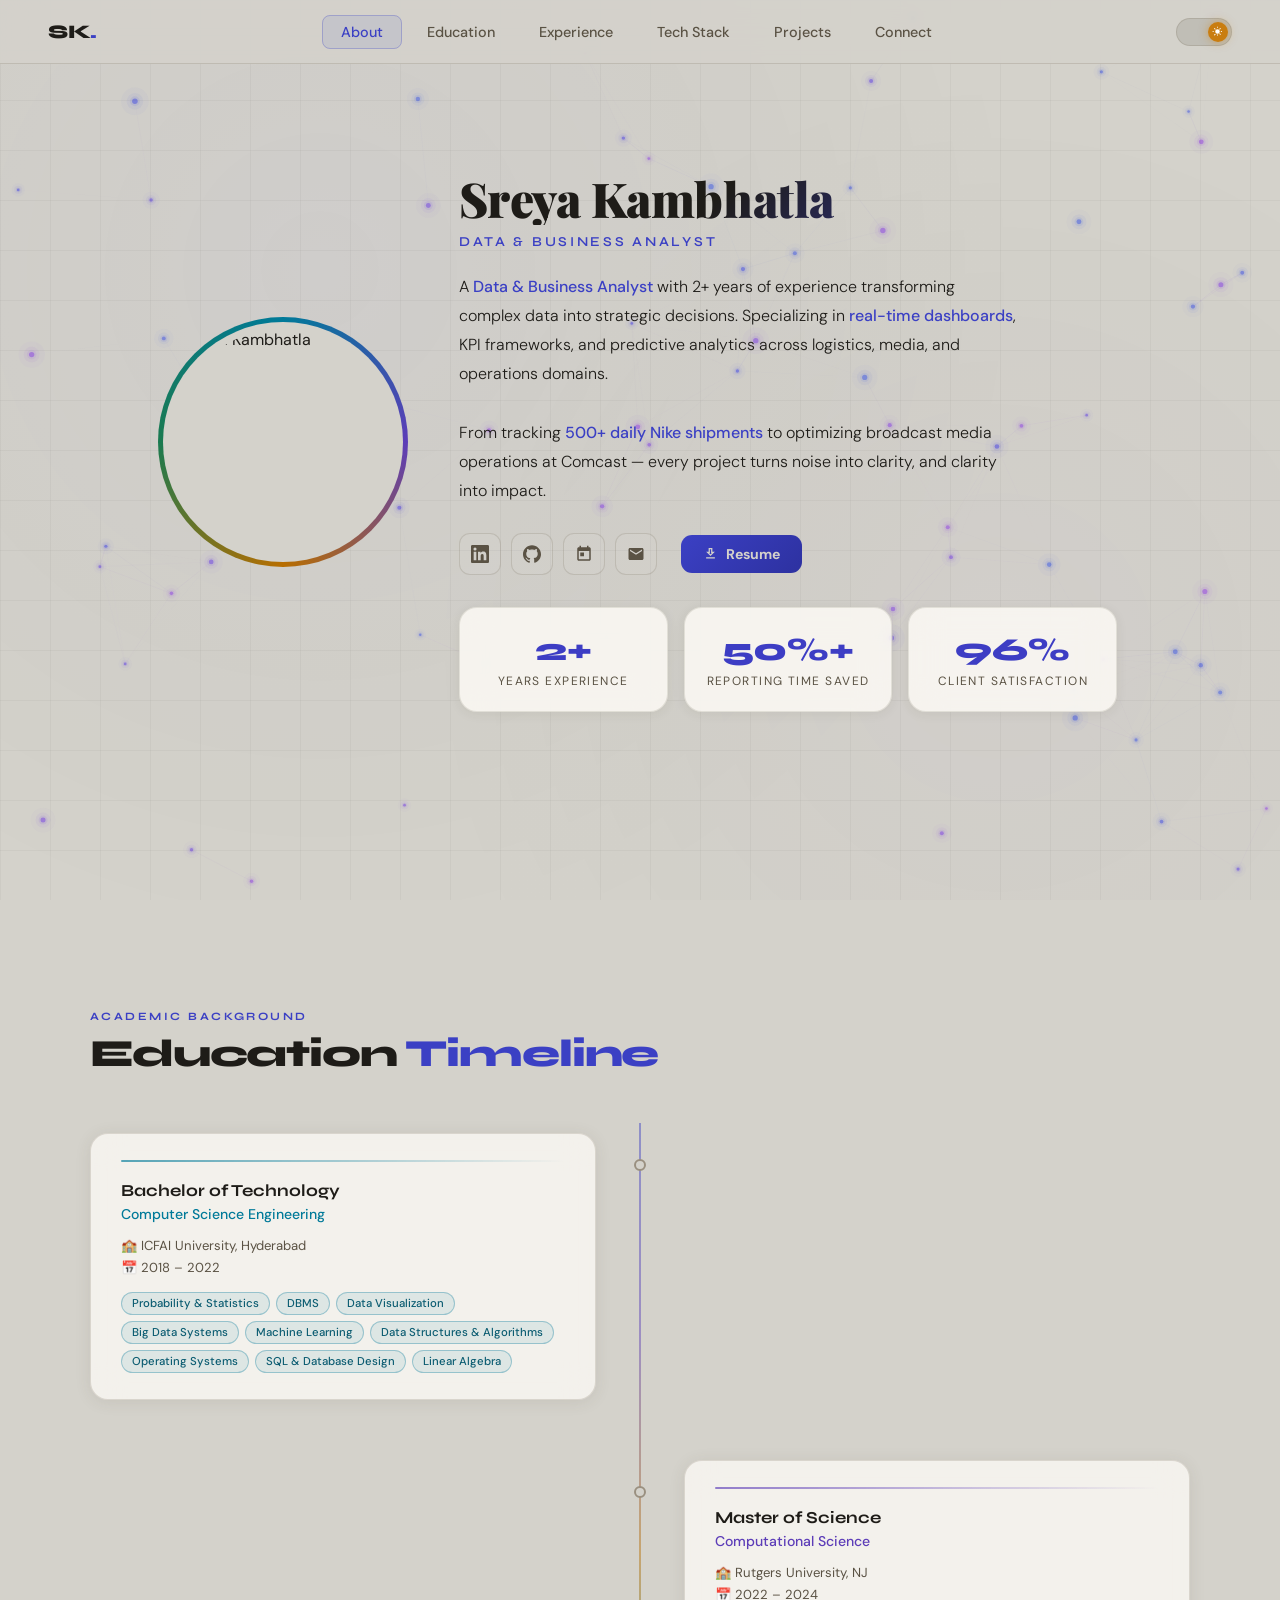
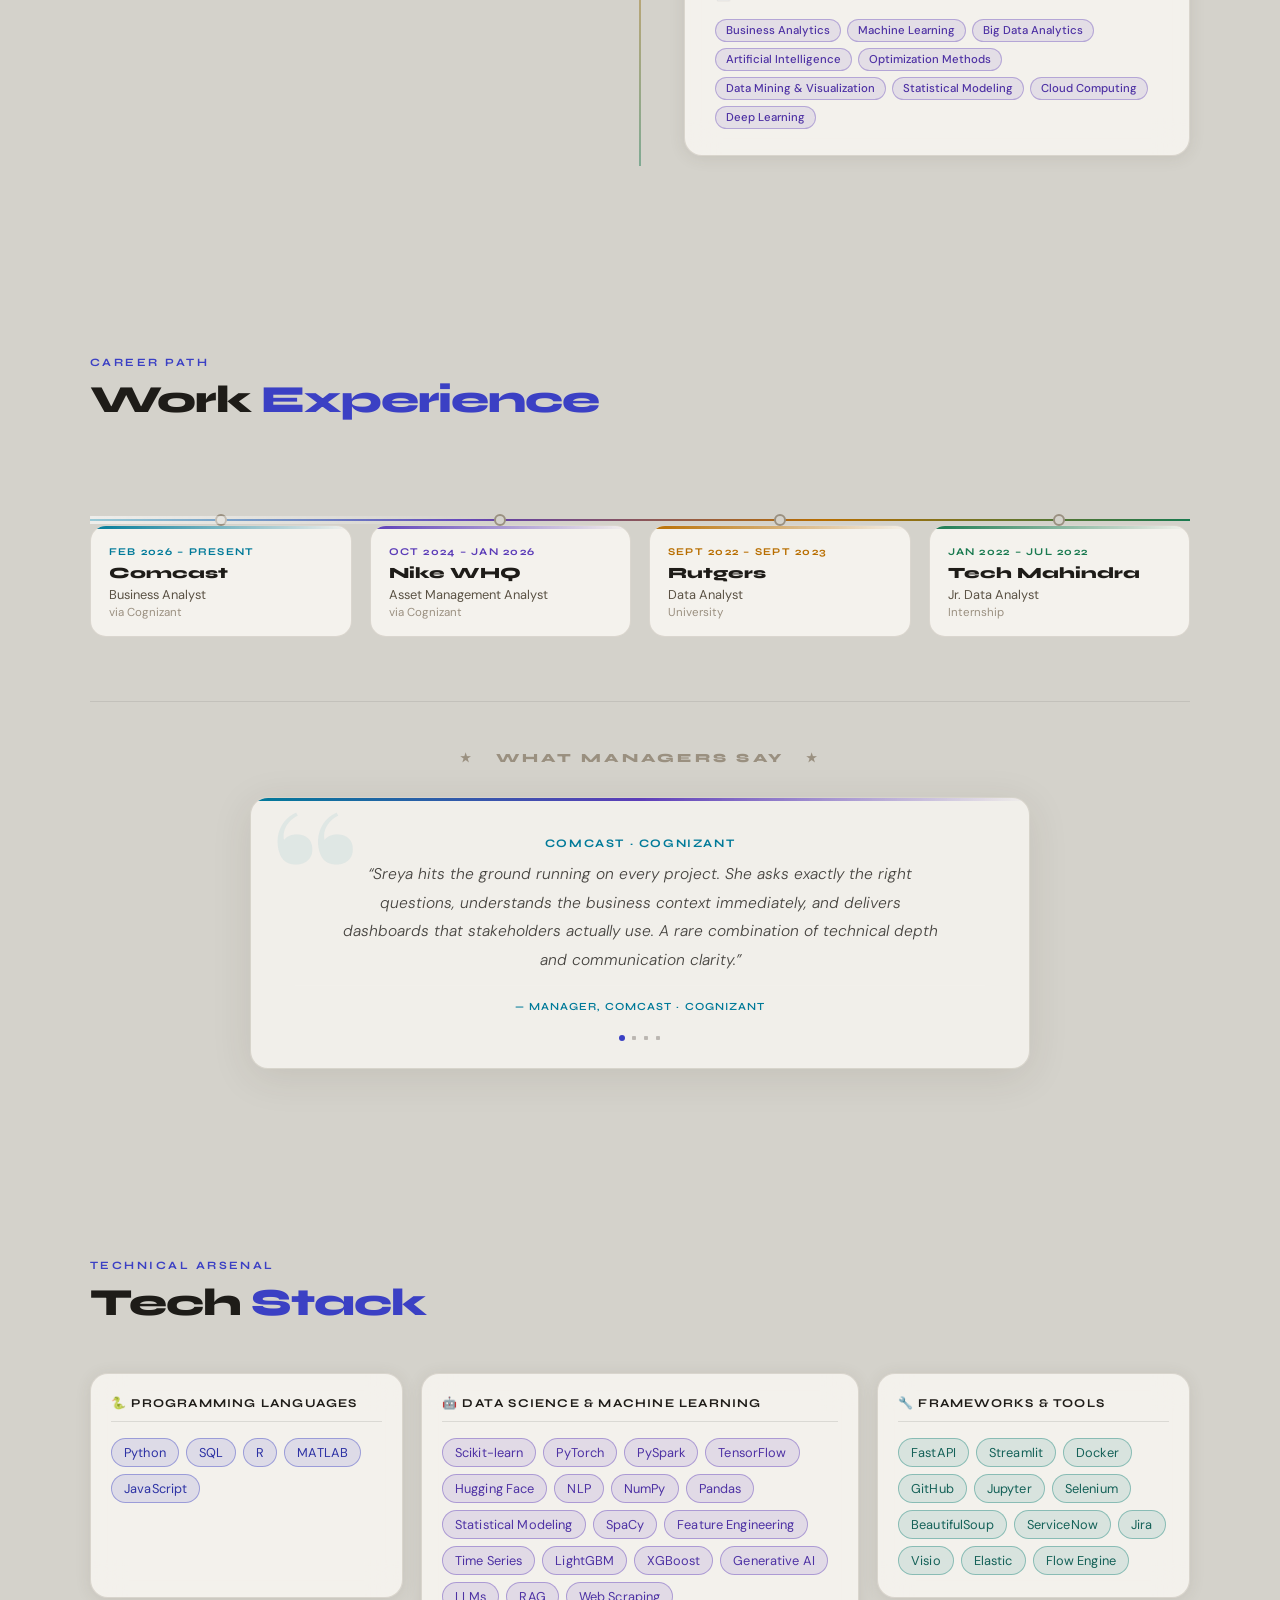
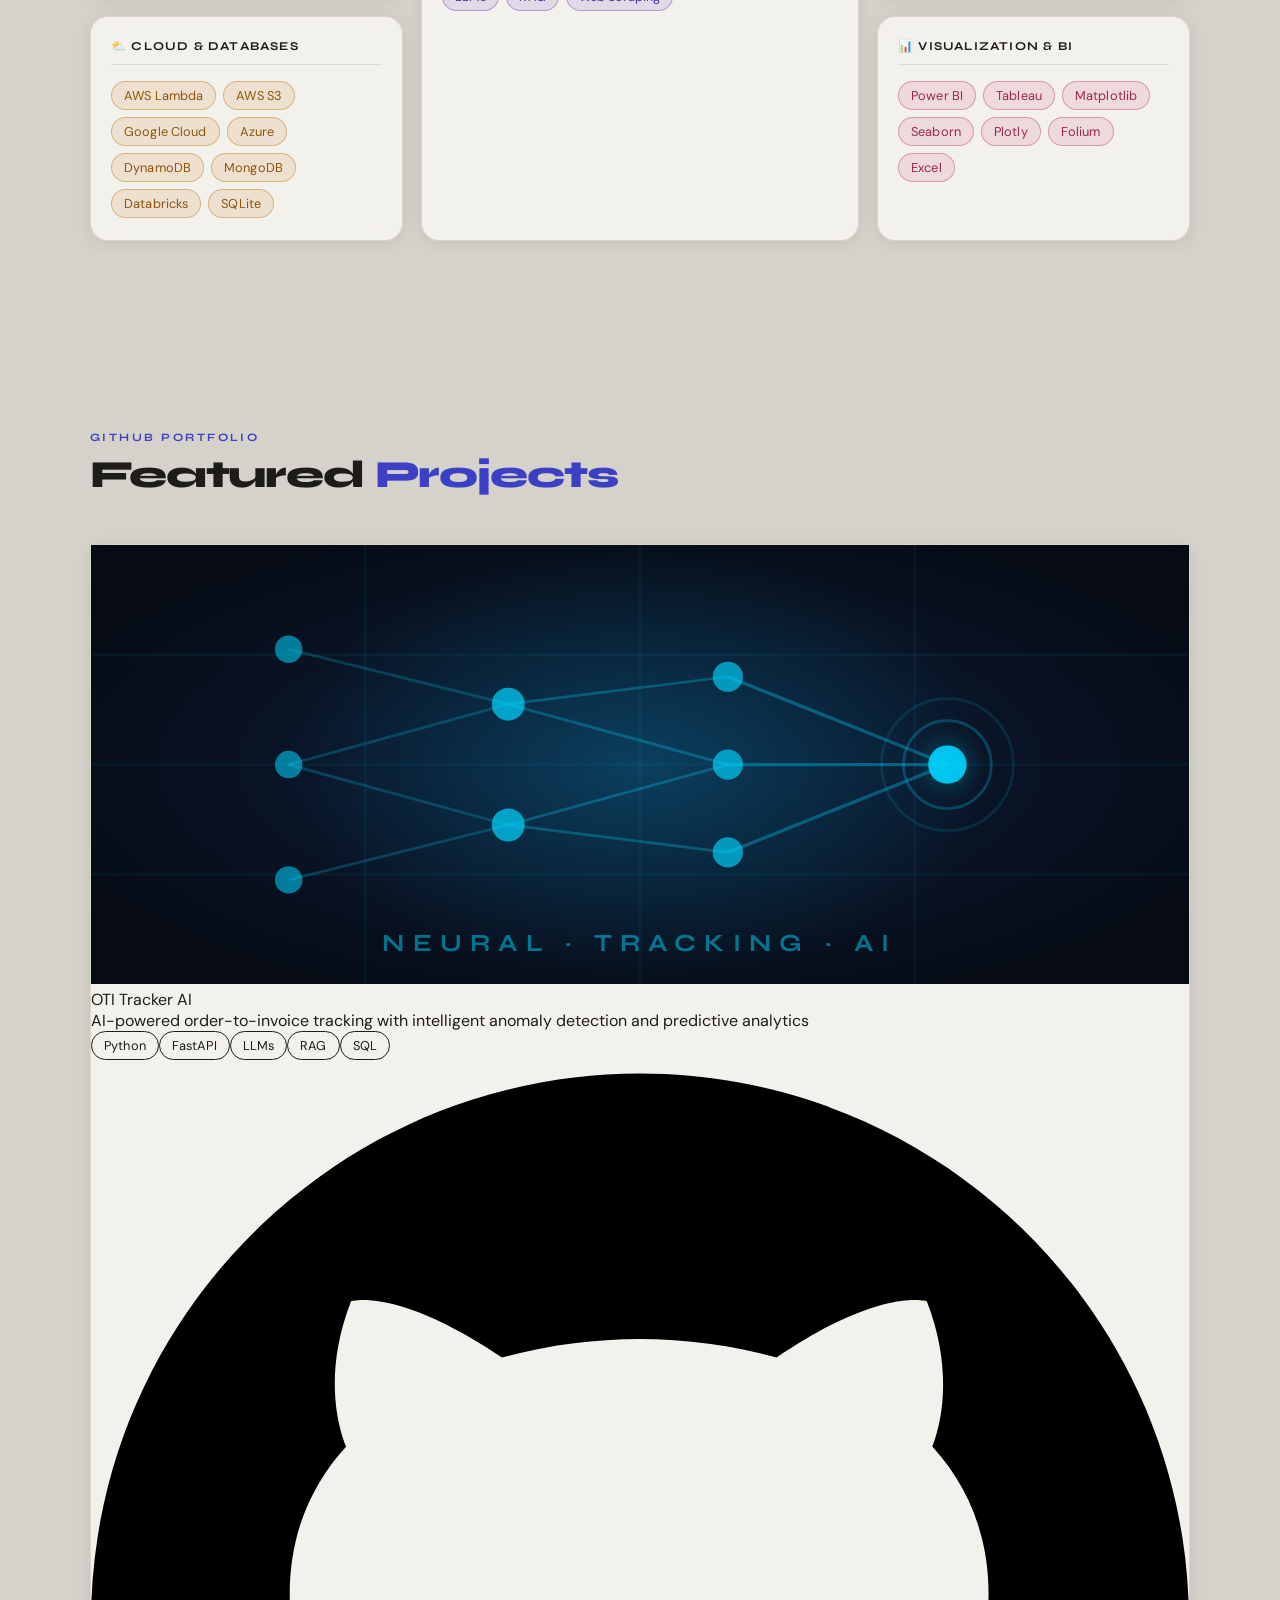
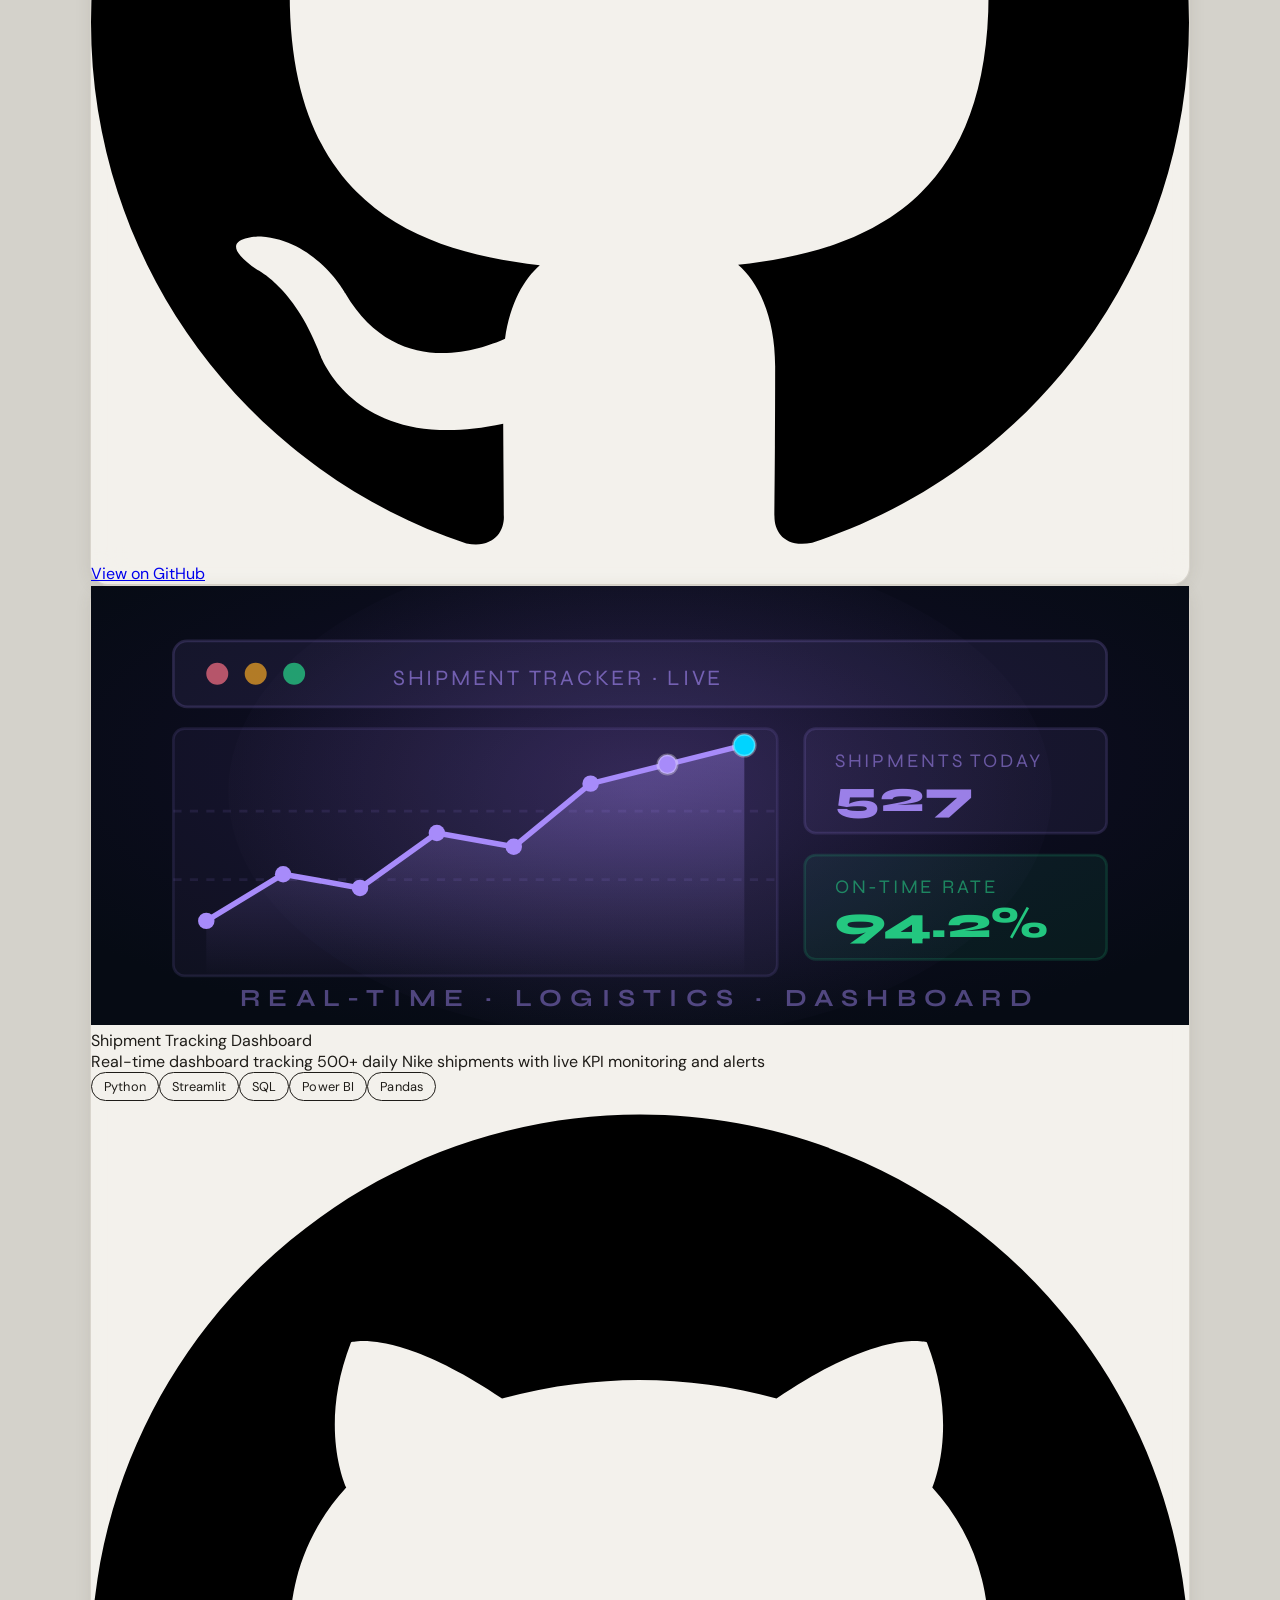
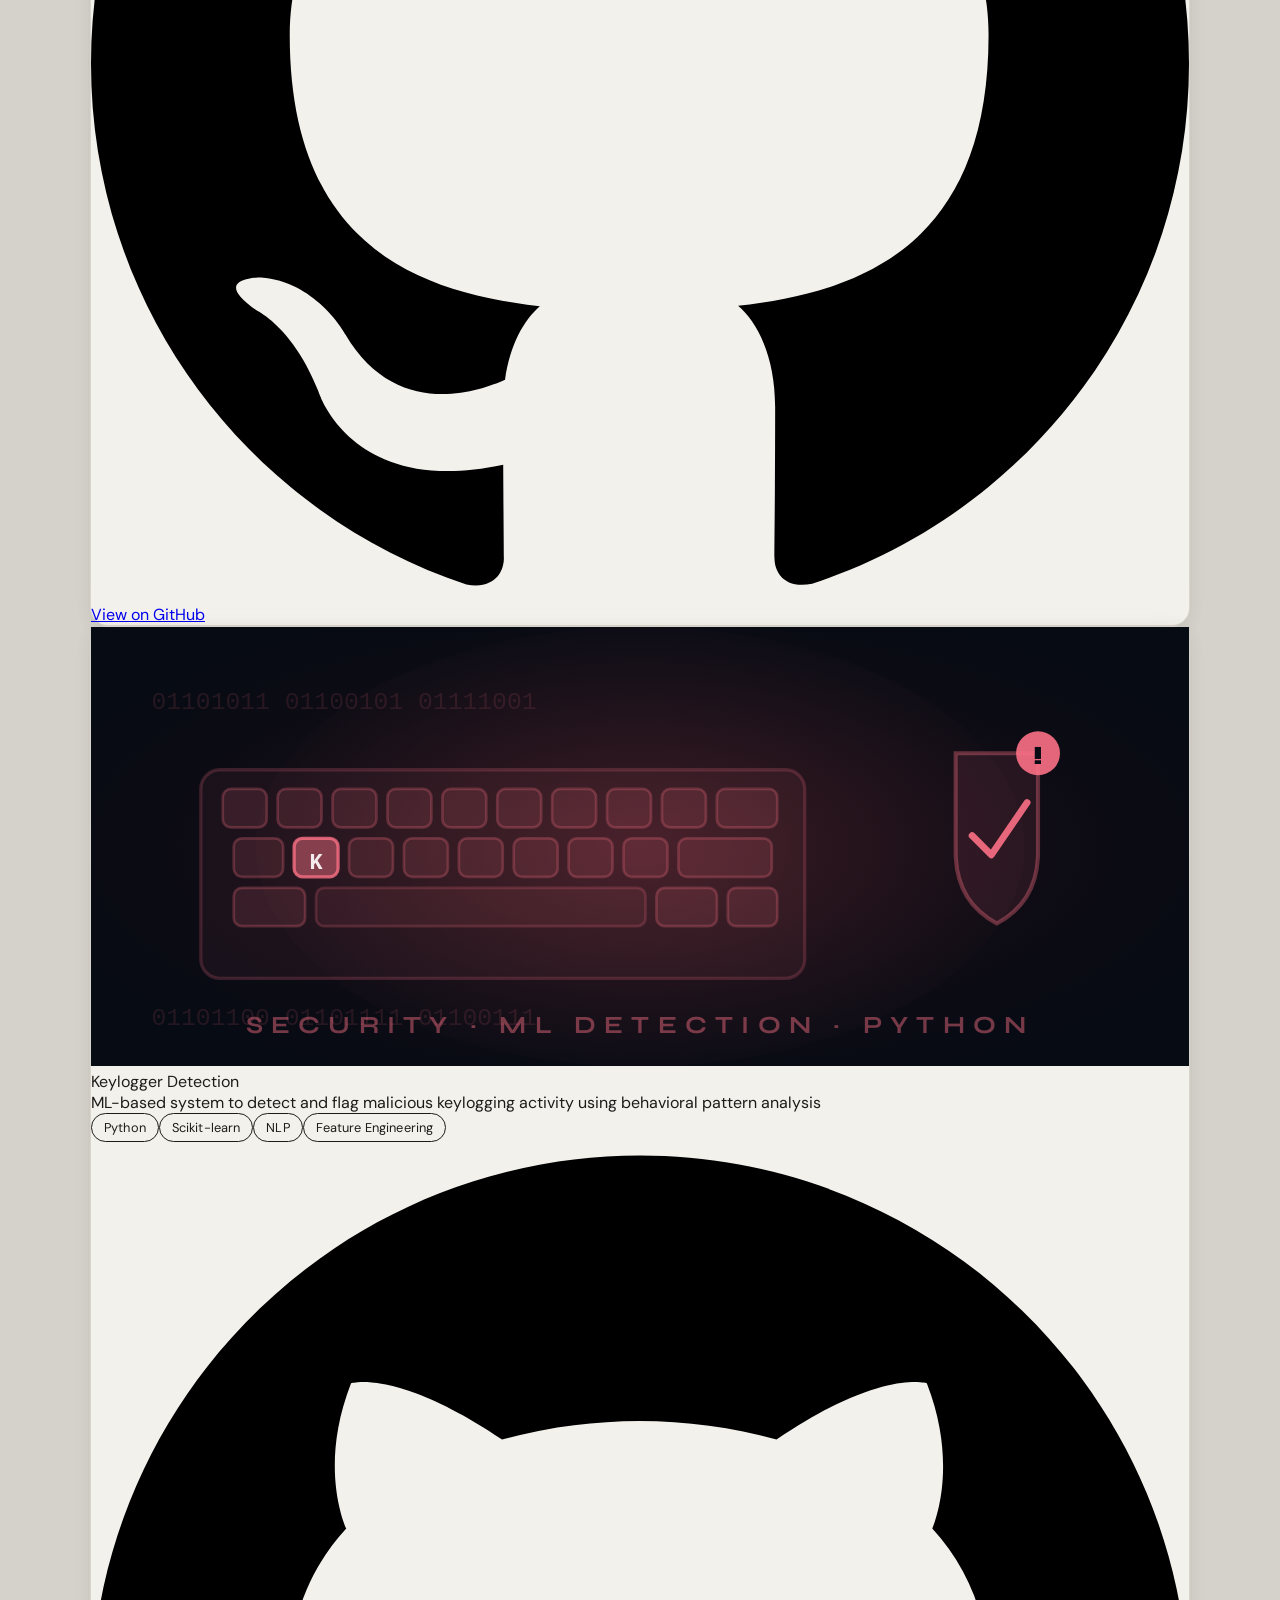
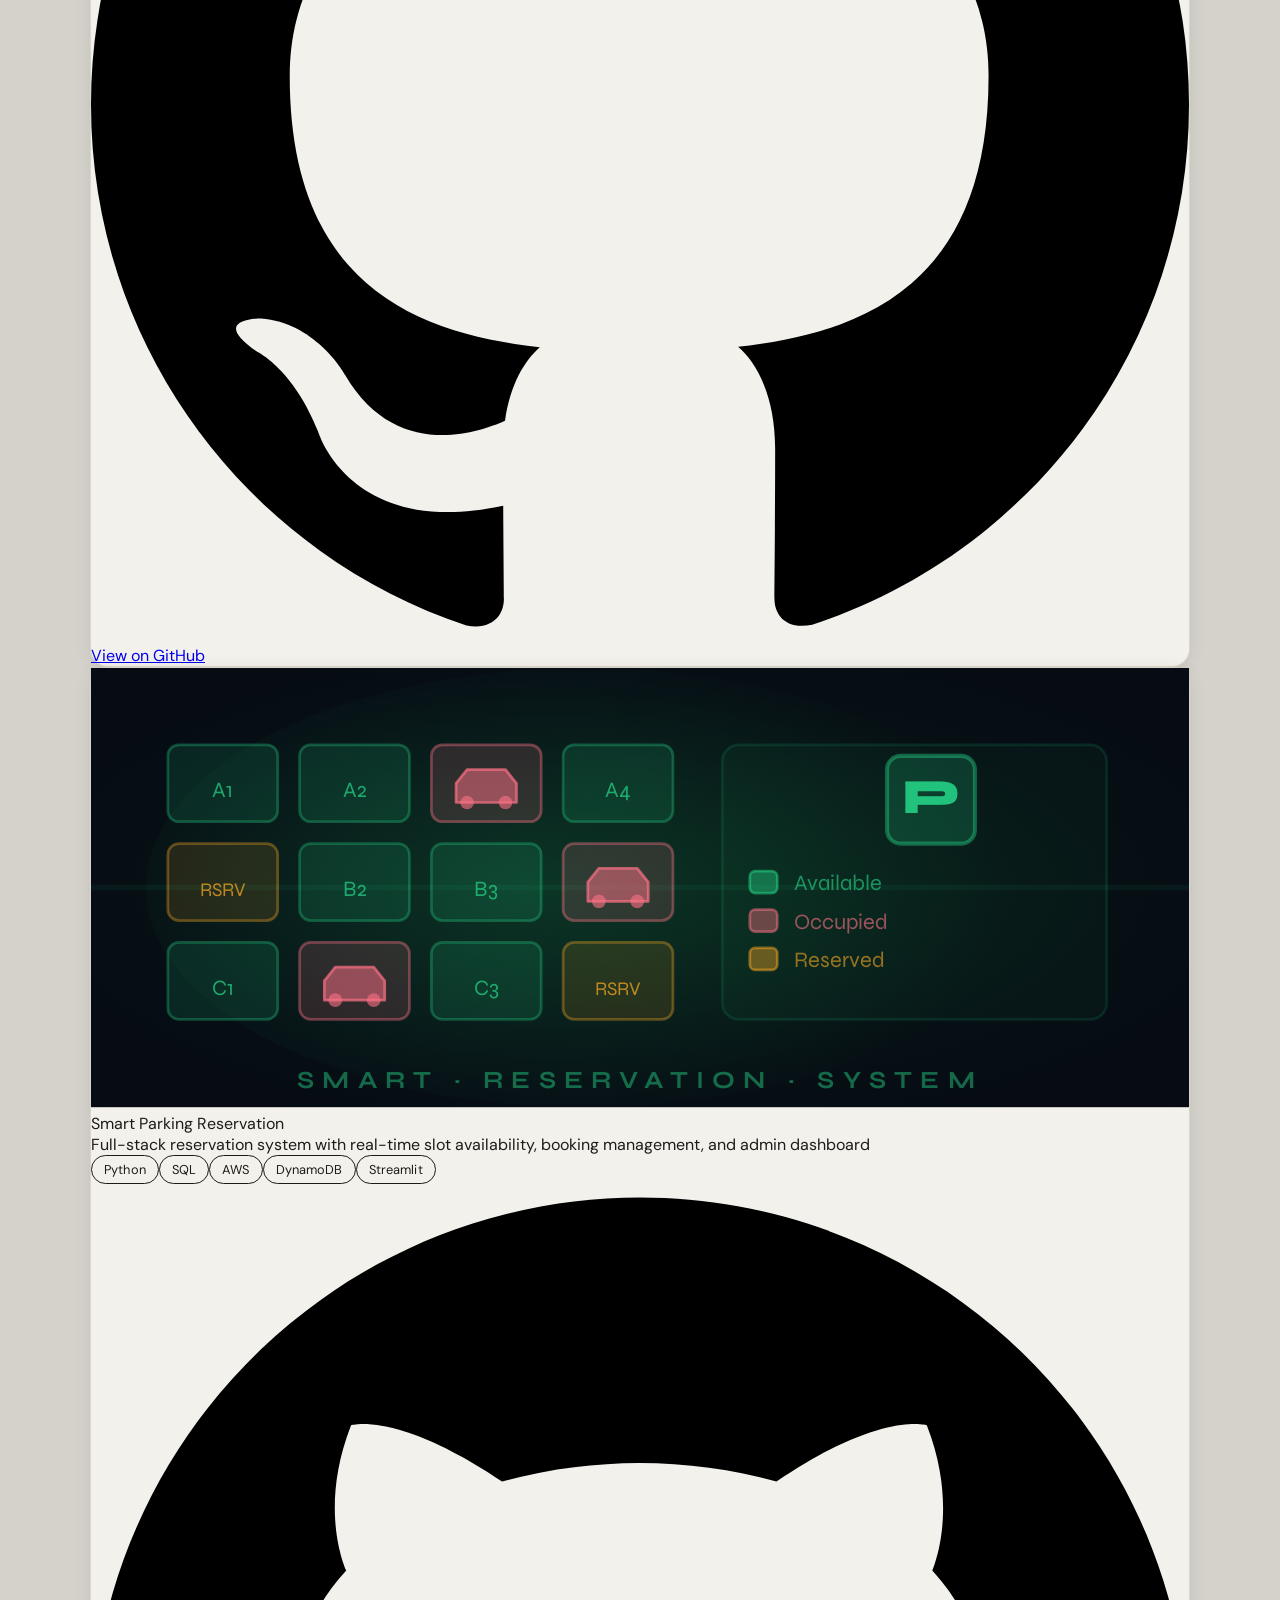
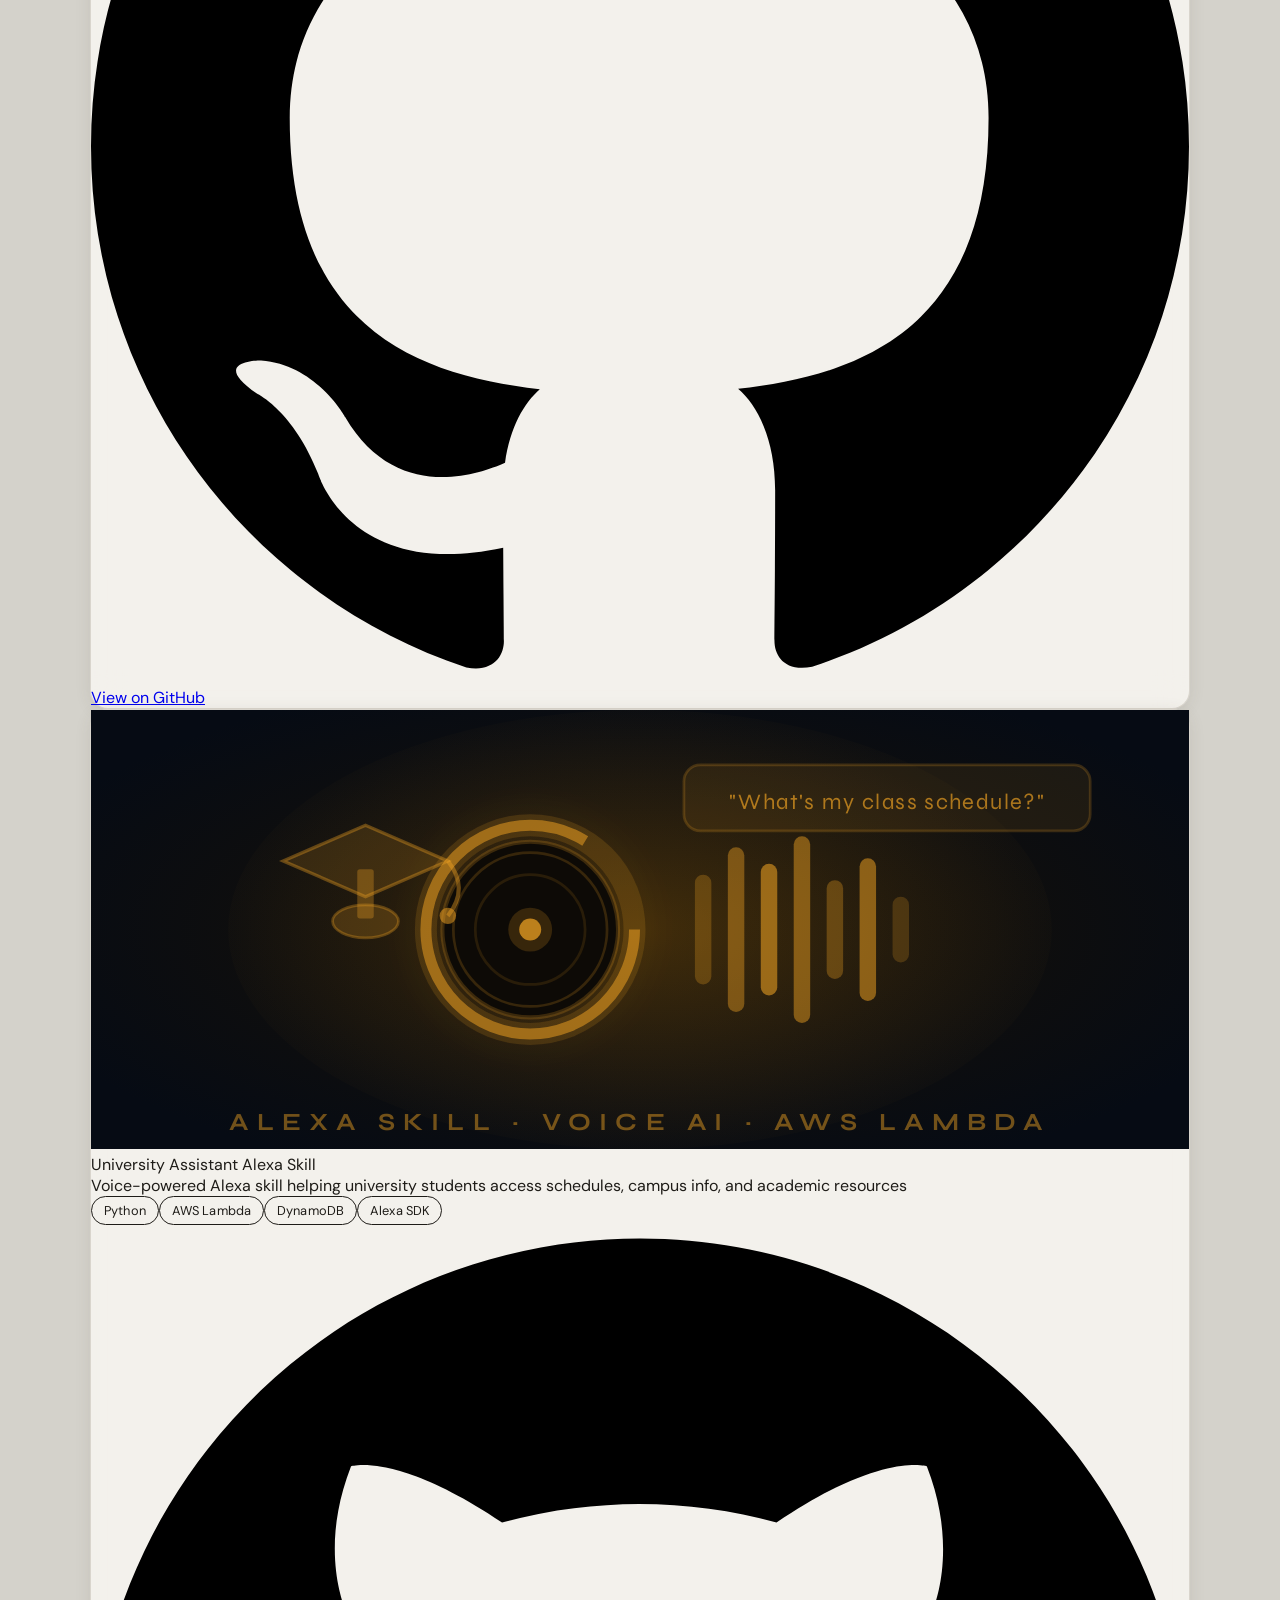
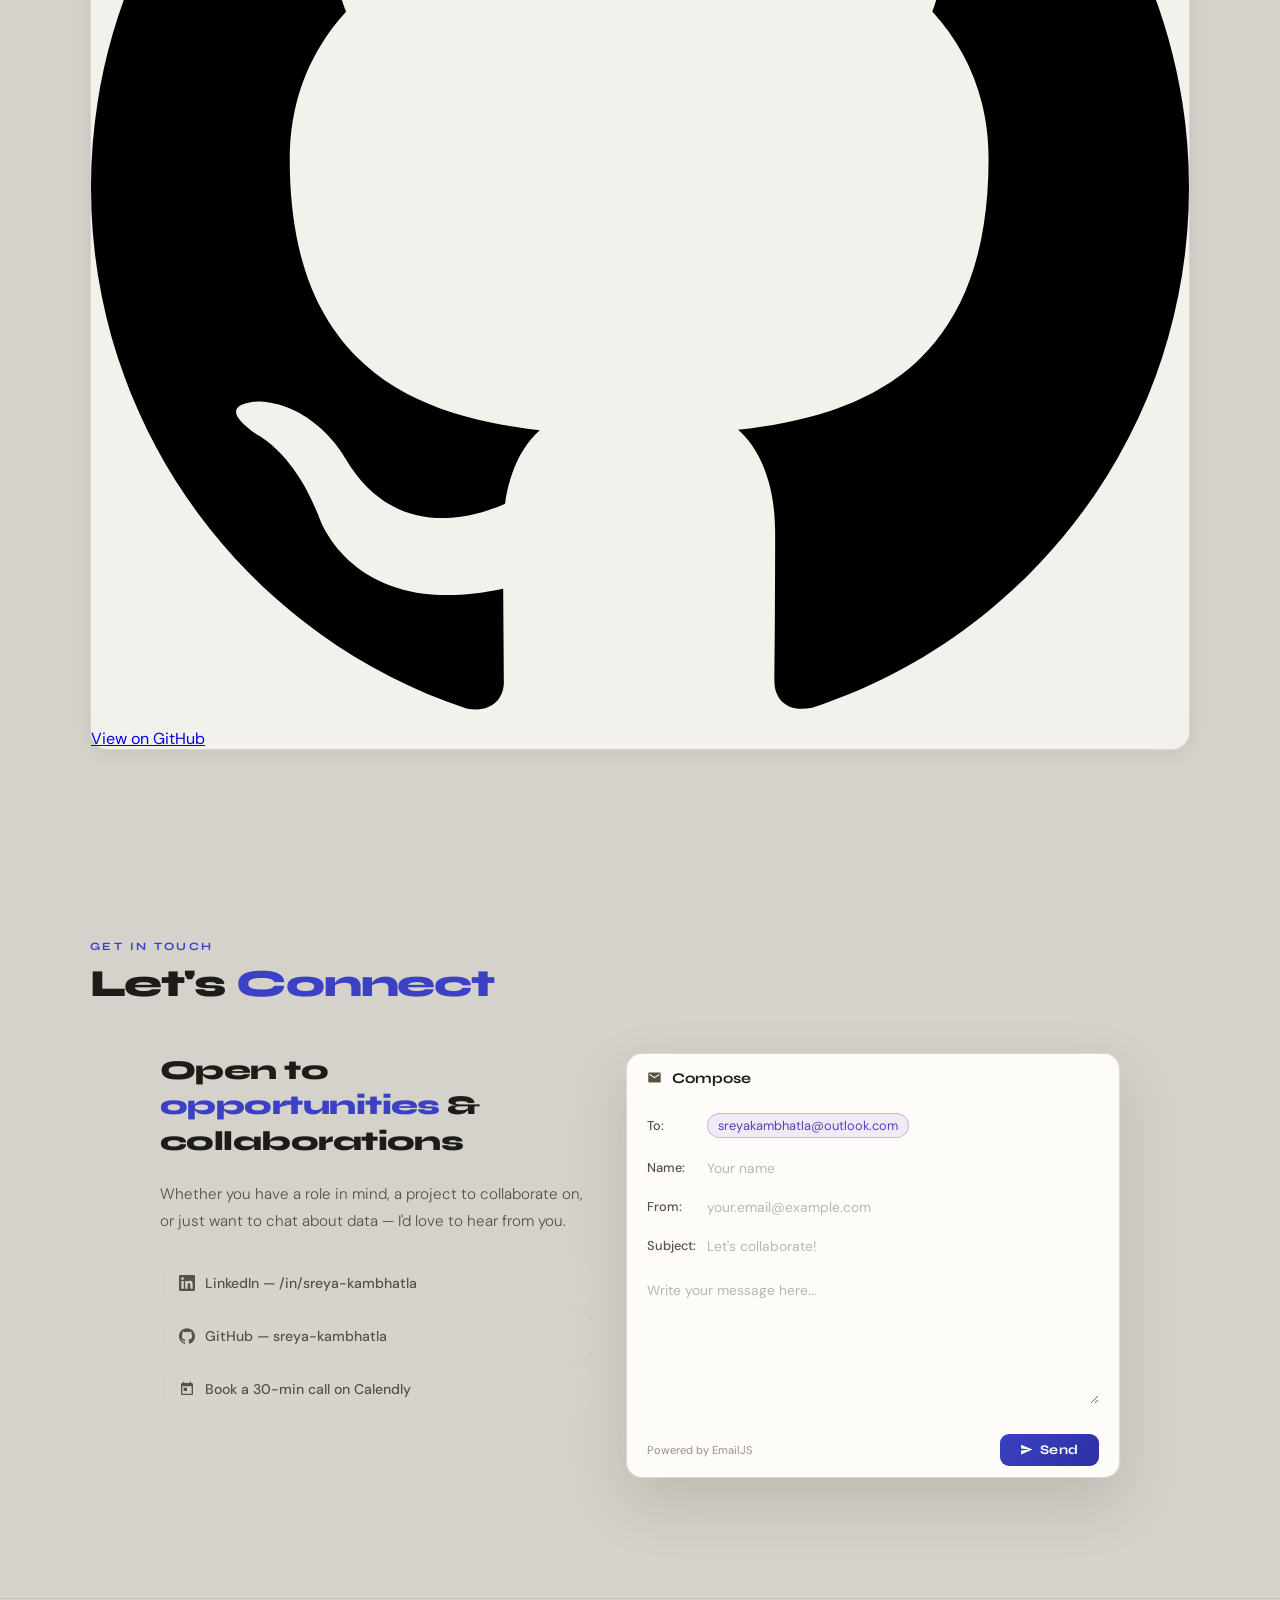
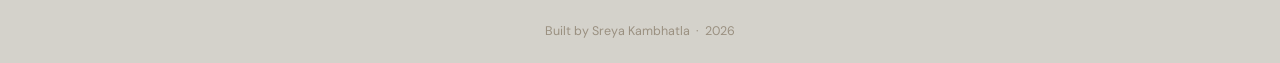
==== index.html @ c32cc5dd "Projects Section" ====
<!DOCTYPE html>
<html lang="en">
<head>
<meta charset="UTF-8"/>
<meta name="viewport" content="width=device-width,initial-scale=1.0,maximum-scale=1.0,user-scalable=no"/>
<title>Sreya Kambhatla | Data &amp; Business Analyst</title>
<link rel="icon" href="data:image/svg+xml,<svg xmlns='http://www.w3.org/2000/svg' viewBox='0 0 32 32'><rect width='32' height='32' rx='8' fill='%23060b14'/><text x='50%25' y='50%25' dominant-baseline='central' text-anchor='middle' font-family='system-ui,sans-serif' font-weight='800' font-size='13' fill='%2300d4ff'>SK</text></svg>"/>
<link rel="preconnect" href="https://fonts.googleapis.com"/>
<link href="https://fonts.googleapis.com/css2?family=Playfair+Display:wght@700;800;900&family=Syne:wght@400;600;700;800&family=DM+Sans:ital,opsz,wght@0,9..40,300;0,9..40,400;0,9..40,500&display=swap" rel="stylesheet"/>
<script src="https://cdn.jsdelivr.net/npm/@emailjs/browser@3/dist/email.min.js"></script>
<link rel="stylesheet" href="styles.css"/>
</head>
<body>
<canvas id="bgCanvas"></canvas>

<svg xmlns="http://www.w3.org/2000/svg" style="display:none">
  <symbol id="i-linkedin" viewBox="0 0 24 24"><path d="M20.447 20.452h-3.554v-5.569c0-1.328-.027-3.037-1.852-3.037-1.853 0-2.136 1.445-2.136 2.939v5.667H9.351V9h3.414v1.561h.046c.477-.9 1.637-1.85 3.37-1.85 3.601 0 4.267 2.37 4.267 5.455v6.286zM5.337 7.433a2.062 2.062 0 01-2.063-2.065 2.064 2.064 0 112.063 2.065zm1.782 13.019H3.555V9h3.564v11.452zM22.225 0H1.771C.792 0 0 .774 0 1.729v20.542C0 23.227.792 24 1.771 24h20.451C23.2 24 24 23.227 24 22.271V1.729C24 .774 23.2 0 22.222 0h.003z"/></symbol>
  <symbol id="i-github" viewBox="0 0 24 24"><path d="M12 .297c-6.63 0-12 5.373-12 12 0 5.303 3.438 9.8 8.205 11.385.6.113.82-.258.82-.577 0-.285-.01-1.04-.015-2.04-3.338.724-4.042-1.61-4.042-1.61C4.422 18.07 3.633 17.7 3.633 17.7c-1.087-.744.084-.729.084-.729 1.205.084 1.838 1.236 1.838 1.236 1.07 1.835 2.809 1.305 3.495.998.108-.776.417-1.305.76-1.605-2.665-.3-5.466-1.332-5.466-5.93 0-1.31.465-2.38 1.235-3.22-.135-.303-.54-1.523.105-3.176 0 0 1.005-.322 3.3 1.23.96-.267 1.98-.399 3-.405 1.02.006 2.04.138 3 .405 2.28-1.552 3.285-1.23 3.285-1.23.645 1.653.24 2.873.12 3.176.765.84 1.23 1.91 1.23 3.22 0 4.61-2.805 5.625-5.475 5.92.42.36.81 1.096.81 2.22 0 1.606-.015 2.896-.015 3.286 0 .315.21.69.825.57C20.565 22.092 24 17.592 24 12.297c0-6.627-5.373-12-12-12"/></symbol>
  <symbol id="i-calendar" viewBox="0 0 24 24"><path d="M19 3h-1V1h-2v2H8V1H6v2H5C3.9 3 3 3.9 3 5v14c0 1.1.9 2 2 2h14c1.1 0 2-.9 2-2V5c0-1.1-.9-2-2-2zm0 16H5V8h14v11zM7 10h5v5H7z"/></symbol>
  <symbol id="i-email" viewBox="0 0 24 24"><path d="M20 4H4c-1.1 0-2 .9-2 2v12c0 1.1.9 2 2 2h16c1.1 0 2-.9 2-2V6c0-1.1-.9-2-2-2zm0 4l-8 5-8-5V6l8 5 8-5v2z"/></symbol>
  <symbol id="i-download" viewBox="0 0 24 24"><path d="M19 9h-4V3H9v6H5l7 7 7-7zm-8 2V5h2v6h1.17L12 13.17 9.83 11H11zm-6 7h14v2H5z"/></symbol>
  <symbol id="i-send" viewBox="0 0 24 24"><path d="M2.01 21L23 12 2.01 3 2 10l15 2-15 2z"/></symbol>
  <symbol id="i-compose" viewBox="0 0 24 24"><path d="M20 4H4c-1.1 0-2 .9-2 2v12c0 1.1.9 2 2 2h16c1.1 0 2-.9 2-2V6c0-1.1-.9-2-2-2zm0 4l-8 5-8-5V6l8 5 8-5v2z"/></symbol>
</svg>

<nav id="mainNav">
  <div class="nav-logo">SK<span>.</span></div>

  <!-- Hamburger button: only visible on mobile via CSS.
       aria-expanded tells screen readers whether the menu is open. -->
  <button class="nav-hamburger" id="navHamburger" aria-label="Open navigation menu" aria-expanded="false">
    <!-- Three spans = three lines of the hamburger icon.
         CSS animates them into an X when the menu is open. -->
    <span></span><span></span><span></span>
  </button>

  <!-- nav-links gets class "open" toggled by JS on mobile -->
  <ul class="nav-links" id="navLinks">
    <li><a href="#hero"       data-section="hero">About</a></li>
    <li><a href="#education"  data-section="education">Education</a></li>
    <li><a href="#experience" data-section="experience">Experience</a></li>
    <li><a href="#techstack"  data-section="techstack">Tech Stack</a></li>
    <li><a href="#projects"   data-section="projects">Projects</a></li>
    <li><a href="#connect"    data-section="connect">Connect</a></li>
  </ul>
  <button class="theme-toggle" id="themeToggle" aria-label="Toggle light/dark mode">
    <span class="theme-toggle-orb">
      <!-- Moon icon (dark mode) -->
      <svg class="icon-moon" viewBox="0 0 24 24"><path d="M21 12.79A9 9 0 1 1 11.21 3 7 7 0 0 0 21 12.79z"/></svg>
      <!-- Sun icon (light mode) -->
      <svg class="icon-sun" viewBox="0 0 24 24"><path d="M12 17a5 5 0 1 0 0-10 5 5 0 0 0 0 10zm0-13a1 1 0 0 0 1-1V2a1 1 0 0 0-2 0v1a1 1 0 0 0 1 1zm0 14a1 1 0 0 0-1 1v1a1 1 0 0 0 2 0v-1a1 1 0 0 0-1-1zm9-7h-1a1 1 0 0 0 0 2h1a1 1 0 0 0 0-2zM4 12a1 1 0 0 0-1-1H2a1 1 0 0 0 0 2h1a1 1 0 0 0 1-1zm14.95 5.54-1.41-1.41a1 1 0 0 0-1.42 1.42l1.41 1.41a1 1 0 0 0 1.42-1.42zm-12.9-12.9a1 1 0 0 0-1.41 0 1 1 0 0 0 0 1.42l1.41 1.41a1 1 0 0 0 1.42-1.42zm12.9.01a1 1 0 0 0-1.42 0l-1.41 1.41a1 1 0 0 0 1.42 1.42l1.41-1.41a1 1 0 0 0 0-1.42zm-12.9 12.89-1.41 1.41a1 1 0 0 0 1.42 1.42l1.41-1.41a1 1 0 0 0-1.42-1.42z"/></svg>
    </span>
  </button>
</nav>

<!-- HERO -->
<section id="hero">
  <div class="container">
    <div class="hero-inner">
      <div class="profile-ring reveal">
        <img class="profile-img" src="Portfolio Picture.png" alt="Sreya Kambhatla"/>
      </div>
      <div class="hero-text">
        <div class="hero-name reveal">Sreya Kambhatla</div>
        <div class="hero-role reveal">Data &amp; Business Analyst</div>
        <p class="hero-bio reveal">A <strong>Data &amp; Business Analyst</strong> with 2+ years of experience transforming complex data into strategic decisions. Specializing in <strong>real-time dashboards</strong>, KPI frameworks, and predictive analytics across logistics, media, and operations domains.<br><br>From tracking <strong>500+ daily Nike shipments</strong> to optimizing broadcast media operations at Comcast &mdash; every project turns noise into clarity, and clarity into impact.</p>
        <div class="social-row reveal">
          <a href="https://www.linkedin.com/in/sreya-kambhatla/" target="_blank" class="social-btn" data-tip="LinkedIn"><svg><use href="#i-linkedin"/></svg></a>
          <a href="https://github.com/sreya-kambhatla" target="_blank" class="social-btn" data-tip="GitHub"><svg><use href="#i-github"/></svg></a>
          <a href="https://calendly.com/sreyakambhatla/30min" target="_blank" class="social-btn" data-tip="Book a Call"><svg><use href="#i-calendar"/></svg></a>
          <a href="#" id="emailSocialBtn" class="social-btn" data-tip="Email"><svg><use href="#i-email"/></svg></a>
          &nbsp;
          <a href="Sreya_Kambhatla_Resume.pdf" download class="dl-btn"><svg><use href="#i-download"/></svg>Resume</a>
        </div>
        <div class="stats-row">
          <div class="glass-tile stat-tile reveal"><span class="stat-num">2+</span><div class="stat-label">Years Experience</div></div>
          <div class="glass-tile stat-tile reveal" style="transition-delay:.12s"><span class="stat-num">50%+</span><div class="stat-label">Reporting Time Saved</div></div>
          <div class="glass-tile stat-tile reveal" style="transition-delay:.24s"><span class="stat-num">96%</span><div class="stat-label">Client Satisfaction</div></div>
        </div>
      </div>
    </div>
  </div>
</section>

<!-- EDUCATION -->
<section id="education">
  <div class="container">
    <div class="sec-label reveal">Academic Background</div>
    <h2 class="sec-title reveal" style="transition-delay:.08s">Education <span>Timeline</span></h2>
    <div class="edu-timeline">
      <div class="edu-item left">
        <div class="edu-dot"></div>
        <div class="glass-tile edu-tile reveal-left">
          <div class="edu-accent"></div>
          <div class="edu-degree">Bachelor of Technology</div>
          <div class="edu-field">Computer Science Engineering</div>
          <div class="edu-meta">
            <span>&#127979; ICFAI University, Hyderabad</span>
            <span>&#128197; 2018 &ndash; 2022</span>
          </div>
          <div class="edu-tags">
            <span class="edu-tag">Probability &amp; Statistics</span>
            <span class="edu-tag">DBMS</span>
            <span class="edu-tag">Data Visualization</span>
            <span class="edu-tag">Big Data Systems</span>
            <span class="edu-tag">Machine Learning</span>
            <span class="edu-tag">Data Structures &amp; Algorithms</span>
            <span class="edu-tag">Operating Systems</span>
            <span class="edu-tag">SQL &amp; Database Design</span>
            <span class="edu-tag">Linear Algebra</span>
          </div>
        </div>
      </div>
      <div class="edu-item right">
        <div class="edu-dot"></div>
        <div class="glass-tile edu-tile reveal-right">
          <div class="edu-accent"></div>
          <div class="edu-degree">Master of Science</div>
          <div class="edu-field">Computational Science</div>
          <div class="edu-meta">
            <span>&#127979; Rutgers University, NJ</span>
            <span>&#128197; 2022 &ndash; 2024</span>
          </div>
          <div class="edu-tags">
            <span class="edu-tag">Business Analytics</span>
            <span class="edu-tag">Machine Learning</span>
            <span class="edu-tag">Big Data Analytics</span>
            <span class="edu-tag">Artificial Intelligence</span>
            <span class="edu-tag">Optimization Methods</span>
            <span class="edu-tag">Data Mining &amp; Visualization</span>
            <span class="edu-tag">Statistical Modeling</span>
            <span class="edu-tag">Cloud Computing</span>
            <span class="edu-tag">Deep Learning</span>
          </div>
        </div>
      </div>
    </div>
  </div>
</section>

<!-- EXPERIENCE -->
<section id="experience">
  <div class="container">
    <div class="sec-label reveal">Career Path</div>
    <h2 class="sec-title reveal" style="transition-delay:.08s">Work <span>Experience</span></h2>
    <div class="timeline-track">
      <div class="jobs-row">

        <!-- Comcast — cyan -->
        <!-- data-index lets JS identify which card to toggle open on tap -->
        <div class="job-wrap reveal" data-index="0">
          <div class="job-dot"></div>
          <div class="job-card">
            <div class="job-accent-bar"></div>
            <div class="job-summary-body">
              <div class="job-year">Feb 2026 &ndash; Present</div>
              <div class="job-co">Comcast</div>
              <div class="job-title">Business Analyst</div>
              <div class="job-via">via Cognizant</div>
            </div>
            <div class="job-detail">
              <div class="job-detail-inner">
                <ul class="detail-list">
                  <li>Translated stakeholder needs into <strong>data-driven solutions</strong> for media operations</li>
                  <li>Built <strong>Excel reports</strong> &amp; analyses to support strategic planning</li>
                  <li>Drove <strong>process improvements</strong> via root cause analysis &amp; cross-team work</li>
                  <li>Monitored <strong>compliance</strong> standards to align ops with business goals</li>
                </ul>
                <div class="detail-tags">
                  <span class="dtag">Business Analysis</span>
                  <span class="dtag">Excel</span>
                  <span class="dtag">Process Optimization</span>
                  <span class="dtag">Jira</span>
                  <span class="dtag">Elastic</span>
                </div>
              </div>
            </div>
          </div>
        </div>

        <!-- Nike — purple -->
        <div class="job-wrap reveal" style="transition-delay:.1s" data-index="1">
          <div class="job-dot"></div>
          <div class="job-card">
            <div class="job-accent-bar"></div>
            <div class="job-summary-body">
              <div class="job-year">Oct 2024 &ndash; Jan 2026</div>
              <div class="job-co">Nike WHQ</div>
              <div class="job-title">Asset Management Analyst</div>
              <div class="job-via">via Cognizant</div>
            </div>
            <div class="job-detail">
              <div class="job-detail-inner">
                <ul class="detail-list">
                  <li>Built real-time dashboard tracking <strong>500+</strong> daily shipments via Python, SQL &amp; Streamlit</li>
                  <li>Led inventory audits across <strong>2,000+</strong> assets with <strong>95%</strong> reconciliation accuracy</li>
                  <li>Validated <strong>10,000+</strong> records ensuring perpetual inventory accuracy</li>
                  <li>Defined &amp; monitored inventory KPIs in Power BI for stakeholders</li>
                </ul>
                <div class="detail-tags">
                  <span class="dtag">Python</span>
                  <span class="dtag">SQL</span>
                  <span class="dtag">Power BI</span>
                  <span class="dtag">Streamlit</span>
                  <span class="dtag">Excel</span>
                </div>
              </div>
            </div>
          </div>
        </div>

        <!-- Rutgers — amber -->
        <div class="job-wrap reveal" style="transition-delay:.2s" data-index="2">
          <div class="job-dot"></div>
          <div class="job-card">
            <div class="job-accent-bar"></div>
            <div class="job-summary-body">
              <div class="job-year">Sept 2022 &ndash; Sept 2023</div>
              <div class="job-co">Rutgers</div>
              <div class="job-title">Data Analyst</div>
              <div class="job-via">University</div>
            </div>
            <div class="job-detail">
              <div class="job-detail-inner">
                <ul class="detail-list">
                  <li>Built Power BI dashboards for real-time performance &amp; user behavior</li>
                  <li>Churn prediction models improved retention targeting by <strong>15%</strong></li>
                  <li>A/B test analysis drove <strong>96%</strong> client satisfaction rating</li>
                  <li>Integrated Power BI with relational DBs for self-service analytics</li>
                </ul>
                <div class="detail-tags">
                  <span class="dtag">Power BI</span>
                  <span class="dtag">Python</span>
                  <span class="dtag">A/B Testing</span>
                  <span class="dtag">ML</span>
                </div>
              </div>
            </div>
          </div>
        </div>

        <!-- Tech Mahindra — green -->
        <div class="job-wrap reveal" style="transition-delay:.3s" data-index="3">
          <div class="job-dot"></div>
          <div class="job-card">
            <div class="job-accent-bar"></div>
            <div class="job-summary-body">
              <div class="job-year">Jan 2022 &ndash; Jul 2022</div>
              <div class="job-co">Tech Mahindra</div>
              <div class="job-title">Jr. Data Analyst</div>
              <div class="job-via">Internship</div>
            </div>
            <div class="job-detail">
              <div class="job-detail-inner">
                <ul class="detail-list">
                  <li>Developed Tableau dashboards &amp; SQL reports for operational analytics</li>
                  <li>Built ETL pipelines integrating multi-source enterprise data</li>
                  <li>Reduced data quality issues by <strong>30%</strong> through validation frameworks</li>
                  <li>Delivered <strong>3</strong> concurrent BI projects on time in Agile sprints</li>
                </ul>
                <div class="detail-tags">
                  <span class="dtag">Tableau</span>
                  <span class="dtag">SQL</span>
                  <span class="dtag">ETL</span>
                  <span class="dtag">Agile</span>
                </div>
              </div>
            </div>
          </div>
        </div>

      </div>
    </div>

    <!-- Manager Quotes -->
    <div class="quotes-section">
      <div class="quotes-label reveal">&#9733; &nbsp; What managers say &nbsp; &#9733;</div>
      <div class="quotes-card reveal" style="transition-delay:.1s">
        <div class="quotes-card-bar"></div>
        <div class="quotes-stage">
          <div class="q-slide active">
            <div class="q-co">Comcast &middot; Cognizant</div>
            <p class="q-text">&#8220;Sreya hits the ground running on every project. She asks exactly the right questions, understands the business context immediately, and delivers dashboards that stakeholders actually use. A rare combination of technical depth and communication clarity.&#8221;</p>
            <div class="q-attr">&#8212; Manager, Comcast &middot; Cognizant</div>
          </div>
          <div class="q-slide">
            <div class="q-co">Nike WHQ &middot; Cognizant</div>
            <p class="q-text">&#8220;Sreya&#8217;s work ethic is truly exceptional. She picked up our entire asset tracking toolset in under a week and immediately started improving it. Her skills and ability to learn new tools on the fly make her a standout on the team.&#8221;</p>
            <div class="q-attr">&#8212; Manager, Nike WHQ &middot; Cognizant</div>
          </div>
          <div class="q-slide">
            <div class="q-co">Rutgers University</div>
            <p class="q-text">&#8220;Sreya demonstrated a rare combination of analytical rigor and business intuition. She consistently delivered insights that translated directly into product decisions &mdash; her dashboards became essential tools for our entire team.&#8221;</p>
            <div class="q-attr">&#8212; Supervisor, Rutgers University</div>
          </div>
          <div class="q-slide">
            <div class="q-co">Tech Mahindra</div>
            <p class="q-text">&#8220;An incredibly fast learner who needed minimal supervision. Sreya took ownership of complex ETL tasks independently and always delivered clean, well-documented work. A genuine pleasure to have on the team.&#8221;</p>
            <div class="q-attr">&#8212; Team Lead, Tech Mahindra</div>
          </div>
        </div>
        <div class="q-dots">
          <button class="q-dot on" onclick="goQ(0)"></button>
          <button class="q-dot"    onclick="goQ(1)"></button>
          <button class="q-dot"    onclick="goQ(2)"></button>
          <button class="q-dot"    onclick="goQ(3)"></button>
        </div>
      </div>
    </div>
  </div>
</section>

<!-- TECH STACK -->
<section id="techstack">
  <div class="container">
    <div class="sec-label reveal">Technical Arsenal</div>
    <h2 class="sec-title reveal" style="transition-delay:.08s">Tech <span>Stack</span></h2>
    <div class="stack-outer">
      <div class="glass-tile stack-panel sp-lang reveal">
        <div class="stack-panel-title">&#128013; Programming Languages</div>
        <div class="stack-chips">
          <span class="chip">Python</span><span class="chip">SQL</span>
          <span class="chip">R</span><span class="chip">MATLAB</span><span class="chip">JavaScript</span>
        </div>
      </div>
      <div class="glass-tile stack-panel sp-dsml reveal" style="transition-delay:.1s">
        <div class="stack-panel-title">&#129302; Data Science &amp; Machine Learning</div>
        <div class="stack-chips">
          <span class="chip">Scikit-learn</span><span class="chip">PyTorch</span>
          <span class="chip">PySpark</span><span class="chip">TensorFlow</span>
          <span class="chip">Hugging Face</span><span class="chip">NLP</span>
          <span class="chip">NumPy</span><span class="chip">Pandas</span>
          <span class="chip">Statistical Modeling</span><span class="chip">SpaCy</span>
          <span class="chip">Feature Engineering</span><span class="chip">Time Series</span>
          <span class="chip">LightGBM</span><span class="chip">XGBoost</span>
          <span class="chip">Generative AI</span><span class="chip">LLMs</span>
          <span class="chip">RAG</span><span class="chip">Web Scraping</span>
        </div>
      </div>
      <div class="glass-tile stack-panel sp-tools reveal" style="transition-delay:.2s">
        <div class="stack-panel-title">&#128295; Frameworks &amp; Tools</div>
        <div class="stack-chips">
          <span class="chip">FastAPI</span><span class="chip">Streamlit</span>
          <span class="chip">Docker</span><span class="chip">GitHub</span>
          <span class="chip">Jupyter</span><span class="chip">Selenium</span>
          <span class="chip">BeautifulSoup</span><span class="chip">ServiceNow</span>
          <span class="chip">Jira</span><span class="chip">Visio</span>
          <span class="chip">Elastic</span><span class="chip">Flow Engine</span>
        </div>
      </div>
      <div class="glass-tile stack-panel sp-cloud reveal" style="transition-delay:.15s">
        <div class="stack-panel-title">&#9925; Cloud &amp; Databases</div>
        <div class="stack-chips">
          <span class="chip">AWS Lambda</span><span class="chip">AWS S3</span>
          <span class="chip">Google Cloud</span><span class="chip">Azure</span>
          <span class="chip">DynamoDB</span><span class="chip">MongoDB</span>
          <span class="chip">Databricks</span><span class="chip">SQLite</span>
        </div>
      </div>
      <div class="glass-tile stack-panel sp-viz reveal" style="transition-delay:.25s">
        <div class="stack-panel-title">&#128202; Visualization &amp; BI</div>
        <div class="stack-chips">
          <span class="chip">Power BI</span><span class="chip">Tableau</span>
          <span class="chip">Matplotlib</span><span class="chip">Seaborn</span>
          <span class="chip">Plotly</span><span class="chip">Folium</span><span class="chip">Excel</span>
        </div>
      </div>
    </div>
  </div>
</section>

<!-- PROJECTS -->
<section id="projects">
  <div class="container">
    <div class="sec-label reveal">GitHub Portfolio</div>
    <h2 class="sec-title reveal" style="transition-delay:.08s">Featured <span>Projects</span></h2>
    <div class="proj-grid">

      <!-- OTI-Tracker-AI -->
      <div class="proj-card glass-tile reveal">
        <div class="proj-banner proj-banner--cyan">
          <svg viewBox="0 0 400 160" preserveAspectRatio="xMidYMid slice" xmlns="http://www.w3.org/2000/svg">
            <defs>
              <radialGradient id="bg1" cx="50%" cy="50%" r="60%"><stop offset="0%" stop-color="#0d1f3c"/><stop offset="100%" stop-color="#060b14"/></radialGradient>
              <radialGradient id="glow1" cx="50%" cy="50%" r="50%"><stop offset="0%" stop-color="#00d4ff" stop-opacity=".18"/><stop offset="100%" stop-color="#00d4ff" stop-opacity="0"/></radialGradient>
              <filter id="blur1"><feGaussianBlur stdDeviation="2.5"/></filter>
            </defs>
            <rect width="400" height="160" fill="url(#bg1)"/>
            <ellipse cx="200" cy="80" rx="130" ry="80" fill="url(#glow1)"/>
            <!-- Grid lines -->
            <line x1="0" y1="40" x2="400" y2="40" stroke="#00d4ff" stroke-opacity=".05" stroke-width="1"/>
            <line x1="0" y1="80" x2="400" y2="80" stroke="#00d4ff" stroke-opacity=".05" stroke-width="1"/>
            <line x1="0" y1="120" x2="400" y2="120" stroke="#00d4ff" stroke-opacity=".05" stroke-width="1"/>
            <line x1="100" y1="0" x2="100" y2="160" stroke="#00d4ff" stroke-opacity=".05" stroke-width="1"/>
            <line x1="200" y1="0" x2="200" y2="160" stroke="#00d4ff" stroke-opacity=".05" stroke-width="1"/>
            <line x1="300" y1="0" x2="300" y2="160" stroke="#00d4ff" stroke-opacity=".05" stroke-width="1"/>
            <!-- Neural edges -->
            <line x1="72" y1="38" x2="152" y2="58" stroke="#00d4ff" stroke-opacity=".22" stroke-width="1"/>
            <line x1="72" y1="80" x2="152" y2="58" stroke="#00d4ff" stroke-opacity=".22" stroke-width="1"/>
            <line x1="72" y1="122" x2="152" y2="102" stroke="#00d4ff" stroke-opacity=".22" stroke-width="1"/>
            <line x1="72" y1="80" x2="152" y2="102" stroke="#00d4ff" stroke-opacity=".22" stroke-width="1"/>
            <line x1="152" y1="58" x2="232" y2="48" stroke="#00d4ff" stroke-opacity=".28" stroke-width="1"/>
            <line x1="152" y1="58" x2="232" y2="80" stroke="#00d4ff" stroke-opacity=".28" stroke-width="1"/>
            <line x1="152" y1="102" x2="232" y2="80" stroke="#00d4ff" stroke-opacity=".28" stroke-width="1"/>
            <line x1="152" y1="102" x2="232" y2="112" stroke="#00d4ff" stroke-opacity=".28" stroke-width="1"/>
            <line x1="232" y1="48" x2="312" y2="80" stroke="#00d4ff" stroke-opacity=".32" stroke-width="1.2"/>
            <line x1="232" y1="80" x2="312" y2="80" stroke="#00d4ff" stroke-opacity=".32" stroke-width="1.2"/>
            <line x1="232" y1="112" x2="312" y2="80" stroke="#00d4ff" stroke-opacity=".32" stroke-width="1.2"/>
            <!-- Input nodes -->
            <circle cx="72" cy="38" r="5" fill="#00d4ff" fill-opacity=".55"/>
            <circle cx="72" cy="80" r="5" fill="#00d4ff" fill-opacity=".55"/>
            <circle cx="72" cy="122" r="5" fill="#00d4ff" fill-opacity=".55"/>
            <!-- Hidden nodes -->
            <circle cx="152" cy="58" r="6" fill="#00d4ff" fill-opacity=".7"/>
            <circle cx="152" cy="102" r="6" fill="#00d4ff" fill-opacity=".7"/>
            <!-- Second hidden -->
            <circle cx="232" cy="48" r="5.5" fill="#00d4ff" fill-opacity=".65"/>
            <circle cx="232" cy="80" r="5.5" fill="#00d4ff" fill-opacity=".65"/>
            <circle cx="232" cy="112" r="5.5" fill="#00d4ff" fill-opacity=".65"/>
            <!-- Output node with glow -->
            <circle cx="312" cy="80" r="5" fill="#00d4ff" fill-opacity=".2" filter="url(#blur1)"/>
            <circle cx="312" cy="80" r="10" fill="#00d4ff" fill-opacity=".12" filter="url(#blur1)"/>
            <circle cx="312" cy="80" r="7" fill="#00d4ff" fill-opacity=".9"/>
            <!-- Pulse rings -->
            <circle cx="312" cy="80" r="16" fill="none" stroke="#00d4ff" stroke-opacity=".25" stroke-width="1"/>
            <circle cx="312" cy="80" r="24" fill="none" stroke="#00d4ff" stroke-opacity=".12" stroke-width="1"/>
            <!-- Label -->
            <text x="200" y="148" text-anchor="middle" font-family="'Syne',sans-serif" font-size="9" font-weight="700" letter-spacing="3" fill="#00d4ff" fill-opacity=".5">NEURAL · TRACKING · AI</text>
          </svg>
        </div>
        <div class="proj-body">
          <div class="proj-accent proj-accent--cyan"></div>
          <div class="proj-title">OTI Tracker AI</div>
          <div class="proj-tagline">AI-powered order-to-invoice tracking with intelligent anomaly detection and predictive analytics</div>
          <div class="proj-chips">
            <span class="chip">Python</span><span class="chip">FastAPI</span><span class="chip">LLMs</span><span class="chip">RAG</span><span class="chip">SQL</span>
          </div>
          <a href="https://github.com/sreya-kambhatla/OTI-Tracker-AI" target="_blank" class="proj-link proj-link--cyan">
            <svg viewBox="0 0 24 24"><use href="#i-github"/></svg> View on GitHub
          </a>
        </div>
      </div>

      <!-- Shipment Tracking Dashboard -->
      <div class="proj-card glass-tile reveal" style="transition-delay:.1s">
        <div class="proj-banner proj-banner--purple">
          <svg viewBox="0 0 400 160" preserveAspectRatio="xMidYMid slice" xmlns="http://www.w3.org/2000/svg">
            <defs>
              <radialGradient id="bg2" cx="50%" cy="40%" r="65%"><stop offset="0%" stop-color="#130e2a"/><stop offset="100%" stop-color="#060b14"/></radialGradient>
              <radialGradient id="glow2" cx="50%" cy="50%" r="55%"><stop offset="0%" stop-color="#a78bfa" stop-opacity=".18"/><stop offset="100%" stop-color="#a78bfa" stop-opacity="0"/></radialGradient>
              <linearGradient id="chartfill2" x1="0" y1="0" x2="0" y2="1"><stop offset="0%" stop-color="#a78bfa" stop-opacity=".35"/><stop offset="100%" stop-color="#a78bfa" stop-opacity="0"/></linearGradient>
            </defs>
            <rect width="400" height="160" fill="url(#bg2)"/>
            <ellipse cx="200" cy="75" rx="150" ry="90" fill="url(#glow2)"/>
            <!-- Dashboard frame top bar -->
            <rect x="30" y="20" width="340" height="24" rx="5" fill="#a78bfa" fill-opacity=".08" stroke="#a78bfa" stroke-opacity=".18" stroke-width="1"/>
            <circle cx="46" cy="32" r="4" fill="#fb7185" fill-opacity=".7"/>
            <circle cx="60" cy="32" r="4" fill="#f5a623" fill-opacity=".7"/>
            <circle cx="74" cy="32" r="4" fill="#26d98a" fill-opacity=".7"/>
            <text x="110" y="36" font-family="'Syne',sans-serif" font-size="8" fill="#a78bfa" fill-opacity=".6" letter-spacing="1">SHIPMENT TRACKER · LIVE</text>
            <!-- Chart area -->
            <rect x="30" y="52" width="220" height="90" rx="4" fill="#a78bfa" fill-opacity=".05" stroke="#a78bfa" stroke-opacity=".12" stroke-width="1"/>
            <!-- Chart grid -->
            <line x1="30" y1="82" x2="250" y2="82" stroke="#a78bfa" stroke-opacity=".1" stroke-width="1" stroke-dasharray="3,3"/>
            <line x1="30" y1="107" x2="250" y2="107" stroke="#a78bfa" stroke-opacity=".1" stroke-width="1" stroke-dasharray="3,3"/>
            <!-- Area fill under chart line -->
            <path d="M42,122 L70,105 L98,110 L126,90 L154,95 L182,72 L210,65 L238,58 L238,142 L42,142 Z" fill="url(#chartfill2)"/>
            <!-- Chart line -->
            <polyline points="42,122 70,105 98,110 126,90 154,95 182,72 210,65 238,58" fill="none" stroke="#a78bfa" stroke-width="2" stroke-linejoin="round"/>
            <!-- Data points -->
            <circle cx="42"  cy="122" r="3" fill="#a78bfa"/>
            <circle cx="70"  cy="105" r="3" fill="#a78bfa"/>
            <circle cx="98"  cy="110" r="3" fill="#a78bfa"/>
            <circle cx="126" cy="90"  r="3" fill="#a78bfa"/>
            <circle cx="154" cy="95"  r="3" fill="#a78bfa"/>
            <circle cx="182" cy="72"  r="3" fill="#a78bfa"/>
            <circle cx="210" cy="65"  r="3.5" fill="#a78bfa" stroke="#fff" stroke-opacity=".3" stroke-width="1"/>
            <circle cx="238" cy="58"  r="4" fill="#00d4ff" stroke="#fff" stroke-opacity=".3" stroke-width="1"/>
            <!-- Side panel KPIs -->
            <rect x="260" y="52" width="110" height="38" rx="4" fill="#a78bfa" fill-opacity=".07" stroke="#a78bfa" stroke-opacity=".15" stroke-width="1"/>
            <text x="271" y="66" font-family="'Syne',sans-serif" font-size="7" fill="#a78bfa" fill-opacity=".55" letter-spacing="1">SHIPMENTS TODAY</text>
            <text x="271" y="82" font-family="'Syne',sans-serif" font-size="16" font-weight="800" fill="#a78bfa" fill-opacity=".9">527</text>
            <rect x="260" y="98" width="110" height="38" rx="4" fill="#26d98a" fill-opacity=".07" stroke="#26d98a" stroke-opacity=".15" stroke-width="1"/>
            <text x="271" y="112" font-family="'Syne',sans-serif" font-size="7" fill="#26d98a" fill-opacity=".55" letter-spacing="1">ON-TIME RATE</text>
            <text x="271" y="128" font-family="'Syne',sans-serif" font-size="16" font-weight="800" fill="#26d98a" fill-opacity=".9">94.2%</text>
            <!-- Label -->
            <text x="200" y="153" text-anchor="middle" font-family="'Syne',sans-serif" font-size="9" font-weight="700" letter-spacing="3" fill="#a78bfa" fill-opacity=".45">REAL-TIME · LOGISTICS · DASHBOARD</text>
          </svg>
        </div>
        <div class="proj-body">
          <div class="proj-accent proj-accent--purple"></div>
          <div class="proj-title">Shipment Tracking Dashboard</div>
          <div class="proj-tagline">Real-time dashboard tracking 500+ daily Nike shipments with live KPI monitoring and alerts</div>
          <div class="proj-chips">
            <span class="chip">Python</span><span class="chip">Streamlit</span><span class="chip">SQL</span><span class="chip">Power BI</span><span class="chip">Pandas</span>
          </div>
          <a href="https://github.com/sreya-kambhatla/Shipment-Tracking-Dashboard" target="_blank" class="proj-link proj-link--purple">
            <svg viewBox="0 0 24 24"><use href="#i-github"/></svg> View on GitHub
          </a>
        </div>
      </div>

      <!-- Keylogger Detection -->
      <div class="proj-card glass-tile reveal" style="transition-delay:.2s">
        <div class="proj-banner proj-banner--rose">
          <svg viewBox="0 0 400 160" preserveAspectRatio="xMidYMid slice" xmlns="http://www.w3.org/2000/svg">
            <defs>
              <radialGradient id="bg3" cx="50%" cy="50%" r="60%"><stop offset="0%" stop-color="#1c0d14"/><stop offset="100%" stop-color="#060b14"/></radialGradient>
              <radialGradient id="glow3" cx="50%" cy="50%" r="55%"><stop offset="0%" stop-color="#fb7185" stop-opacity=".15"/><stop offset="100%" stop-color="#fb7185" stop-opacity="0"/></radialGradient>
              <filter id="blur3"><feGaussianBlur stdDeviation="3"/></filter>
            </defs>
            <rect width="400" height="160" fill="url(#bg3)"/>
            <ellipse cx="200" cy="80" rx="140" ry="80" fill="url(#glow3)"/>
            <!-- Floating binary text -->
            <text x="22"  y="30"  font-family="monospace" font-size="9" fill="#fb7185" fill-opacity=".12">01101011 01100101 01111001</text>
            <text x="22"  y="145" font-family="monospace" font-size="9" fill="#fb7185" fill-opacity=".12">01101100 01101111 01100111</text>
            <!-- Keyboard outline -->
            <rect x="40" y="52" width="220" height="76" rx="7" fill="#fb7185" fill-opacity=".06" stroke="#fb7185" stroke-opacity=".2" stroke-width="1.2"/>
            <!-- Key rows -->
            <!-- Row 1: 10 keys -->
            <rect x="48" y="59" width="16" height="14" rx="3" fill="#fb7185" fill-opacity=".12" stroke="#fb7185" stroke-opacity=".25" stroke-width="1"/>
            <rect x="68" y="59" width="16" height="14" rx="3" fill="#fb7185" fill-opacity=".12" stroke="#fb7185" stroke-opacity=".25" stroke-width="1"/>
            <rect x="88" y="59" width="16" height="14" rx="3" fill="#fb7185" fill-opacity=".12" stroke="#fb7185" stroke-opacity=".25" stroke-width="1"/>
            <rect x="108" y="59" width="16" height="14" rx="3" fill="#fb7185" fill-opacity=".12" stroke="#fb7185" stroke-opacity=".25" stroke-width="1"/>
            <rect x="128" y="59" width="16" height="14" rx="3" fill="#fb7185" fill-opacity=".12" stroke="#fb7185" stroke-opacity=".25" stroke-width="1"/>
            <rect x="148" y="59" width="16" height="14" rx="3" fill="#fb7185" fill-opacity=".12" stroke="#fb7185" stroke-opacity=".25" stroke-width="1"/>
            <rect x="168" y="59" width="16" height="14" rx="3" fill="#fb7185" fill-opacity=".12" stroke="#fb7185" stroke-opacity=".25" stroke-width="1"/>
            <rect x="188" y="59" width="16" height="14" rx="3" fill="#fb7185" fill-opacity=".12" stroke="#fb7185" stroke-opacity=".25" stroke-width="1"/>
            <rect x="208" y="59" width="16" height="14" rx="3" fill="#fb7185" fill-opacity=".12" stroke="#fb7185" stroke-opacity=".25" stroke-width="1"/>
            <rect x="228" y="59" width="22" height="14" rx="3" fill="#fb7185" fill-opacity=".12" stroke="#fb7185" stroke-opacity=".25" stroke-width="1"/>
            <!-- Row 2: 9 keys, offset + a highlighted "detected" key -->
            <rect x="52" y="77" width="18" height="14" rx="3" fill="#fb7185" fill-opacity=".12" stroke="#fb7185" stroke-opacity=".25" stroke-width="1"/>
            <!-- Highlighted key (detected) -->
            <rect x="74" y="77" width="16" height="14" rx="3" fill="#fb7185" fill-opacity=".45" stroke="#fb7185" stroke-opacity=".8" stroke-width="1.2"/>
            <text x="82" y="88" text-anchor="middle" font-family="monospace" font-size="8" font-weight="bold" fill="#fff" fill-opacity=".9">K</text>
            <rect x="94"  y="77" width="16" height="14" rx="3" fill="#fb7185" fill-opacity=".12" stroke="#fb7185" stroke-opacity=".25" stroke-width="1"/>
            <rect x="114" y="77" width="16" height="14" rx="3" fill="#fb7185" fill-opacity=".12" stroke="#fb7185" stroke-opacity=".25" stroke-width="1"/>
            <rect x="134" y="77" width="16" height="14" rx="3" fill="#fb7185" fill-opacity=".12" stroke="#fb7185" stroke-opacity=".25" stroke-width="1"/>
            <rect x="154" y="77" width="16" height="14" rx="3" fill="#fb7185" fill-opacity=".12" stroke="#fb7185" stroke-opacity=".25" stroke-width="1"/>
            <rect x="174" y="77" width="16" height="14" rx="3" fill="#fb7185" fill-opacity=".12" stroke="#fb7185" stroke-opacity=".25" stroke-width="1"/>
            <rect x="194" y="77" width="16" height="14" rx="3" fill="#fb7185" fill-opacity=".12" stroke="#fb7185" stroke-opacity=".25" stroke-width="1"/>
            <rect x="214" y="77" width="34" height="14" rx="3" fill="#fb7185" fill-opacity=".12" stroke="#fb7185" stroke-opacity=".25" stroke-width="1"/>
            <!-- Row 3: spacebar row -->
            <rect x="52" y="95" width="26" height="14" rx="3" fill="#fb7185" fill-opacity=".12" stroke="#fb7185" stroke-opacity=".25" stroke-width="1"/>
            <rect x="82" y="95" width="120" height="14" rx="3" fill="#fb7185" fill-opacity=".08" stroke="#fb7185" stroke-opacity=".2" stroke-width="1"/>
            <rect x="206" y="95" width="22" height="14" rx="3" fill="#fb7185" fill-opacity=".12" stroke="#fb7185" stroke-opacity=".25" stroke-width="1"/>
            <rect x="232" y="95" width="18" height="14" rx="3" fill="#fb7185" fill-opacity=".12" stroke="#fb7185" stroke-opacity=".25" stroke-width="1"/>
            <!-- Shield icon right side -->
            <path d="M315,46 L345,46 L345,82 Q345,100 330,108 Q315,100 315,82 Z" fill="#fb7185" fill-opacity=".1" stroke="#fb7185" stroke-opacity=".35" stroke-width="1.5"/>
            <!-- Shield check -->
            <polyline points="321,76 328,83 341,64" fill="none" stroke="#fb7185" stroke-width="2.5" stroke-linecap="round" stroke-linejoin="round" stroke-opacity=".9"/>
            <!-- Alert badge -->
            <circle cx="345" cy="46" r="8" fill="#fb7185" fill-opacity=".9"/>
            <text x="345" y="50" text-anchor="middle" font-family="'Syne',sans-serif" font-size="9" font-weight="900" fill="#060b14">!</text>
            <!-- Label -->
            <text x="200" y="148" text-anchor="middle" font-family="'Syne',sans-serif" font-size="9" font-weight="700" letter-spacing="3" fill="#fb7185" fill-opacity=".45">SECURITY · ML DETECTION · PYTHON</text>
          </svg>
        </div>
        <div class="proj-body">
          <div class="proj-accent proj-accent--rose"></div>
          <div class="proj-title">Keylogger Detection</div>
          <div class="proj-tagline">ML-based system to detect and flag malicious keylogging activity using behavioral pattern analysis</div>
          <div class="proj-chips">
            <span class="chip">Python</span><span class="chip">Scikit-learn</span><span class="chip">NLP</span><span class="chip">Feature Engineering</span>
          </div>
          <a href="https://github.com/sreya-kambhatla/Keylogger-Detection" target="_blank" class="proj-link proj-link--rose">
            <svg viewBox="0 0 24 24"><use href="#i-github"/></svg> View on GitHub
          </a>
        </div>
      </div>

      <!-- Smart Parking Reservation -->
      <div class="proj-card glass-tile reveal" style="transition-delay:.1s">
        <div class="proj-banner proj-banner--green">
          <svg viewBox="0 0 400 160" preserveAspectRatio="xMidYMid slice" xmlns="http://www.w3.org/2000/svg">
            <defs>
              <radialGradient id="bg4" cx="50%" cy="50%" r="60%"><stop offset="0%" stop-color="#071a14"/><stop offset="100%" stop-color="#060b14"/></radialGradient>
              <radialGradient id="glow4" cx="45%" cy="50%" r="55%"><stop offset="0%" stop-color="#26d98a" stop-opacity=".15"/><stop offset="100%" stop-color="#26d98a" stop-opacity="0"/></radialGradient>
            </defs>
            <rect width="400" height="160" fill="url(#bg4)"/>
            <ellipse cx="180" cy="80" rx="160" ry="80" fill="url(#glow4)"/>
            <!-- Road lines subtle -->
            <line x1="0" y1="80" x2="400" y2="80" stroke="#26d98a" stroke-opacity=".06" stroke-width="2"/>
            <!-- Parking grid: 4 cols × 3 rows of bays -->
            <!-- Available = green tint, Occupied = rose, Reserved = amber, One with car -->
            <!-- Row 1 -->
            <rect x="28" y="28" width="40" height="28" rx="4" fill="#26d98a" fill-opacity=".12" stroke="#26d98a" stroke-opacity=".3" stroke-width="1"/>
            <text x="48" y="47" text-anchor="middle" font-family="'Syne',sans-serif" font-size="8" fill="#26d98a" fill-opacity=".7">A1</text>
            <rect x="76" y="28" width="40" height="28" rx="4" fill="#26d98a" fill-opacity=".12" stroke="#26d98a" stroke-opacity=".3" stroke-width="1"/>
            <text x="96" y="47" text-anchor="middle" font-family="'Syne',sans-serif" font-size="8" fill="#26d98a" fill-opacity=".7">A2</text>
            <!-- Occupied -->
            <rect x="124" y="28" width="40" height="28" rx="4" fill="#fb7185" fill-opacity=".15" stroke="#fb7185" stroke-opacity=".4" stroke-width="1"/>
            <!-- Car silhouette in occupied spot -->
            <path d="M133,49 L133,42 L137,37 L151,37 L155,42 L155,49 Z" fill="#fb7185" fill-opacity=".5" stroke="#fb7185" stroke-opacity=".7" stroke-width="1" stroke-linejoin="round"/>
            <circle cx="137" cy="49" r="2.5" fill="#fb7185" fill-opacity=".6"/>
            <circle cx="151" cy="49" r="2.5" fill="#fb7185" fill-opacity=".6"/>
            <rect x="172" y="28" width="40" height="28" rx="4" fill="#26d98a" fill-opacity=".12" stroke="#26d98a" stroke-opacity=".3" stroke-width="1"/>
            <text x="192" y="47" text-anchor="middle" font-family="'Syne',sans-serif" font-size="8" fill="#26d98a" fill-opacity=".7">A4</text>
            <!-- Row 2 -->
            <rect x="28" y="64" width="40" height="28" rx="4" fill="#f5a623" fill-opacity=".12" stroke="#f5a623" stroke-opacity=".35" stroke-width="1"/>
            <text x="48" y="83" text-anchor="middle" font-family="'Syne',sans-serif" font-size="7" fill="#f5a623" fill-opacity=".75">RSRV</text>
            <rect x="76" y="64" width="40" height="28" rx="4" fill="#26d98a" fill-opacity=".12" stroke="#26d98a" stroke-opacity=".3" stroke-width="1"/>
            <text x="96" y="83" text-anchor="middle" font-family="'Syne',sans-serif" font-size="8" fill="#26d98a" fill-opacity=".7">B2</text>
            <rect x="124" y="64" width="40" height="28" rx="4" fill="#26d98a" fill-opacity=".12" stroke="#26d98a" stroke-opacity=".3" stroke-width="1"/>
            <text x="144" y="83" text-anchor="middle" font-family="'Syne',sans-serif" font-size="8" fill="#26d98a" fill-opacity=".7">B3</text>
            <!-- Occupied row 2 -->
            <rect x="172" y="64" width="40" height="28" rx="4" fill="#fb7185" fill-opacity=".15" stroke="#fb7185" stroke-opacity=".4" stroke-width="1"/>
            <path d="M181,85 L181,78 L185,73 L199,73 L203,78 L203,85 Z" fill="#fb7185" fill-opacity=".5" stroke="#fb7185" stroke-opacity=".7" stroke-width="1" stroke-linejoin="round"/>
            <circle cx="185" cy="85" r="2.5" fill="#fb7185" fill-opacity=".6"/>
            <circle cx="199" cy="85" r="2.5" fill="#fb7185" fill-opacity=".6"/>
            <!-- Row 3 -->
            <rect x="28" y="100" width="40" height="28" rx="4" fill="#26d98a" fill-opacity=".12" stroke="#26d98a" stroke-opacity=".3" stroke-width="1"/>
            <text x="48" y="119" text-anchor="middle" font-family="'Syne',sans-serif" font-size="8" fill="#26d98a" fill-opacity=".7">C1</text>
            <rect x="76" y="100" width="40" height="28" rx="4" fill="#fb7185" fill-opacity=".15" stroke="#fb7185" stroke-opacity=".4" stroke-width="1"/>
            <path d="M85,121 L85,114 L89,109 L103,109 L107,114 L107,121 Z" fill="#fb7185" fill-opacity=".5" stroke="#fb7185" stroke-opacity=".7" stroke-width="1" stroke-linejoin="round"/>
            <circle cx="89" cy="121" r="2.5" fill="#fb7185" fill-opacity=".6"/>
            <circle cx="103" cy="121" r="2.5" fill="#fb7185" fill-opacity=".6"/>
            <rect x="124" y="100" width="40" height="28" rx="4" fill="#26d98a" fill-opacity=".12" stroke="#26d98a" stroke-opacity=".3" stroke-width="1"/>
            <text x="144" y="119" text-anchor="middle" font-family="'Syne',sans-serif" font-size="8" fill="#26d98a" fill-opacity=".7">C3</text>
            <rect x="172" y="100" width="40" height="28" rx="4" fill="#f5a623" fill-opacity=".12" stroke="#f5a623" stroke-opacity=".35" stroke-width="1"/>
            <text x="192" y="119" text-anchor="middle" font-family="'Syne',sans-serif" font-size="7" fill="#f5a623" fill-opacity=".75">RSRV</text>
            <!-- Legend right side -->
            <rect x="230" y="28" width="140" height="100" rx="6" fill="#26d98a" fill-opacity=".04" stroke="#26d98a" stroke-opacity=".12" stroke-width="1"/>
            <!-- P sign -->
            <rect x="290" y="32" width="32" height="32" rx="5" fill="#26d98a" fill-opacity=".18" stroke="#26d98a" stroke-opacity=".4" stroke-width="1.5"/>
            <text x="306" y="53" text-anchor="middle" font-family="'Syne',sans-serif" font-size="18" font-weight="900" fill="#26d98a" fill-opacity=".85">P</text>
            <!-- Legend items -->
            <rect x="240" y="74" width="10" height="8" rx="2" fill="#26d98a" fill-opacity=".4" stroke="#26d98a" stroke-opacity=".5" stroke-width="1"/>
            <text x="256" y="81" font-family="'Syne',sans-serif" font-size="8" fill="#26d98a" fill-opacity=".6">Available</text>
            <rect x="240" y="88" width="10" height="8" rx="2" fill="#fb7185" fill-opacity=".4" stroke="#fb7185" stroke-opacity=".5" stroke-width="1"/>
            <text x="256" y="95" font-family="'Syne',sans-serif" font-size="8" fill="#fb7185" fill-opacity=".6">Occupied</text>
            <rect x="240" y="102" width="10" height="8" rx="2" fill="#f5a623" fill-opacity=".4" stroke="#f5a623" stroke-opacity=".5" stroke-width="1"/>
            <text x="256" y="109" font-family="'Syne',sans-serif" font-size="8" fill="#f5a623" fill-opacity=".6">Reserved</text>
            <!-- Label -->
            <text x="200" y="153" text-anchor="middle" font-family="'Syne',sans-serif" font-size="9" font-weight="700" letter-spacing="3" fill="#26d98a" fill-opacity=".45">SMART · RESERVATION · SYSTEM</text>
          </svg>
        </div>
        <div class="proj-body">
          <div class="proj-accent proj-accent--green"></div>
          <div class="proj-title">Smart Parking Reservation</div>
          <div class="proj-tagline">Full-stack reservation system with real-time slot availability, booking management, and admin dashboard</div>
          <div class="proj-chips">
            <span class="chip">Python</span><span class="chip">SQL</span><span class="chip">AWS</span><span class="chip">DynamoDB</span><span class="chip">Streamlit</span>
          </div>
          <a href="https://github.com/sreya-kambhatla/Smart-Parking-Reservation-System" target="_blank" class="proj-link proj-link--green">
            <svg viewBox="0 0 24 24"><use href="#i-github"/></svg> View on GitHub
          </a>
        </div>
      </div>

      <!-- University Assistant Alexa Skill -->
      <div class="proj-card glass-tile reveal" style="transition-delay:.2s">
        <div class="proj-banner proj-banner--amber">
          <svg viewBox="0 0 400 160" preserveAspectRatio="xMidYMid slice" xmlns="http://www.w3.org/2000/svg">
            <defs>
              <radialGradient id="bg5" cx="50%" cy="50%" r="60%"><stop offset="0%" stop-color="#1a1205"/><stop offset="100%" stop-color="#060b14"/></radialGradient>
              <radialGradient id="glow5" cx="50%" cy="50%" r="55%"><stop offset="0%" stop-color="#f5a623" stop-opacity=".18"/><stop offset="100%" stop-color="#f5a623" stop-opacity="0"/></radialGradient>
              <radialGradient id="alexaglow" cx="50%" cy="50%" r="50%"><stop offset="0%" stop-color="#f5a623" stop-opacity=".35"/><stop offset="100%" stop-color="#f5a623" stop-opacity="0"/></radialGradient>
              <filter id="blur5"><feGaussianBlur stdDeviation="4"/></filter>
            </defs>
            <rect width="400" height="160" fill="url(#bg5)"/>
            <ellipse cx="200" cy="80" rx="150" ry="80" fill="url(#glow5)"/>
            <!-- Alexa device silhouette (cylinder top-view = circle with ring) -->
            <circle cx="160" cy="80" r="46" fill="#f5a623" fill-opacity=".03" filter="url(#blur5)"/>
            <!-- Device body -->
            <ellipse cx="160" cy="80" rx="32" ry="32" fill="#0d0a06" stroke="#f5a623" stroke-opacity=".2" stroke-width="1.5"/>
            <!-- Alexa ring (the signature cyan-ish ring, here amber-themed) -->
            <circle cx="160" cy="80" r="38" fill="none" stroke="#f5a623" stroke-opacity=".5" stroke-width="4" stroke-dasharray="200 40" stroke-dashoffset="0"/>
            <circle cx="160" cy="80" r="38" fill="none" stroke="#f5a623" stroke-opacity=".15" stroke-width="8"/>
            <!-- Inner pulse rings -->
            <circle cx="160" cy="80" r="28" fill="none" stroke="#f5a623" stroke-opacity=".18" stroke-width="1"/>
            <circle cx="160" cy="80" r="20" fill="none" stroke="#f5a623" stroke-opacity=".12" stroke-width="1"/>
            <!-- Microphone dot -->
            <circle cx="160" cy="80" r="8" fill="#f5a623" fill-opacity=".18"/>
            <circle cx="160" cy="80" r="4" fill="#f5a623" fill-opacity=".7"/>
            <!-- Sound wave bars right side -->
            <rect x="220" y="60" width="6" height="40" rx="3" fill="#f5a623" fill-opacity=".25"/>
            <rect x="232" y="50" width="6" height="60" rx="3" fill="#f5a623" fill-opacity=".4"/>
            <rect x="244" y="56" width="6" height="48" rx="3" fill="#f5a623" fill-opacity=".55"/>
            <rect x="256" y="46" width="6" height="68" rx="3" fill="#f5a623" fill-opacity=".45"/>
            <rect x="268" y="62" width="6" height="36" rx="3" fill="#f5a623" fill-opacity=".3"/>
            <rect x="280" y="54" width="6" height="52" rx="3" fill="#f5a623" fill-opacity=".5"/>
            <rect x="292" y="68" width="6" height="24" rx="3" fill="#f5a623" fill-opacity=".2"/>
            <!-- Speech bubble -->
            <rect x="216" y="20" width="148" height="24" rx="6" fill="#f5a623" fill-opacity=".09" stroke="#f5a623" stroke-opacity=".2" stroke-width="1"/>
            <text x="290" y="36" text-anchor="middle" font-family="'Syne',sans-serif" font-size="8" fill="#f5a623" fill-opacity=".65" letter-spacing=".5">"What's my class schedule?"</text>
            <!-- Graduation cap left side -->
            <polygon points="70,55 100,42 130,55 100,68" fill="#f5a623" fill-opacity=".15" stroke="#f5a623" stroke-opacity=".35" stroke-width="1.2"/>
            <rect x="97" y="58" width="6" height="18" rx="1" fill="#f5a623" fill-opacity=".3"/>
            <ellipse cx="100" cy="77" rx="12" ry="6" fill="#f5a623" fill-opacity=".2" stroke="#f5a623" stroke-opacity=".3" stroke-width="1"/>
            <!-- Cord hanging from cap -->
            <path d="M130,55 Q138,65 130,75" fill="none" stroke="#f5a623" stroke-opacity=".4" stroke-width="1.5"/>
            <circle cx="130" cy="75" r="3" fill="#f5a623" fill-opacity=".5"/>
            <!-- Label -->
            <text x="200" y="153" text-anchor="middle" font-family="'Syne',sans-serif" font-size="9" font-weight="700" letter-spacing="3" fill="#f5a623" fill-opacity=".45">ALEXA SKILL · VOICE AI · AWS LAMBDA</text>
          </svg>
        </div>
        <div class="proj-body">
          <div class="proj-accent proj-accent--amber"></div>
          <div class="proj-title">University Assistant Alexa Skill</div>
          <div class="proj-tagline">Voice-powered Alexa skill helping university students access schedules, campus info, and academic resources</div>
          <div class="proj-chips">
            <span class="chip">Python</span><span class="chip">AWS Lambda</span><span class="chip">DynamoDB</span><span class="chip">Alexa SDK</span>
          </div>
          <a href="https://github.com/sreya-kambhatla/University-Assistant-Alexa-Skill" target="_blank" class="proj-link proj-link--amber">
            <svg viewBox="0 0 24 24"><use href="#i-github"/></svg> View on GitHub
          </a>
        </div>
      </div>

    </div>
  </div>
</section>

<!-- CONNECT -->
<section id="connect">
  <div class="container">
    <div class="sec-label reveal">Get In Touch</div>
    <h2 class="sec-title reveal" style="transition-delay:.08s">Let's <span>Connect</span></h2>
    <div class="connect-wrapper">
      <div class="connect-info reveal">
        <div class="connect-headline">Open to <span>opportunities</span> &amp; collaborations</div>
        <p class="connect-sub">Whether you have a role in mind, a project to collaborate on, or just want to chat about data &mdash; I'd love to hear from you.</p>
        <div class="connect-links reveal" style="transition-delay:.2s">
          <a href="https://www.linkedin.com/in/sreya-kambhatla/" target="_blank" class="connect-link">
            <svg><use href="#i-linkedin"/></svg> LinkedIn &mdash; /in/sreya-kambhatla
          </a>
          <a href="https://github.com/sreya-kambhatla" target="_blank" class="connect-link">
            <svg><use href="#i-github"/></svg> GitHub &mdash; sreya-kambhatla
          </a>
          <a href="https://calendly.com/sreyakambhatla/30min" target="_blank" class="connect-link">
            <svg><use href="#i-calendar"/></svg> Book a 30-min call on Calendly
          </a>
        </div>
      </div>
      <div class="compose-card reveal" style="transition-delay:.15s">
        <div class="compose-header">
          <svg><use href="#i-compose"/></svg>
          <span class="compose-header-title">Compose</span>
        </div>
        <form id="composeForm">
          <div class="compose-row">
            <span class="compose-row-label">To:</span>
            <span class="compose-to-chip" id="composeToChip"></span>
          </div>
          <div class="compose-row">
            <span class="compose-row-label">Name:</span>
            <input class="compose-input" id="c_name" type="text" placeholder="Your name" required/>
          </div>
          <div class="compose-row">
            <span class="compose-row-label">From:</span>
            <input class="compose-input" id="c_email" type="email" placeholder="your.email@example.com" required/>
          </div>
          <div class="compose-row">
            <span class="compose-row-label">Subject:</span>
            <input class="compose-input" id="c_subject" type="text" placeholder="Let's collaborate!"/>
          </div>
          <div class="compose-body">
            <textarea class="compose-textarea" id="c_message" placeholder="Write your message here..." required></textarea>
          </div>
          <div class="compose-status" id="composeStatus"></div>
          <div class="compose-footer">
            <span class="compose-powered">Powered by EmailJS</span>
            <button type="submit" class="compose-send">
              <svg><use href="#i-send"/></svg> Send
            </button>
          </div>
        </form>
      </div>
    </div>
  </div>
</section>

<footer>Built by Sreya Kambhatla &nbsp;&middot;&nbsp; 2026</footer>

<script src="script.js"></script>
<script>
/* Build email at runtime so Cloudflare's static scanner never sees it.
 * Cloudflare obfuscates plain email addresses in HTML — assembling the
 * string in JS bypasses this entirely. */
(function(){
  var u = 'sreyakambhatla';
  var d = 'outlook.com';
  var email = u + '@' + d;

  /* Social button — set href to mailto: */
  var btn = document.getElementById('emailSocialBtn');
  if(btn) btn.href = 'mailto:' + email;

  /* Compose-to chip — show the address as a styled link */
  var chip = document.getElementById('composeToChip');
  if(chip){
    var a = document.createElement('a');
    a.href = 'mailto:' + email;
    a.textContent = email;
    chip.appendChild(a);
  }
})();
</script>
</body>
</html>
---- styles.css ----
:root{
  --bg:#060b14;--bg2:#0c1525;--bg3:#101e35;
  --glass:rgba(14,30,58,0.60);--glass2:rgba(255,255,255,0.04);
  --border:rgba(255,255,255,0.08);
  --cyan:#00d4ff;--cyan2:#00a8cc;--amber:#f5a623;
  --green:#26d98a;--purple:#a78bfa;--rose:#fb7185;
  --text:#e8edf5;--muted:#7a8fa6;--dim:#4a5f75;
  --nav-bg:rgba(6,11,20,0.88);
  --canvas-bg:transparent;
  --toggle-track:#1a2e47;
  --toggle-orb:#00d4ff;
  --toggle-orb-shadow:rgba(0,212,255,0.5);
}

/* ══ LIGHT MODE — Option A: warm grey + indigo nodes ══ */
[data-theme="light"]{
  --bg:#d4d2cb;--bg2:#cac8c0;--bg3:#bfbdb6;
  --glass:rgba(255,253,248,0.72);--glass2:rgba(0,0,0,0.03);
  --border:rgba(100,90,70,0.18);
  --cyan:#3b40c4;--cyan2:#2d31a0;--amber:#b86e00;
  --green:#1a7a50;--purple:#5c3db8;--rose:#c03060;
  --text:#1e1c18;--muted:#5a5244;--dim:#9a9080;
  --nav-bg:rgba(212,210,203,0.92);
  --canvas-bg:rgba(212,210,203,0.55);
  --toggle-track:#c0beb6;
  --toggle-orb:#c97d10;
  --toggle-orb-shadow:rgba(201,125,16,0.5);
}

[data-theme="light"] body::after{
  background-image:linear-gradient(rgba(0,0,0,.03) 1px,transparent 1px),
                   linear-gradient(90deg,rgba(0,0,0,.03) 1px,transparent 1px);
}
/* 70% of dark mode visibility — was 0.18, now 0.55 */
[data-theme="light"] #bgCanvas{opacity:0.55;}
[data-theme="light"] .profile-ring::after{background:var(--bg);}
[data-theme="light"] .profile-ring::before{
  background:conic-gradient(#007a99,var(--purple),var(--amber),var(--green),#007a99);
}
[data-theme="light"] .hero-name{
  background:linear-gradient(135deg,var(--text) 40%,var(--cyan) 100%);
  -webkit-background-clip:text;-webkit-text-fill-color:transparent;background-clip:text;
}
[data-theme="light"] .glass-tile{
  box-shadow:0 2px 16px rgba(80,70,50,0.10);
}
[data-theme="light"] .glass-tile:hover{
  border-color:rgba(92,90,224,.35);
  box-shadow:0 0 28px rgba(92,90,224,.12),0 12px 40px rgba(80,70,50,.12);
}
[data-theme="light"] .job-card{
  background:rgba(255,253,248,0.75);
  border-color:rgba(100,90,70,0.18);
}
[data-theme="light"] .compose-card{
  background:rgba(255,253,250,0.97);
  border-color:rgba(100,90,70,0.22);
  box-shadow:0 24px 60px rgba(60,50,30,.15);
}
[data-theme="light"] .compose-input,
[data-theme="light"] .compose-textarea{color:var(--text);}
[data-theme="light"] .compose-input::placeholder,
[data-theme="light"] .compose-textarea::placeholder{color:rgba(0,0,0,0.28);}
[data-theme="light"] .compose-to-chip{
  background:rgba(92,61,184,.09);border-color:rgba(92,61,184,.30);color:var(--purple);
}
[data-theme="light"] .compose-send{color:#fff;}
[data-theme="light"] .nav-links a.active{
  color:var(--cyan);background:rgba(59,64,196,.09);border-color:rgba(59,64,196,.28);
}
[data-theme="light"] .nav-links a:hover{background:rgba(0,0,0,.05);}
[data-theme="light"] ::-webkit-scrollbar-track{background:var(--bg2);}
[data-theme="light"] ::-webkit-scrollbar-thumb{background:var(--cyan2);}

/* ── EDUCATION light mode ─────────────────────────────────────
   Bachelor (left)  → dark cyan #007a99
   Master   (right) → purple   (own colour, unchanged)
──────────────────────────────────────────────────────────── */
[data-theme="light"] .edu-item.left .edu-field{color:#007a99;}
[data-theme="light"] .edu-item.right .edu-field{color:#5c3db8;}

[data-theme="light"] .edu-item.left .edu-tile .edu-accent{
  background:linear-gradient(90deg,rgba(0,122,153,.65),transparent);
}
[data-theme="light"] .edu-item.right .edu-tile .edu-accent{
  background:linear-gradient(90deg,rgba(92,61,184,.65),transparent);
}

/* Education tags — left=dark cyan, right=purple */
[data-theme="light"] .edu-item.left .edu-tile .edu-tag{
  background:rgba(0,122,153,.09);border-color:rgba(0,122,153,.32);color:rgba(0,85,107,.95);
}
[data-theme="light"] .edu-item.right .edu-tile .edu-tag{
  background:rgba(92,61,184,.10);border-color:rgba(92,61,184,.35);color:rgba(70,40,160,.95);
}

/* ── TECH STACK chips — per-category colours restored ───── */
[data-theme="light"] .sp-lang .chip{
  background:rgba(59,64,196,.12);border-color:rgba(59,64,196,.40);color:rgba(35,40,160,.95);
}
[data-theme="light"] .sp-dsml .chip{
  background:rgba(92,61,184,.12);border-color:rgba(92,61,184,.40);color:rgba(70,40,160,.95);
}
[data-theme="light"] .sp-tools .chip{
  background:rgba(20,130,120,.12);border-color:rgba(20,130,120,.40);color:rgba(10,90,80,.95);
}
[data-theme="light"] .sp-cloud .chip{
  background:rgba(184,110,0,.12);border-color:rgba(184,110,0,.40);color:rgba(140,75,0,.95);
}
[data-theme="light"] .sp-viz .chip{
  background:rgba(192,48,96,.12);border-color:rgba(192,48,96,.40);color:rgba(150,30,70,.95);
}

/* ── EXPERIENCE — Comcast card (1st) → dark cyan ────────── */
[data-theme="light"] .job-wrap:nth-child(1) .job-year{color:#007a99;}
[data-theme="light"] .job-wrap:nth-child(1) .job-accent-bar{
  background:linear-gradient(90deg,#007a99,transparent);
}
[data-theme="light"] .job-wrap:nth-child(1):hover .job-card{
  border-color:rgba(0,122,153,.38);box-shadow:0 0 22px rgba(0,122,153,.12);
}
[data-theme="light"] .job-wrap:nth-child(1):hover .job-dot{
  border-color:#007a99;box-shadow:0 0 10px rgba(0,122,153,.5);
}
[data-theme="light"] .job-wrap:nth-child(1) .detail-list li::before{color:#007a99;}
[data-theme="light"] .job-wrap:nth-child(1) .detail-list li strong{color:#007a99;}
[data-theme="light"] .job-wrap:nth-child(1) .dtag{
  background:rgba(0,122,153,.08);border-color:rgba(0,122,153,.22);color:#007a99;
}

/* ── EXPERIENCE timeline — starts dark cyan, light mode only */
[data-theme="light"] .timeline-track::before{
  background:linear-gradient(to right,#007a99,var(--purple),var(--amber),var(--green));
}

/* ── MANAGER QUOTES — per-company colours in light mode ─── */
[data-theme="light"] .q-slide:nth-child(1) .q-co{color:#007a99;}
[data-theme="light"] .q-slide:nth-child(2) .q-co{color:#5c3db8;}
[data-theme="light"] .q-slide:nth-child(3) .q-co{color:#b86e00;}
[data-theme="light"] .q-slide:nth-child(4) .q-co{color:#1a7a50;}
[data-theme="light"] .q-slide:nth-child(1) .q-attr{color:#007a99;}
[data-theme="light"] .q-slide:nth-child(2) .q-attr{color:#5c3db8;}
[data-theme="light"] .q-slide:nth-child(3) .q-attr{color:#b86e00;}
[data-theme="light"] .q-slide:nth-child(4) .q-attr{color:#1a7a50;}
[data-theme="light"] .q-dot.on{background:#007a99;}
[data-theme="light"] .q-dot{background:rgba(0,0,0,.15);}
[data-theme="light"] .quotes-card-bar{
  background:linear-gradient(90deg,#007a99,#5c3db8,transparent);
}
[data-theme="light"] .quotes-card::before{color:rgba(0,122,153,.07);}
[data-theme="light"] .quotes-card{
  background:rgba(245,243,238,0.88);
  border-color:rgba(100,90,70,.18);
  box-shadow:0 8px 40px rgba(60,50,30,.10);
}

/* Stack panel title divider */
[data-theme="light"] .stack-panel-title{
  border-bottom-color:rgba(0,0,0,.10);
}

[data-theme="light"] .detail-tags .dtag:nth-child(n){border-color:rgba(0,0,0,.12);}
[data-theme="light"] .job-detail-inner{border-top-color:rgba(0,0,0,.08);}
[data-theme="light"] .detail-list li{color:rgba(30,28,24,.85);}
[data-theme="light"] .q-text{color:rgba(30,28,24,.82);}
[data-theme="light"] .quotes-section{border-top-color:rgba(0,0,0,.08);}
[data-theme="light"] footer{border-top-color:rgba(0,0,0,.08);}

/* ══ THEME TOGGLE ══ */
.theme-toggle{
  position:relative;
  width:56px;height:28px;
  background:var(--toggle-track);
  border-radius:999px;
  border:1px solid var(--border);
  cursor:pointer;
  transition:background .4s ease, border-color .4s ease;
  flex-shrink:0;
  outline:none;
  padding:0;
}
.theme-toggle:focus-visible{box-shadow:0 0 0 3px var(--toggle-orb-shadow);}

/* The sliding orb */
.theme-toggle-orb{
  position:absolute;
  top:3px;left:3px;
  width:20px;height:20px;
  border-radius:50%;
  background:var(--toggle-orb);
  box-shadow:0 0 10px var(--toggle-orb-shadow);
  transition:transform .4s cubic-bezier(.34,1.56,.64,1),
             background .4s ease,
             box-shadow .4s ease;
  display:flex;align-items:center;justify-content:center;
}

/* Shift orb to the right in light mode */
[data-theme="light"] .theme-toggle-orb{
  transform:translateX(28px);
}

/* Sun/moon SVG icons inside orb */
.theme-toggle-orb svg{
  width:11px;height:11px;
  fill:var(--bg);
  position:absolute;
  transition:opacity .3s ease, transform .3s ease;
}
[data-theme="light"] .theme-toggle-orb svg{
  fill:#fff;
}
.icon-moon{opacity:1;transform:rotate(0deg);}
.icon-sun{opacity:0;transform:rotate(90deg) scale(0.6);}
[data-theme="light"] .icon-moon{opacity:0;transform:rotate(-90deg) scale(0.6);}
[data-theme="light"] .icon-sun{opacity:1;transform:rotate(0deg) scale(1);}
*,*::before,*::after{box-sizing:border-box;margin:0;padding:0;}
html{
  scroll-behavior:smooth;
  overflow-x:hidden;            /* iOS respects overflow-x only when set on BOTH html and body */
  overscroll-behavior-x:none;   /* kills horizontal rubber-band drift on iOS Safari */
}
body{
  font-family:"DM Sans",sans-serif;background:var(--bg);color:var(--text);
  overflow-x:hidden;
  overscroll-behavior-x:none;
  width:100%;
  position:relative;            /* contains all absolutely positioned children within viewport */
  font-size:16px;
}
#bgCanvas{position:fixed;inset:0;width:100%;height:100%;z-index:0;pointer-events:none;}
body::after{content:"";position:fixed;inset:0;
  background-image:linear-gradient(rgba(255,255,255,.012) 1px,transparent 1px),
                   linear-gradient(90deg,rgba(255,255,255,.012) 1px,transparent 1px);
  background-size:50px 50px;pointer-events:none;z-index:1;}
::-webkit-scrollbar{width:5px;}
::-webkit-scrollbar-track{background:var(--bg2);}
::-webkit-scrollbar-thumb{background:var(--cyan2);border-radius:4px;}

/* NAV */
nav{position:fixed;top:0;left:0;right:0;z-index:1000;
  background:var(--nav-bg);backdrop-filter:blur(20px);
  border-bottom:1px solid var(--border);
  display:flex;align-items:center;justify-content:space-between;padding:0 48px;height:64px;}
.nav-logo{font-family:"Syne",sans-serif;font-weight:800;font-size:1.2rem;letter-spacing:-.02em;color:var(--text);}
.nav-logo span{color:var(--cyan);}
.nav-links{display:flex;gap:6px;list-style:none;}
.nav-links a{color:var(--muted);font-size:.9rem;font-weight:500;padding:7px 18px;
  border-radius:8px;text-decoration:none;border:1px solid transparent;transition:all .25s;}
.nav-links a:hover{color:var(--text);background:var(--glass2);}
.nav-links a.active{color:var(--cyan);background:rgba(0,212,255,.09);border-color:rgba(0,212,255,.22);}

/* SECTIONS */
section{position:relative;z-index:2;padding:110px 48px 80px;}
.container{max-width:1100px;margin:0 auto;}
.sec-label{font-family:"Syne",sans-serif;font-size:.7rem;font-weight:700;
  letter-spacing:.22em;text-transform:uppercase;color:var(--cyan);margin-bottom:10px;}
.sec-title{font-family:"Syne",sans-serif;font-size:2.4rem;font-weight:800;
  letter-spacing:-.03em;line-height:1.1;margin-bottom:48px;}
.sec-title span{color:var(--cyan);}

/* GLASS TILE */
.glass-tile{background:var(--glass);backdrop-filter:blur(16px);
  border:1px solid var(--border);border-radius:18px;
  transition:border-color .3s,box-shadow .3s,transform .3s;}
.glass-tile:hover{border-color:rgba(0,212,255,.35);
  box-shadow:0 0 28px rgba(0,212,255,.10),0 12px 40px rgba(0,0,0,.3);transform:translateY(-3px);}

/* ══ SCROLL REVEAL — triple strategy for all environments ══
 *
 * KEY LESSON: Never hide content permanently with opacity:0 unless
 * you're 100% sure JS will run. If script.js fails to load (network
 * error, ad-blocker, static preview), tiles stay invisible forever.
 *
 * FIX — Two-layer safety net:
 * 1. <html> gets class "js-loaded" the moment script.js executes.
 *    Reveal animations only activate when that class is present.
 *    Without JS, elements stay fully visible (opacity:1, no transform).
 * 2. The IntersectionObserver fires a scan on load for anything
 *    already on screen so above-the-fold content never flickers.
 */

/* Default: tiles fully visible (no JS case) */
.reveal        { opacity:1; transform:none; }
.reveal-left   { opacity:1; transform:none; }
.reveal-right  { opacity:1; transform:none; }

/* Only apply the hidden/animated state when JS has confirmed it's running */
.js-loaded .reveal{opacity:0;transform:translateY(28px);
  transition:opacity .75s cubic-bezier(.16,1,.3,1),transform 1.8s cubic-bezier(.16,1,.3,1);}
.js-loaded .reveal.visible{opacity:1!important;transform:translateY(0)!important;}
.js-loaded .reveal-left{opacity:0;transform:translateX(-65px);
  transition:opacity .85s cubic-bezier(.16,1,.3,1),transform 2s cubic-bezier(.16,1,.3,1);}
.js-loaded .reveal-left.visible{opacity:1!important;transform:translateX(0)!important;}
.js-loaded .reveal-right{opacity:0;transform:translateX(65px);
  transition:opacity .85s cubic-bezier(.16,1,.3,1),transform 2s cubic-bezier(.16,1,.3,1);}
.js-loaded .reveal-right.visible{opacity:1!important;transform:translateX(0)!important;}

/* ══ HERO ══ */
#hero{min-height:100vh;display:flex;align-items:center;padding-top:64px;}
.hero-inner{display:flex;align-items:center;gap:56px;width:100%;}
.profile-ring{position:relative;width:240px;height:240px;flex-shrink:0;}
.profile-ring::before{content:"";position:absolute;inset:-5px;border-radius:50%;
  background:conic-gradient(var(--cyan),var(--purple),var(--amber),var(--green),var(--cyan));
  animation:spin 6s linear infinite;z-index:0;}
.profile-ring::after{content:"";position:absolute;inset:0;border-radius:50%;background:var(--bg);z-index:1;}
@keyframes spin{to{transform:rotate(360deg);}}
.profile-img{position:absolute;inset:7px;border-radius:50%;object-fit:cover;
  object-position:center 18%;z-index:2;width:calc(100% - 14px);height:calc(100% - 14px);}
.hero-text{flex:1;}
.hero-name{font-family:"Playfair Display",serif;font-size:3rem;font-weight:900;
  letter-spacing:-.01em;line-height:1.1;margin-bottom:8px;
  background:linear-gradient(135deg,var(--text) 40%,var(--cyan) 100%);
  -webkit-background-clip:text;-webkit-text-fill-color:transparent;background-clip:text;}
.hero-role{font-family:"Syne",sans-serif;font-size:.85rem;font-weight:600;
  color:var(--cyan);letter-spacing:.2em;text-transform:uppercase;margin-bottom:22px;}
.hero-bio{font-size:1rem;line-height:1.82;color:var(--text);font-weight:300;
  max-width:560px;margin-bottom:28px;}
.hero-bio strong{color:var(--cyan);font-weight:500;}
.social-row{display:flex;gap:10px;align-items:center;flex-wrap:wrap;margin-bottom:20px;}
.social-btn{width:42px;height:42px;border-radius:11px;background:rgba(255,255,255,.05);
  border:1px solid var(--border);display:flex;align-items:center;justify-content:center;
  color:var(--muted);text-decoration:none;transition:all .25s;position:relative;}
.social-btn svg{width:18px;height:18px;fill:currentColor;}
.social-btn:hover{color:var(--cyan);border-color:rgba(0,212,255,.45);
  background:rgba(0,212,255,.09);transform:translateY(-2px);}
.social-btn[data-tip]::after{content:attr(data-tip);position:absolute;
  bottom:calc(100% + 9px);left:50%;transform:translateX(-50%);
  background:var(--bg3);border:1px solid var(--border);color:var(--text);
  font-size:.7rem;padding:4px 9px;border-radius:7px;white-space:nowrap;
  opacity:0;pointer-events:none;transition:opacity .2s;z-index:50;}
.social-btn:hover::after{opacity:1;}
.dl-btn{display:inline-flex;align-items:center;gap:8px;
  background:linear-gradient(135deg,var(--cyan),var(--cyan2));color:var(--bg);
  font-family:"DM Sans",sans-serif;font-weight:700;font-size:.88rem;
  padding:10px 22px;border-radius:11px;text-decoration:none;transition:all .25s;overflow:hidden;}
.dl-btn:hover{transform:translateY(-2px);box-shadow:0 8px 26px rgba(0,212,255,.32);}
.dl-btn svg{width:15px;height:15px;fill:currentColor;transition:transform .35s cubic-bezier(.34,1.56,.64,1);}
/* Arrow bounces down on hover — feels like downloading */
.dl-btn:hover svg{transform:translateY(3px);}
@keyframes dl-pulse{0%,100%{transform:translateY(0);}50%{transform:translateY(3px);}}
.stats-row{display:grid;grid-template-columns:repeat(3,1fr);gap:16px;margin-top:32px;}
.stat-tile{padding:22px;text-align:center;}
.stat-num{font-family:"Syne",sans-serif;font-size:2rem;font-weight:800;color:var(--cyan);display:block;}
.stat-label{font-size:.75rem;color:var(--muted);text-transform:uppercase;letter-spacing:.12em;margin-top:4px;}
/* Stat tiles — light mode */
[data-theme="light"] .stat-tile{
  background:rgba(255,253,248,0.80);
  border-color:rgba(100,90,70,.14);
  box-shadow:0 2px 12px rgba(60,50,30,.07);
}
[data-theme="light"] .stat-num{color:#3d3dc4;}

/* ══ EDUCATION — vertical center-line timeline ══ */
.edu-timeline{position:relative;display:flex;flex-direction:column;gap:0;padding:10px 0;}
.edu-timeline::before{content:"";position:absolute;left:50%;top:0;bottom:0;width:2px;
  background:linear-gradient(to bottom,var(--cyan),var(--purple),var(--amber),var(--green));opacity:.45;
  transform:translateX(-50%);z-index:0;}
.edu-item{display:flex;width:100%;position:relative;padding-bottom:60px;}
.edu-item:last-child{padding-bottom:0;}
.edu-item.left{justify-content:flex-start;}
.edu-item.right{justify-content:flex-end;}
.edu-dot{position:absolute;left:50%;top:26px;transform:translateX(-50%);
  width:12px;height:12px;border-radius:50%;
  background:var(--bg);border:2px solid var(--dim);z-index:2;
  transition:border-color .3s,box-shadow .3s;}
.edu-item:hover .edu-dot{border-color:var(--cyan);box-shadow:0 0 10px rgba(0,212,255,.4);}
.edu-tile{width:46%;padding:26px 30px;}
.edu-item.left .edu-tile{margin-right:auto;}
.edu-item.right .edu-tile{margin-left:auto;}
.edu-accent{height:2px;border-radius:2px;margin-bottom:18px;}
.edu-item.left .edu-tile .edu-accent{background:linear-gradient(90deg,rgba(0,212,255,.6),transparent);}
.edu-item.right .edu-tile .edu-accent{background:linear-gradient(90deg,rgba(167,139,250,.6),transparent);}
.edu-degree{font-family:"Syne",sans-serif;font-size:1.05rem;font-weight:700;color:var(--text);margin-bottom:4px;}
.edu-field{font-size:.88rem;font-weight:500;margin-bottom:14px;}
.edu-item.left .edu-field{color:rgba(0,212,255,.8);}
.edu-item.right .edu-field{color:rgba(167,139,250,.8);}
.edu-meta{display:flex;flex-direction:column;gap:5px;font-size:.82rem;color:var(--muted);margin-bottom:16px;}
.edu-tags{display:flex;flex-wrap:wrap;gap:6px;}
.edu-tag{font-size:.71rem;padding:3px 10px;border-radius:20px;font-weight:500;transition:opacity .2s,transform .2s;cursor:default;}
.edu-tag:hover{opacity:.82;transform:translateY(-1px);}
.edu-item.left  .edu-tile .edu-tag{background:rgba(0,212,255,.08);border:1px solid rgba(0,212,255,.25);color:rgba(160,225,245,.9);}
.edu-item.right .edu-tile .edu-tag{background:rgba(167,139,250,.08);border:1px solid rgba(167,139,250,.25);color:rgba(210,195,250,.9);}

/* ══ EXPERIENCE — horizontal timeline ══ */
.timeline-track{position:relative;padding-top:20px;}
.timeline-track::before{content:"";position:absolute;top:50px;left:0;right:0;height:2px;
  background:linear-gradient(to right,var(--cyan),var(--purple),var(--amber),var(--green));z-index:0;}
.timeline-track::after{content:"";position:absolute;top:47px;left:0;right:0;height:8px;
  background:linear-gradient(90deg,transparent 0%,transparent 25%,rgba(255,255,255,0) 35%,rgba(255,255,255,.6) 50%,rgba(255,255,255,0) 65%,transparent 75%,transparent 100%);
  background-size:250% 100%;background-position:250% 0;
  animation:shimmerLine 2.8s ease-in-out infinite;
  z-index:1;pointer-events:none;mix-blend-mode:screen;}
@keyframes shimmerLine{0%{background-position:250% 0;}100%{background-position:-250% 0;}}
.jobs-row{display:grid;grid-template-columns:repeat(4,1fr);gap:18px;position:relative;z-index:1;}
.job-wrap{position:relative;padding-top:36px;}

/* Simple dot — consistent style, per-child hover color */
.job-dot{position:absolute;top:31px;margin-top:-6px;left:50%;transform:translateX(-50%);
  width:12px;height:12px;border-radius:50%;
  background:var(--bg);border:2px solid var(--dim);z-index:3;
  transition:border-color .25s,box-shadow .25s;}
.job-wrap:nth-child(1):hover .job-dot{border-color:var(--cyan);box-shadow:0 0 10px rgba(0,212,255,.5);}
.job-wrap:nth-child(2):hover .job-dot{border-color:var(--purple);box-shadow:0 0 10px rgba(167,139,250,.5);}
.job-wrap:nth-child(3):hover .job-dot{border-color:var(--amber);box-shadow:0 0 10px rgba(245,166,35,.5);}
.job-wrap:nth-child(4):hover .job-dot{border-color:var(--green);box-shadow:0 0 10px rgba(38,217,138,.5);}

/* Card */
.job-card{background:var(--glass);backdrop-filter:blur(16px);border:1px solid var(--border);
  border-radius:16px;overflow:hidden;transition:border-color .3s,box-shadow .3s;}
.job-wrap:nth-child(1):hover .job-card{border-color:rgba(0,212,255,.38);box-shadow:0 0 22px rgba(0,212,255,.12);}
.job-wrap:nth-child(2):hover .job-card{border-color:rgba(167,139,250,.38);box-shadow:0 0 22px rgba(167,139,250,.12);}
.job-wrap:nth-child(3):hover .job-card{border-color:rgba(245,166,35,.38);box-shadow:0 0 22px rgba(245,166,35,.12);}
.job-wrap:nth-child(4):hover .job-card{border-color:rgba(38,217,138,.38);box-shadow:0 0 22px rgba(38,217,138,.12);}

/* Accent bar — per job color */
.job-accent-bar{height:3px;}
.job-wrap:nth-child(1) .job-accent-bar{background:linear-gradient(90deg,var(--cyan),transparent);}
.job-wrap:nth-child(2) .job-accent-bar{background:linear-gradient(90deg,var(--purple),transparent);}
.job-wrap:nth-child(3) .job-accent-bar{background:linear-gradient(90deg,var(--amber),transparent);}
.job-wrap:nth-child(4) .job-accent-bar{background:linear-gradient(90deg,var(--green),transparent);}

.job-summary-body{padding:16px 18px 16px;}

/* Year — per job color */
.job-year{font-family:"Syne",sans-serif;font-size:.65rem;font-weight:700;
  letter-spacing:.12em;text-transform:uppercase;margin-bottom:6px;}
.job-wrap:nth-child(1) .job-year{color:var(--cyan);}
.job-wrap:nth-child(2) .job-year{color:var(--purple);}
.job-wrap:nth-child(3) .job-year{color:var(--amber);}
.job-wrap:nth-child(4) .job-year{color:var(--green);}

.job-co{font-family:"Syne",sans-serif;font-size:.98rem;font-weight:800;color:var(--text);margin-bottom:3px;line-height:1.2;}
.job-title{font-size:.8rem;color:var(--muted);margin-bottom:2px;}
.job-via{font-size:.72rem;color:var(--dim);}

/* Expand on hover — generous max-height prevents cutoff */
.job-detail{max-height:0;overflow:hidden;opacity:0;
  transition:max-height .55s cubic-bezier(.16,1,.3,1),opacity .4s ease;}
.job-wrap:hover .job-detail{max-height:600px;opacity:1;}
.job-detail-inner{padding:14px 18px 18px;border-top:1px solid rgba(255,255,255,.06);}
.detail-list{list-style:none;display:flex;flex-direction:column;gap:8px;margin-bottom:13px;}
.detail-list li{font-size:.8rem;color:rgba(232,237,245,.85);
  padding-left:14px;position:relative;line-height:1.55;font-weight:300;}
.detail-list li::before{content:"\25B8";position:absolute;left:0;font-size:.65rem;top:3px;}
.job-wrap:nth-child(1) .detail-list li::before{color:var(--cyan);}
.job-wrap:nth-child(2) .detail-list li::before{color:var(--purple);}
.job-wrap:nth-child(3) .detail-list li::before{color:var(--amber);}
.job-wrap:nth-child(4) .detail-list li::before{color:var(--green);}
.detail-list li strong{font-weight:600;}
.job-wrap:nth-child(1) .detail-list li strong{color:var(--cyan);}
.job-wrap:nth-child(2) .detail-list li strong{color:var(--purple);}
.job-wrap:nth-child(3) .detail-list li strong{color:var(--amber);}
.job-wrap:nth-child(4) .detail-list li strong{color:var(--green);}
.detail-tags{display:flex;flex-wrap:wrap;gap:5px;padding-top:11px;border-top:1px solid rgba(255,255,255,.06);}
.dtag{font-size:.67rem;padding:3px 9px;border-radius:20px;}
.job-wrap:nth-child(1) .dtag{background:rgba(0,212,255,.08);border:1px solid rgba(0,212,255,.22);color:var(--cyan);}
.job-wrap:nth-child(2) .dtag{background:rgba(167,139,250,.08);border:1px solid rgba(167,139,250,.22);color:var(--purple);}
.job-wrap:nth-child(3) .dtag{background:rgba(245,166,35,.08);border:1px solid rgba(245,166,35,.22);color:var(--amber);}
.job-wrap:nth-child(4) .dtag{background:rgba(38,217,138,.08);border:1px solid rgba(38,217,138,.22);color:var(--green);}

/* ══ MANAGER QUOTES — Option B: Editorial card with large decorative quote mark ══ */
.quotes-section{margin-top:64px;padding-top:48px;border-top:1px solid rgba(255,255,255,.06);}
.quotes-label{font-family:"Syne",sans-serif;font-size:.78rem;font-weight:800;
  letter-spacing:.26em;text-transform:uppercase;color:var(--dim);text-align:center;margin-bottom:32px;}

/* The card that wraps all slides — persistent container */
.quotes-card{
  position:relative;
  background:rgba(10,20,44,0.80);
  border:1px solid rgba(255,255,255,.10);
  border-radius:18px;
  overflow:hidden;
  padding:36px 44px 28px;
  max-width:780px;
  margin:0 auto;
}

/* Big decorative opening quote — purely visual, sits behind content */
.quotes-card::before{
  content:'\201C';
  font-family:"Playfair Display",serif;
  font-size:11rem;
  font-weight:900;
  line-height:1;
  position:absolute;
  top:-18px;left:20px;
  color:rgba(0,212,255,.06);
  pointer-events:none;
  z-index:0;
  user-select:none;
}

/* Subtle top accent bar that changes color per active slide */
.quotes-card-bar{
  position:absolute;top:0;left:0;right:0;height:3px;
  background:linear-gradient(90deg,var(--cyan),var(--purple),transparent);
  transition:opacity .4s;
}

/* Slides sit inside the card */
.quotes-stage{
  position:relative;
  min-height:180px;
  display:flex;align-items:center;justify-content:center;
  z-index:1;
}
.q-slide{
  position:absolute;inset:0;
  display:flex;flex-direction:column;align-items:center;
  justify-content:center;gap:10px;
  opacity:0;transform:translateY(14px);
  transition:opacity .6s ease,transform .6s ease;
  pointer-events:none;
}
.q-slide.active{opacity:1;transform:translateY(0);pointer-events:auto;}
.q-slide.exit{opacity:0;transform:translateY(-12px);}
.q-co{font-family:"Syne",sans-serif;font-size:.72rem;font-weight:700;
  letter-spacing:.14em;text-transform:uppercase;}
.q-slide:nth-child(1) .q-co{color:var(--cyan);}
.q-slide:nth-child(2) .q-co{color:var(--purple);}
.q-slide:nth-child(3) .q-co{color:var(--amber);}
.q-slide:nth-child(4) .q-co{color:var(--green);}
.q-text{font-size:.97rem;font-style:italic;font-weight:300;
  color:rgba(232,237,245,.88);text-align:center;max-width:600px;line-height:1.85;}
.q-attr{
  font-family:"Syne",sans-serif;font-size:.68rem;font-weight:600;
  letter-spacing:.1em;text-transform:uppercase;
  padding-top:14px;border-top:1px solid rgba(255,255,255,.07);
  width:100%;text-align:center;
}
.q-slide:nth-child(1) .q-attr{color:var(--cyan);}
.q-slide:nth-child(2) .q-attr{color:var(--purple);}
.q-slide:nth-child(3) .q-attr{color:var(--amber);}
.q-slide:nth-child(4) .q-attr{color:var(--green);}

.q-dots{display:flex;gap:8px;justify-content:center;margin-top:22px;position:relative;z-index:1;}
/* q-dot: the <button> itself has no visual — it's just a tap zone.
 * ::before = visible dot (4px). Only this gets scaled on .on state.
 * ::after  = invisible 24px tap target. Never scaled, never shown.
 * Keeping these on separate layers means scale() never bleeds into
 * the tap area and iOS never renders a system highlight on the dot. */
.q-dot{
  position:relative;
  width:4px;height:4px;
  background:transparent;
  border:none;cursor:pointer;padding:0;
  flex-shrink:0;
}
.q-dot::before{
  content:'';
  position:absolute;
  top:50%;left:50%;
  transform:translate(-50%,-50%) scale(1);
  width:4px;height:4px;border-radius:50%;
  background:var(--border);
  transition:background .3s, transform .3s;
}
.q-dot.on::before{
  background:var(--cyan);
  transform:translate(-50%,-50%) scale(1.5);
}
.q-dot::after{
  content:'';
  position:absolute;
  top:50%;left:50%;
  transform:translate(-50%,-50%);
  width:24px;height:24px;
  border-radius:50%;
  background:transparent;
}

/* Light mode quotes overrides consolidated above */

/* ══ TECH STACK — 5-panel matching reference ══ */
.stack-outer{display:grid;
  grid-template-columns:1fr 1.4fr 1fr;
  grid-template-rows:auto auto;
  gap:18px;}
.sp-lang {grid-column:1;grid-row:1;}
.sp-dsml {grid-column:2;grid-row:1/3;}
.sp-tools{grid-column:3;grid-row:1;}
.sp-cloud{grid-column:1;grid-row:2;}
.sp-viz  {grid-column:3;grid-row:2;}
.stack-panel{padding:22px 20px;}
.stack-panel-title{font-family:"Syne",sans-serif;font-size:.75rem;font-weight:700;
  letter-spacing:.1em;text-transform:uppercase;color:var(--text);
  margin-bottom:16px;padding-bottom:11px;border-bottom:1px solid rgba(255,255,255,.07);}
.stack-chips{display:flex;flex-wrap:wrap;gap:7px;}
.chip{display:inline-flex;align-items:center;padding:5px 12px;
  border-radius:22px;font-size:.8rem;font-weight:400;border:1px solid;
  transition:opacity .2s,transform .2s;cursor:default;letter-spacing:.01em;}
.chip:hover{opacity:.82;transform:translateY(-1px);}
/* Subtle tinted glass per category */
.sp-lang  .chip{background:rgba(59,130,246,.06);border-color:rgba(59,130,246,.18);color:rgba(180,205,240,.85);}
.sp-dsml  .chip{background:rgba(139,92,246,.06);border-color:rgba(139,92,246,.18);color:rgba(210,200,245,.85);}
.sp-tools .chip{background:rgba(20,184,166,.06);border-color:rgba(20,184,166,.18);color:rgba(170,230,225,.85);}
.sp-cloud .chip{background:rgba(245,158,11,.06);border-color:rgba(245,158,11,.18);color:rgba(240,215,170,.85);}
.sp-viz   .chip{background:rgba(236,72,153,.06);border-color:rgba(236,72,153,.18);color:rgba(240,190,215,.85);}

/* ══ CONNECT ══ */
#connect{padding-bottom:120px;}
.connect-wrapper{display:grid;grid-template-columns:1fr 1.15fr;gap:36px;align-items:start;max-width:960px;margin:0 auto;}
.connect-info{display:flex;flex-direction:column;gap:22px;}
.connect-headline{font-family:"Syne",sans-serif;font-size:1.7rem;font-weight:800;
  letter-spacing:-.02em;line-height:1.3;color:var(--text);}
.connect-headline span{color:var(--cyan);}
.connect-sub{font-size:.95rem;color:var(--muted);font-weight:300;line-height:1.75;}
.connect-links{display:flex;flex-direction:column;gap:11px;margin-top:6px;}
.connect-link{display:flex;align-items:center;gap:10px;padding:11px 18px;
  border-radius:11px;text-decoration:none;font-size:.88rem;font-weight:500;
  border:1px solid rgba(255,255,255,.08);color:var(--muted);
  background:rgba(255,255,255,.03);transition:all .25s;}
.connect-link svg{width:16px;height:16px;fill:currentColor;flex-shrink:0;}
.connect-link:hover{color:var(--text);border-color:rgba(0,212,255,.25);
  background:rgba(0,212,255,.05);transform:translateX(4px);}
/* Compose panel */
.compose-card{background:rgba(8,18,38,.95);backdrop-filter:blur(20px);
  border:1px solid rgba(255,255,255,.1);border-radius:16px;overflow:hidden;
  box-shadow:0 24px 60px rgba(0,0,0,.5);}
.compose-header{display:flex;align-items:center;gap:10px;padding:15px 20px;
  border-bottom:1px solid rgba(255,255,255,.07);background:rgba(255,255,255,.025);}
.compose-header svg{width:15px;height:15px;fill:var(--muted);}
.compose-header-title{font-family:"Syne",sans-serif;font-size:.92rem;font-weight:700;color:var(--text);}
.compose-row{display:flex;align-items:center;padding:10px 20px;border-bottom:1px solid rgba(255,255,255,.05);}
.compose-row-label{font-size:.8rem;color:var(--muted);width:60px;flex-shrink:0;font-weight:500;}
.compose-to-chip{background:rgba(0,212,255,.09);border:1px solid rgba(0,212,255,.25);
  color:var(--cyan);font-size:.8rem;padding:3px 10px;border-radius:20px;}
.compose-to-chip a{color:inherit;text-decoration:none;}
.compose-to-chip a:hover{text-decoration:underline;}
.compose-input{background:none;border:none;outline:none;color:var(--text);
  font-family:"DM Sans",sans-serif;font-size:.86rem;flex:1;padding:0;}
.compose-input::placeholder{color:rgba(255,255,255,.2);}
.compose-body{padding:13px 20px;}
.compose-textarea{background:none;border:none;outline:none;color:var(--text);
  font-family:"DM Sans",sans-serif;font-size:.86rem;width:100%;
  min-height:125px;resize:vertical;line-height:1.65;}
.compose-textarea::placeholder{color:rgba(255,255,255,.2);}
.compose-footer{display:flex;align-items:center;justify-content:space-between;
  padding:11px 20px;border-top:1px solid rgba(255,255,255,.06);background:rgba(255,255,255,.015);}
.compose-powered{font-size:.7rem;color:var(--dim);}
.compose-send{display:flex;align-items:center;gap:7px;
  background:linear-gradient(135deg,var(--cyan),var(--cyan2));color:var(--bg);
  border:none;border-radius:9px;font-family:"Syne",sans-serif;font-weight:700;
  font-size:.83rem;padding:8px 20px;cursor:pointer;transition:all .25s;letter-spacing:.04em;overflow:hidden;}
.compose-send:hover{transform:translateY(-2px);box-shadow:0 8px 24px rgba(0,212,255,.35);}
.compose-send svg{width:13px;height:13px;fill:currentColor;transition:transform .3s cubic-bezier(.34,1.56,.64,1);}
/* Arrow shoots right on hover — feels like sending */
.compose-send:hover svg{transform:translateX(4px);}
.compose-status{font-size:.82rem;text-align:center;padding:8px 20px;display:none;}
.compose-status.success{color:var(--green);display:block;}
.compose-status.error{color:var(--rose);display:block;}

footer{text-align:center;padding:24px;font-size:.78rem;color:var(--dim);
  border-top:1px solid rgba(255,255,255,.05);position:relative;z-index:2;}

/* ══════════════════════════════════════════════════════════
   HAMBURGER NAV
   The button is hidden on desktop and shown on mobile.
   Three <span> children form the three bars.
   When .open is on the button, CSS rotates bar 1 + 3 into
   an X and fades bar 2 out — a pure-CSS animated icon.
══════════════════════════════════════════════════════════ */
.nav-hamburger{
  display:none;          /* Hidden on desktop — shown below 768px */
  flex-direction:column;
  gap:5px;
  background:none;
  border:none;
  cursor:pointer;
  padding:6px;
  z-index:1001;          /* Above the nav-links drawer */
}
.nav-hamburger span{
  display:block;
  width:24px;height:2px;
  background:var(--text);
  border-radius:2px;
  transition:transform .3s ease, opacity .3s ease;
  transform-origin:center;
}
/* When the hamburger has class .open, animate bars into X */
.nav-hamburger.open span:nth-child(1){ transform:translateY(7px) rotate(45deg); }
.nav-hamburger.open span:nth-child(2){ opacity:0; }
.nav-hamburger.open span:nth-child(3){ transform:translateY(-7px) rotate(-45deg); }

/* ══════════════════════════════════════════════════════════
   TABLET — 960px and below
   Collapse connect and tech stack to a single column.
══════════════════════════════════════════════════════════ */
@media(max-width:960px){
  .connect-wrapper{grid-template-columns:1fr;}
  .stack-outer{grid-template-columns:1fr 1fr;}
  /* Data Science panel spans full width since it has the most chips */
  .sp-dsml{grid-column:1/3;grid-row:auto;}
  .sp-lang,.sp-tools,.sp-cloud,.sp-viz{grid-column:auto;grid-row:auto;}
}

/* ══════════════════════════════════════════════════════════
   MOBILE NAV — 768px and below
   Show hamburger, slide nav-links down as a drawer.
══════════════════════════════════════════════════════════ */
@media(max-width:768px){
  /* Show the hamburger, hide theme toggle from nav row so it
     doesn't crowd — it will stay visible inside the nav */
  nav{ padding:0 20px; }
  .nav-hamburger{ display:flex; }

  /* The links list becomes a full-width dropdown drawer.
     max-height:0 hides it; JS adds .open to animate it open.
     This technique (animating max-height) avoids display:none
     which can't be transitioned. */
  .nav-links{
    position:absolute;
    top:64px; left:0; right:0;   /* Sit right below the nav bar */
    background:var(--nav-bg);
    backdrop-filter:blur(20px);
    border-bottom:1px solid var(--border);
    flex-direction:column;
    gap:0;
    max-height:0;                /* Collapsed by default */
    overflow:hidden;
    transition:max-height .35s cubic-bezier(.16,1,.3,1);
    padding:0;
  }
  .nav-links.open{
    max-height:320px;            /* Large enough to fit all links */
  }
  .nav-links li{ width:100%; }
  .nav-links a{
    display:block;
    /* 16px vertical padding = ~48px total tap target — meets Apple's 44pt guideline */
    padding:16px 24px;
    border-radius:0;
    border:none;
    border-bottom:1px solid var(--border);
    font-size:1rem;
  }
}

/* ══════════════════════════════════════════════════════════
   TABLET/LARGE MOBILE — 900px and below
   Hero stacks vertically; education collapses to single column.
══════════════════════════════════════════════════════════ */
@media(max-width:900px){
  section{ padding:90px 20px 60px; }

  /* Hero: extra padding-top gives profile ring breathing room below the nav.
   * 64px = fixed nav height. 90px adds 26px of air above the image.
   */
  #hero{ padding-top:90px; }
  .hero-inner{ flex-direction:column; text-align:center; }
  .social-row{ justify-content:center; flex-wrap:wrap; }
  .hero-bio{ max-width:100%; }

  /* Tighten section title gap — 48px is generous on small screens */
  .sec-title{ margin-bottom:28px; }

  /* Education: collapse to single left-aligned column.
   *
   * HOW THE ALIGNMENT WORKS:
   * ::before line sits at left:20px from .edu-timeline.
   * .edu-dot is position:absolute inside .edu-item, also left-anchored.
   *
   * On desktop both use left:50% + translateX(-50%) so their CENTERS align.
   * On mobile we remove translateX, so left: now sets the LEFT EDGE not center.
   * Dot is 12px wide, so to center it ON the 2px line at left:20px:
   *   dot left = 20px - (12px / 2) = 14px  <-- centers the dot on the line
   *
   * Card padding-left = line(20px) + half-line(1px) + breathing room(15px) = 36px
   */
  .edu-timeline::before{ left:20px; transform:none; }
  .edu-item.left,.edu-item.right{
    justify-content:flex-start;
    padding-left:36px;
  }
  .edu-dot{ left:14px; transform:none; }
  .edu-tile{ width:100%; }

  /* Experience: 2-column grid instead of 4 */
  .jobs-row{ grid-template-columns:repeat(2,1fr); }

  /* Vertical timeline line replacing the horizontal one.
   * ::before = the solid coloured line running top to bottom.
   * ::after  = the shimmer highlight sliding downward.
   * Both are pinned to left:28px so dot and line share the same axis. */
  .timeline-track::before{
    top:0; bottom:0; left:28px; right:auto;
    width:2px; height:auto;
    background:linear-gradient(to bottom,var(--cyan),var(--purple),var(--amber),var(--green));
  }
  .timeline-track::after{
    top:0; bottom:0; left:25px; right:auto;
    width:8px; height:auto;
    background:linear-gradient(to bottom,
      transparent 0%, transparent 25%,
      rgba(255,255,255,0) 35%, rgba(255,255,255,.6) 50%,
      rgba(255,255,255,0) 65%, transparent 75%, transparent 100%);
    background-size:100% 250%;
    background-position:0 -250%;
    animation:shimmerLineV 2.8s ease-in-out infinite;
  }

  /* Cards shift right to clear the line */
  .job-wrap{ padding-left:56px; }

  /* Dot sits on the vertical line at the top of each card.
   * left:28px matches the line axis.
   * top:28px centres it vertically in the card header area.
   * transform centres the 12px dot on that point. */
  .job-dot{ left:28px; top:28px; }
}

@keyframes shimmerLineV{
  0%  { background-position:0 -250%; }
  100%{ background-position:0  250%; }
}

/* ══════════════════════════════════════════════════════════
   SMALL MOBILE — 560px and below
   Single-column everything, shrink big text.
══════════════════════════════════════════════════════════ */
@media(max-width:560px){
  /* Scale down large headings so they don't overflow */
  .hero-name{ font-size:2.2rem; }
  .sec-title{ font-size:1.9rem; }

  /* Profile ring: shrink from 240px to fit on a 375px screen.
   * object-position nudged from 18% to 12% so the face sits
   * slightly lower in the circular crop — avoids top-of-head clipping.
   */
  .profile-ring{ width:180px; height:180px; }
  .profile-img{ object-position:center 12%; }

  /* Stats row: 3 tiles side-by-side is too cramped — stack them */
  .stats-row{ grid-template-columns:1fr 1fr; gap:10px; }

  /* Jobs: single column on small phones */
  .jobs-row{ grid-template-columns:1fr; }

  /* Vertical line stays — inherited from 900px block.
   * Remove top padding that was for the old dot-above-card layout.
   * padding-left:56px (from 900px block) keeps cards clear of the line. */
  .job-wrap{ padding-top:8px; }

  /* Tech stack: all panels stacked */
  .stack-outer{ grid-template-columns:1fr; }
  .sp-dsml{ grid-column:auto; }

  /* Quotes label: letter-spacing:.26em is too wide on mobile —
   * the text exceeds screen width and breaks outside the stars.
   * Reducing to .1em keeps it on one line at all screen sizes.
   */
  .quotes-label{ font-size:.7rem; letter-spacing:.1em; }

  /* Quotes card: reduce side padding so long quotes don't overflow */
  .quotes-card{ padding:28px 18px 22px; }

  /* HOW THE QUOTES FIX WORKS:
   * On desktop, all 4 slides are stacked via position:absolute;inset:0
   * inside a fixed min-height container. Only the active one is visible.
   * This works great on wide screens where quotes are short per line.
   *
   * On mobile, long quotes wrap to many lines and overflow that fixed height.
   * Fix: switch the stage to normal block flow. Hide all slides with
   * display:none, show only the active one with display:flex.
   * The card then grows naturally to fit any quote length.
   * We keep the opacity/transform transition by applying it on display:flex.
   */
  .quotes-stage{
    min-height:0;
    display:block;
    position:static;
  }
  .q-slide{
    position:static;
    display:none;
    inset:auto;
  }
  .q-slide.active{
    display:flex;
    opacity:1;
    transform:translateY(0);
  }
  .q-text{ font-size:.88rem; line-height:1.75; }
  .q-dots{ margin-top:18px; }

  /* Connect section: reduce headline font */
  .connect-headline{ font-size:1.35rem; }
}

/* ══════════════════════════════════════════════════════════
   MOBILE EXPERIENCE CARDS — always fully expanded
   No expand/collapse. No animation. No JS needed.
   Cards show all details immediately — scroll reveal
   handles the entrance animation via .reveal class.
   backdrop-filter removed for smooth scrolling performance.
══════════════════════════════════════════════════════════ */
@media(max-width:900px){
  /* Remove blur — too expensive on mobile GPU */
  .job-card{
    background:rgba(14,30,58,0.96);
    backdrop-filter:none;
    -webkit-backdrop-filter:none;
  }
  /* Always show detail panel — no height animation, no JS */
  .job-detail{
    max-height:none;
    opacity:1;
    overflow:visible;
    transition:none;
  }
}

/* Tap hint removed — cards now auto-expand on scroll via IntersectionObserver */

/* ══════════════════════════════════════════════════════════
   QUOTE DOTS — bigger tap target on mobile
   The original dots are 6×6px — impossible to tap accurately.
   On mobile we enlarge them without changing the visual size,
   using padding to expand the clickable area (hit slop trick).
══════════════════════════════════════════════════════════ */
/* Mobile tap target is handled by .q-dot::after pseudo-element above */

/* ══════════════════════════════════════════════════════════
   REDUCED MOTION
   Respects the OS-level "reduce motion" accessibility setting.
   Turns off all transitions and animations for users who need it.
══════════════════════════════════════════════════════════ */
@media(prefers-reduced-motion:reduce){
  *,*::before,*::after{ animation-duration:.01ms !important; transition-duration:.01ms !important; }
}
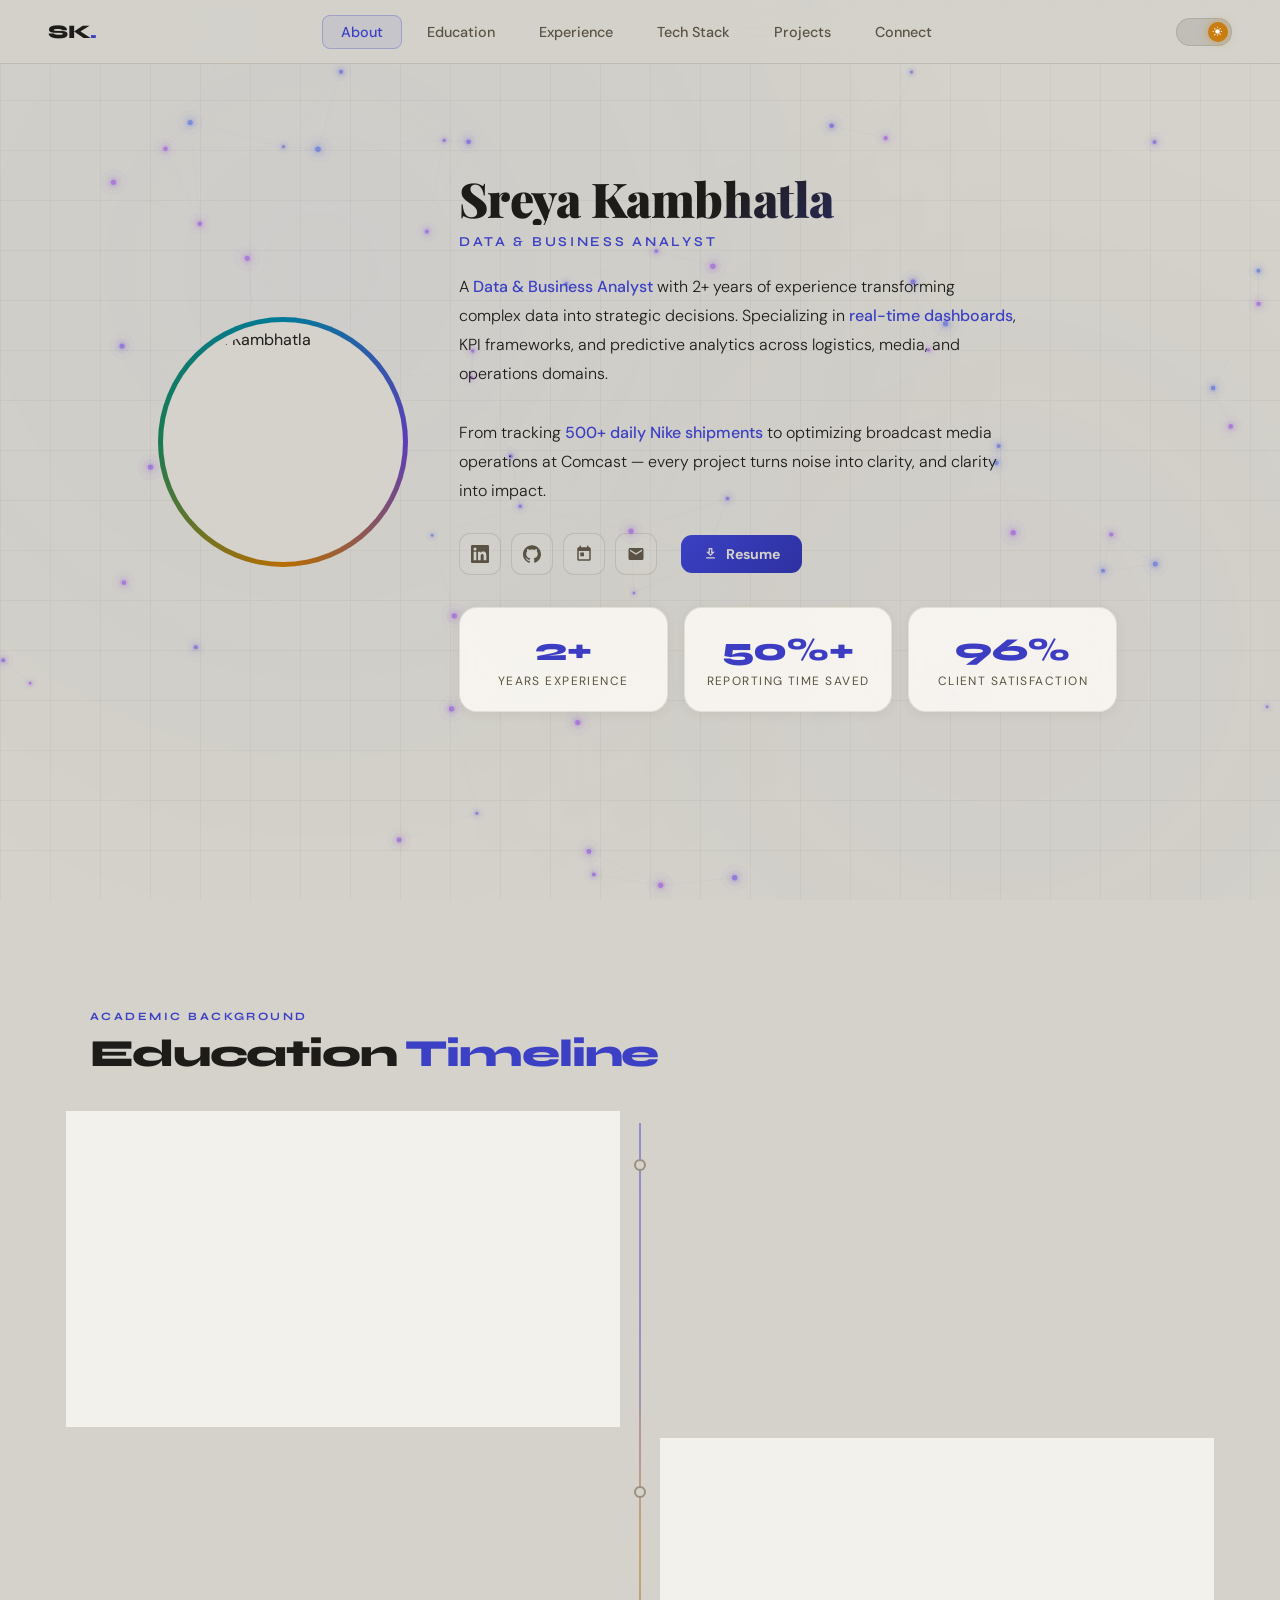
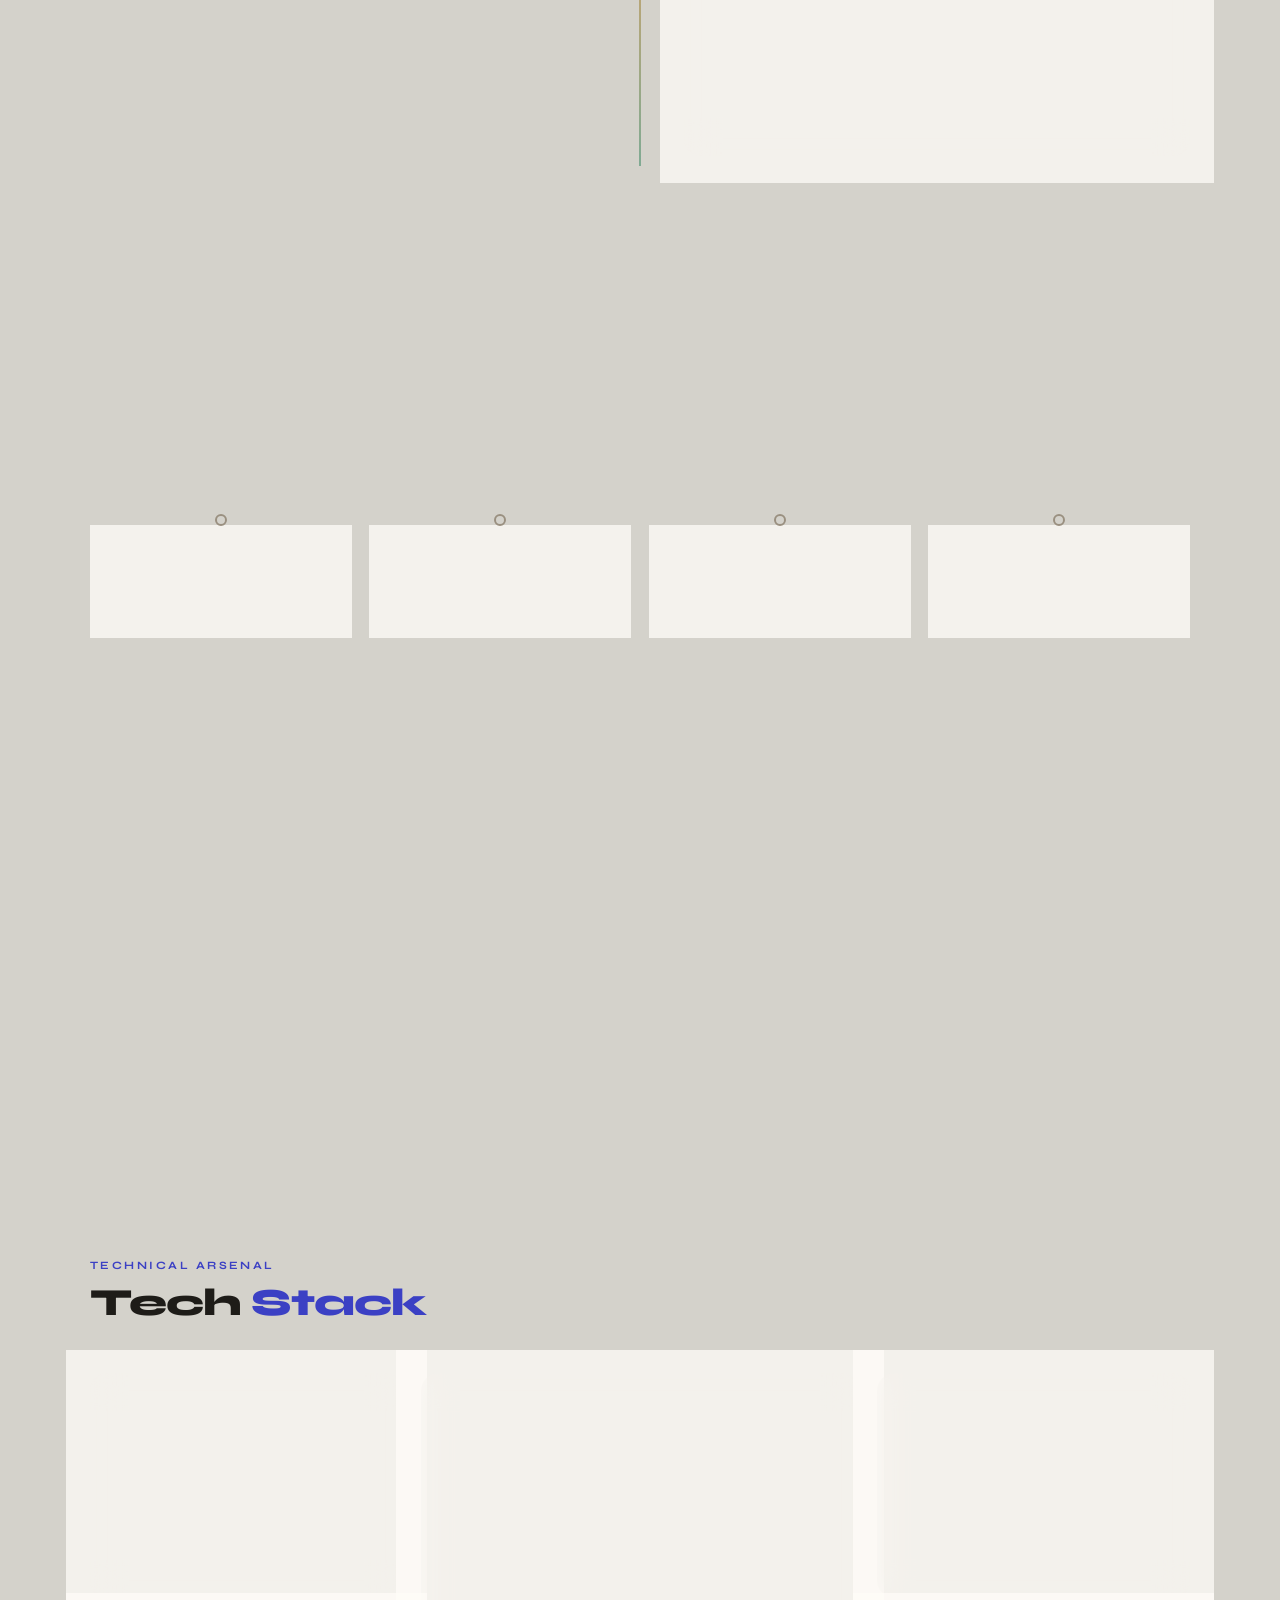
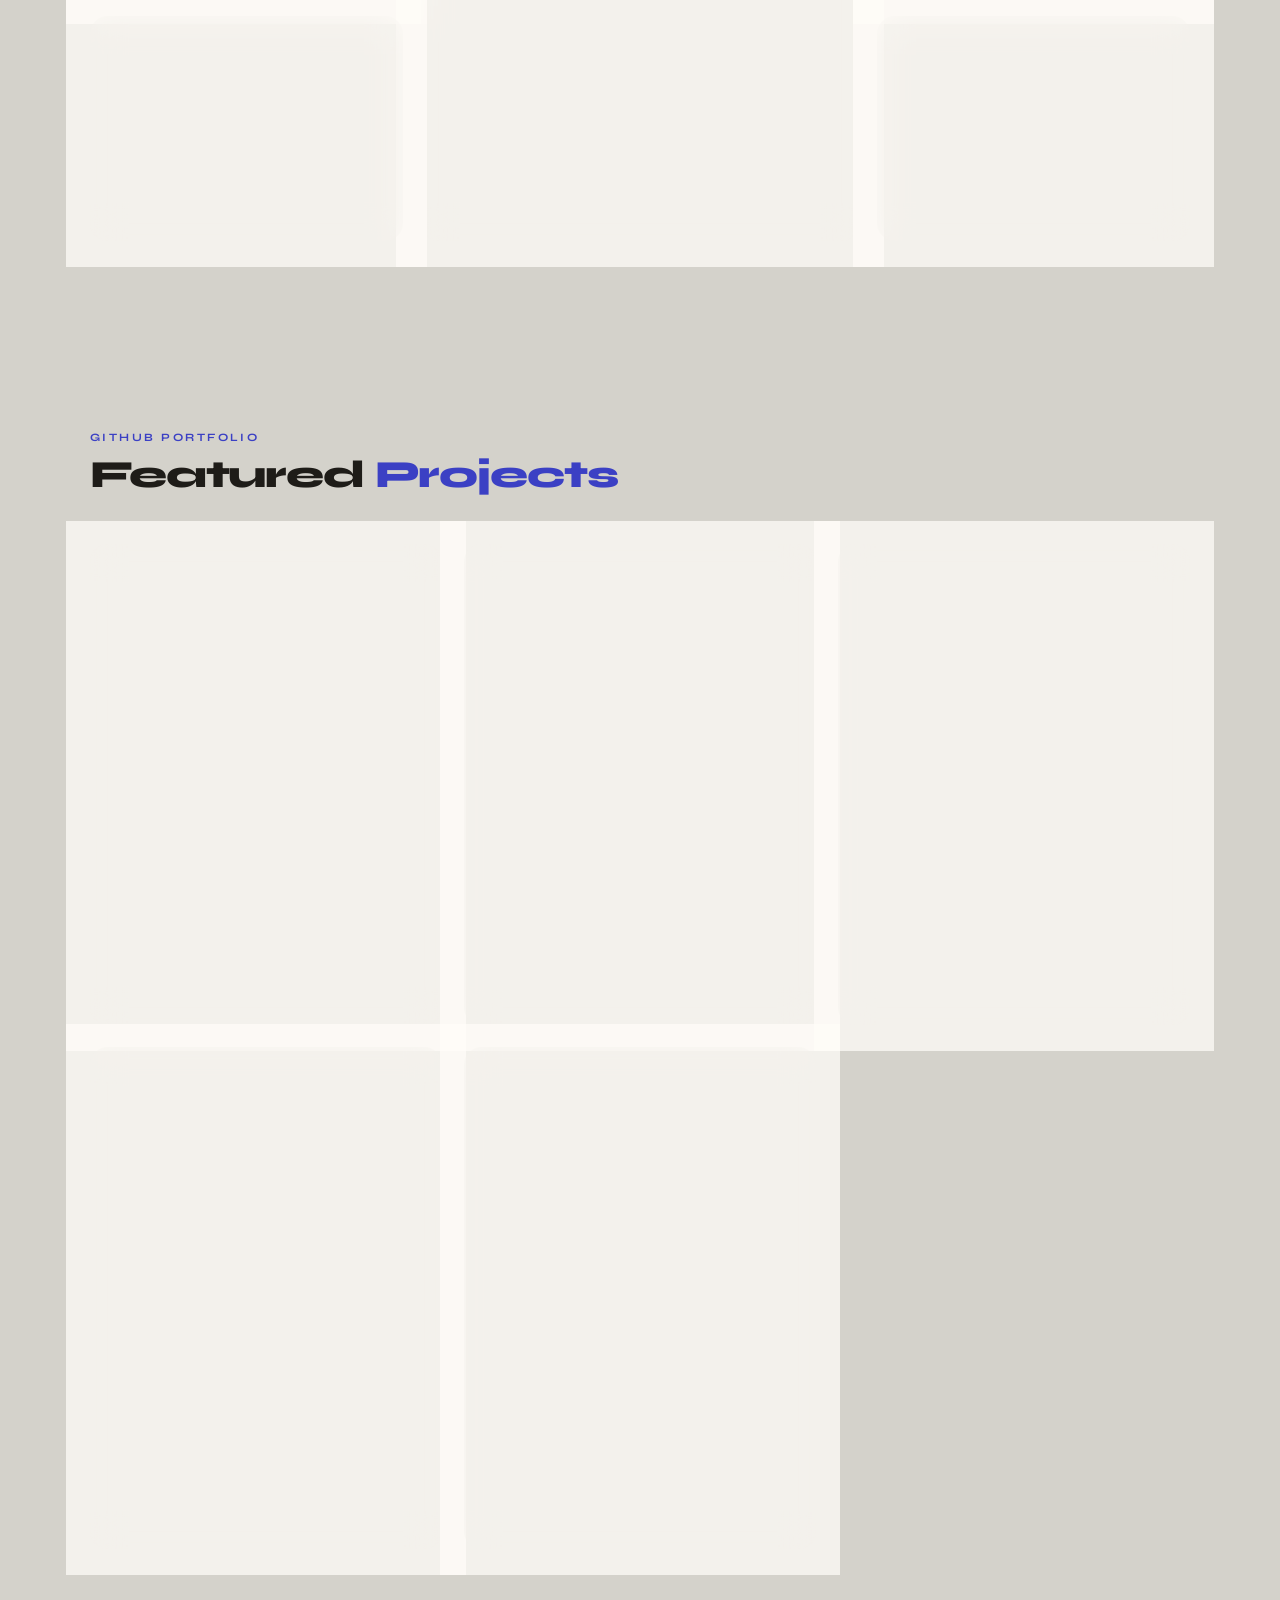
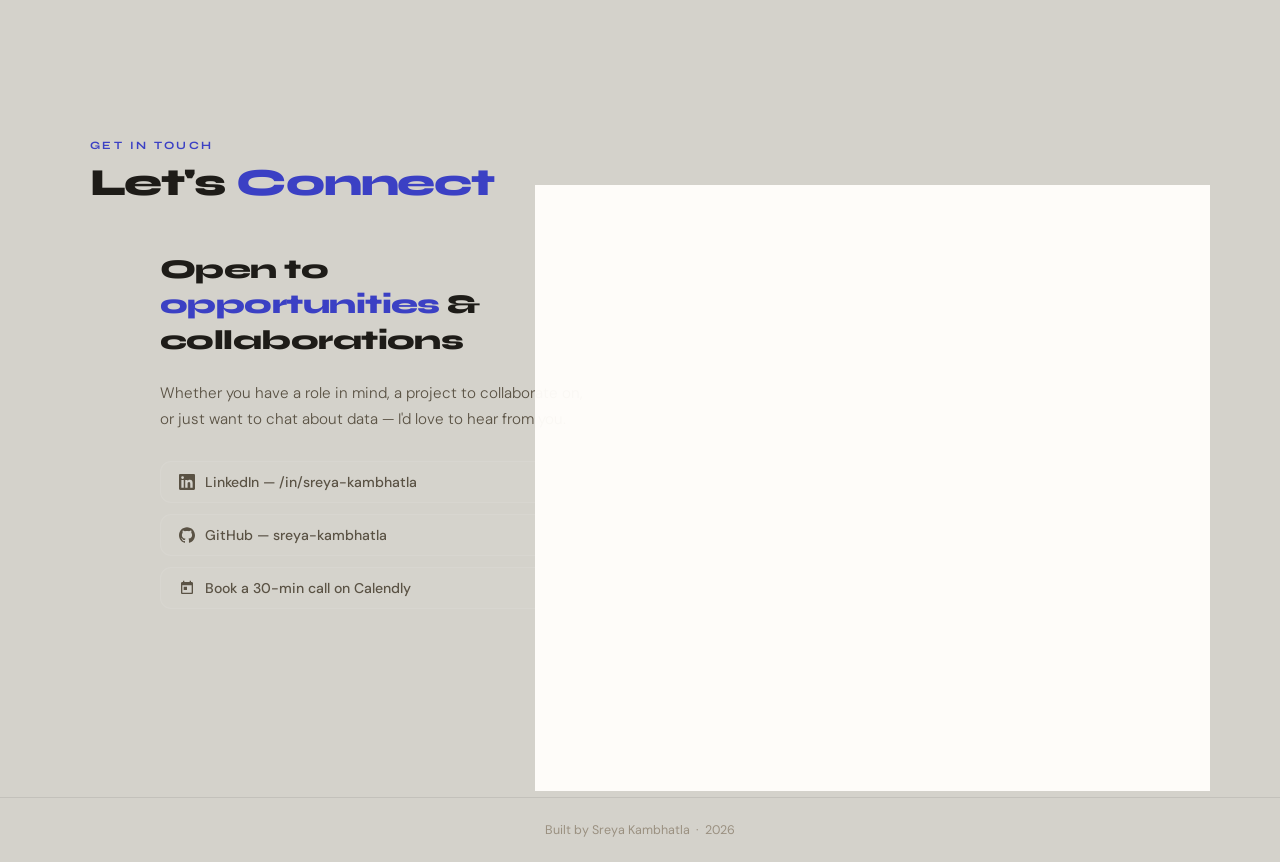
==== commit 444882cc: "Revise project taglines for clarity and detail Updated project taglines to provide detailed descript" ====
--- a/index.html
+++ b/index.html
@@ -431,9 +431,9 @@
         <div class="proj-body">
           <div class="proj-accent proj-accent--cyan"></div>
           <div class="proj-title">OTI Tracker AI</div>
-          <div class="proj-tagline">AI-powered order-to-invoice tracking with intelligent anomaly detection and predictive analytics</div>
+          <div class="proj-tagline">React BI dashboard replacing Excel-based team task tracking — features smart data import with diff view, animated KPI flip-cards, and Ori, an AI assistant powered by the Claude API for natural language workload queries</div>
           <div class="proj-chips">
-            <span class="chip">Python</span><span class="chip">FastAPI</span><span class="chip">LLMs</span><span class="chip">RAG</span><span class="chip">SQL</span>
+            <span class="chip">React 18</span><span class="chip">Vite</span><span class="chip">Claude API</span><span class="chip">JavaScript</span><span class="chip">SheetJS</span><span class="chip">Vercel</span>
           </div>
           <a href="https://github.com/sreya-kambhatla/OTI-Tracker-AI" target="_blank" class="proj-link proj-link--cyan">
             <svg viewBox="0 0 24 24"><use href="#i-github"/></svg> View on GitHub
@@ -490,9 +490,9 @@
         <div class="proj-body">
           <div class="proj-accent proj-accent--purple"></div>
           <div class="proj-title">Shipment Tracking Dashboard</div>
-          <div class="proj-tagline">Real-time dashboard tracking 500+ daily Nike shipments with live KPI monitoring and alerts</div>
+          <div class="proj-tagline">Client-side Excel-to-dashboard converter for outbound &amp; inbound shipment tracking — import .xlsx exports, filter by delivery status and exceptions, sort records, and generate CSV/Excel reports without any backend</div>
           <div class="proj-chips">
-            <span class="chip">Python</span><span class="chip">Streamlit</span><span class="chip">SQL</span><span class="chip">Power BI</span><span class="chip">Pandas</span>
+            <span class="chip">JavaScript</span><span class="chip">HTML5</span><span class="chip">Tailwind CSS</span><span class="chip">SheetJS</span><span class="chip">LocalStorage</span>
           </div>
           <a href="https://github.com/sreya-kambhatla/Shipment-Tracking-Dashboard" target="_blank" class="proj-link proj-link--purple">
             <svg viewBox="0 0 24 24"><use href="#i-github"/></svg> View on GitHub
@@ -559,9 +559,9 @@
         <div class="proj-body">
           <div class="proj-accent proj-accent--rose"></div>
           <div class="proj-title">Keylogger Detection</div>
-          <div class="proj-tagline">ML-based system to detect and flag malicious keylogging activity using behavioral pattern analysis</div>
+          <div class="proj-tagline">Windows-based defensive security toolkit that identifies suspicious keylogging via process monitoring, file activity tracking, and clipboard surveillance — outputs structured CSV audit logs for threat analysis and optional ML-based process classification</div>
           <div class="proj-chips">
-            <span class="chip">Python</span><span class="chip">Scikit-learn</span><span class="chip">NLP</span><span class="chip">Feature Engineering</span>
+            <span class="chip">Python</span><span class="chip">psutil</span><span class="chip">pywin32</span><span class="chip">Win32 API</span><span class="chip">ML Classification</span>
           </div>
           <a href="https://github.com/sreya-kambhatla/Keylogger-Detection" target="_blank" class="proj-link proj-link--rose">
             <svg viewBox="0 0 24 24"><use href="#i-github"/></svg> View on GitHub
@@ -638,9 +638,9 @@
         <div class="proj-body">
           <div class="proj-accent proj-accent--green"></div>
           <div class="proj-title">Smart Parking Reservation</div>
-          <div class="proj-tagline">Full-stack reservation system with real-time slot availability, booking management, and admin dashboard</div>
+          <div class="proj-tagline">Full-stack Flask web app (PARK) for searching, reserving, and managing parking spaces — integrates Stripe for checkout and webhook payment confirmation, SQLAlchemy ORM for bookings, and Jinja2-templated UI with cancellation and success flows</div>
           <div class="proj-chips">
-            <span class="chip">Python</span><span class="chip">SQL</span><span class="chip">AWS</span><span class="chip">DynamoDB</span><span class="chip">Streamlit</span>
+            <span class="chip">Python</span><span class="chip">Flask</span><span class="chip">SQLAlchemy</span><span class="chip">Stripe API</span><span class="chip">SQLite</span><span class="chip">Jinja2</span>
           </div>
           <a href="https://github.com/sreya-kambhatla/Smart-Parking-Reservation-System" target="_blank" class="proj-link proj-link--green">
             <svg viewBox="0 0 24 24"><use href="#i-github"/></svg> View on GitHub
--- a/styles.css
+++ b/styles.css
@@ -598,6 +598,147 @@
 .sp-cloud .chip{background:rgba(245,158,11,.06);border-color:rgba(245,158,11,.18);color:rgba(240,215,170,.85);}
 .sp-viz   .chip{background:rgba(236,72,153,.06);border-color:rgba(236,72,153,.18);color:rgba(240,190,215,.85);}
 
+/* ══ PROJECTS ══ */
+#projects { padding-bottom: 80px; }
+
+.proj-grid {
+  display: grid;
+  grid-template-columns: repeat(3, 1fr);
+  gap: 22px;
+}
+
+/* Last row: if 2 cards remain, center them */
+.proj-grid .proj-card:nth-child(4) { grid-column: 1; }
+.proj-grid .proj-card:nth-child(5) { grid-column: 2; }
+
+.proj-card {
+  display: flex;
+  flex-direction: column;
+  overflow: hidden;
+  padding: 0;
+  transition: border-color .3s, box-shadow .3s, transform .3s;
+}
+.proj-card:hover { transform: translateY(-5px); }
+
+/* Banner area */
+.proj-banner {
+  width: 100%;
+  height: 160px;
+  overflow: hidden;
+  flex-shrink: 0;
+}
+.proj-banner svg { width: 100%; height: 100%; display: block; }
+
+/* Color-specific hover borders */
+.proj-card:has(.proj-banner--cyan):hover   { border-color: rgba(0,212,255,.38);   box-shadow: 0 0 28px rgba(0,212,255,.12),   0 14px 40px rgba(0,0,0,.3); }
+.proj-card:has(.proj-banner--purple):hover { border-color: rgba(167,139,250,.38); box-shadow: 0 0 28px rgba(167,139,250,.12), 0 14px 40px rgba(0,0,0,.3); }
+.proj-card:has(.proj-banner--rose):hover   { border-color: rgba(251,113,133,.38); box-shadow: 0 0 28px rgba(251,113,133,.12), 0 14px 40px rgba(0,0,0,.3); }
+.proj-card:has(.proj-banner--green):hover  { border-color: rgba(38,217,138,.38);  box-shadow: 0 0 28px rgba(38,217,138,.12),  0 14px 40px rgba(0,0,0,.3); }
+.proj-card:has(.proj-banner--amber):hover  { border-color: rgba(245,166,35,.38);  box-shadow: 0 0 28px rgba(245,166,35,.12),  0 14px 40px rgba(0,0,0,.3); }
+
+/* Card body */
+.proj-body {
+  padding: 20px 22px 22px;
+  display: flex;
+  flex-direction: column;
+  flex: 1;
+  gap: 10px;
+}
+
+/* Accent bar under banner */
+.proj-accent {
+  height: 2px;
+  border-radius: 2px;
+  margin-bottom: 4px;
+}
+.proj-accent--cyan   { background: linear-gradient(90deg, var(--cyan),   transparent); }
+.proj-accent--purple { background: linear-gradient(90deg, var(--purple), transparent); }
+.proj-accent--rose   { background: linear-gradient(90deg, var(--rose),   transparent); }
+.proj-accent--green  { background: linear-gradient(90deg, var(--green),  transparent); }
+.proj-accent--amber  { background: linear-gradient(90deg, var(--amber),  transparent); }
+
+.proj-title {
+  font-family: "Syne", sans-serif;
+  font-size: .98rem;
+  font-weight: 800;
+  color: var(--text);
+  line-height: 1.3;
+}
+
+.proj-tagline {
+  font-size: .8rem;
+  color: var(--muted);
+  font-weight: 300;
+  line-height: 1.6;
+  flex: 1;
+}
+
+.proj-chips {
+  display: flex;
+  flex-wrap: wrap;
+  gap: 6px;
+}
+
+/* Reuse existing .chip styles — chips inside proj-cards get subtle tint */
+.proj-card .chip {
+  font-size: .72rem;
+  padding: 3px 10px;
+  background: rgba(255,255,255,.05);
+  border-color: rgba(255,255,255,.12);
+  color: var(--muted);
+}
+
+/* GitHub link button */
+.proj-link {
+  display: inline-flex;
+  align-items: center;
+  gap: 7px;
+  font-family: "Syne", sans-serif;
+  font-size: .75rem;
+  font-weight: 700;
+  letter-spacing: .05em;
+  padding: 8px 16px;
+  border-radius: 9px;
+  text-decoration: none;
+  border: 1px solid;
+  transition: all .25s;
+  width: fit-content;
+  margin-top: 4px;
+}
+.proj-link svg { width: 14px; height: 14px; fill: currentColor; flex-shrink: 0; }
+.proj-link:hover { transform: translateX(3px); }
+
+.proj-link--cyan   { color: var(--cyan);   background: rgba(0,212,255,.07);   border-color: rgba(0,212,255,.28); }
+.proj-link--purple { color: var(--purple); background: rgba(167,139,250,.07); border-color: rgba(167,139,250,.28); }
+.proj-link--rose   { color: var(--rose);   background: rgba(251,113,133,.07); border-color: rgba(251,113,133,.28); }
+.proj-link--green  { color: var(--green);  background: rgba(38,217,138,.07);  border-color: rgba(38,217,138,.28); }
+.proj-link--amber  { color: var(--amber);  background: rgba(245,166,35,.07);  border-color: rgba(245,166,35,.28); }
+
+.proj-link--cyan:hover   { background: rgba(0,212,255,.14);   box-shadow: 0 4px 16px rgba(0,212,255,.2); }
+.proj-link--purple:hover { background: rgba(167,139,250,.14); box-shadow: 0 4px 16px rgba(167,139,250,.2); }
+.proj-link--rose:hover   { background: rgba(251,113,133,.14); box-shadow: 0 4px 16px rgba(251,113,133,.2); }
+.proj-link--green:hover  { background: rgba(38,217,138,.14);  box-shadow: 0 4px 16px rgba(38,217,138,.2); }
+.proj-link--amber:hover  { background: rgba(245,166,35,.14);  box-shadow: 0 4px 16px rgba(245,166,35,.2); }
+
+/* Light mode overrides for project cards */
+[data-theme="light"] .proj-card .chip {
+  background: rgba(0,0,0,.05);
+  border-color: rgba(0,0,0,.12);
+  color: var(--muted);
+}
+
+/* Responsive: 2 columns on tablet */
+@media(max-width:960px){
+  .proj-grid { grid-template-columns: repeat(2, 1fr); }
+  .proj-grid .proj-card:nth-child(4),
+  .proj-grid .proj-card:nth-child(5) { grid-column: auto; }
+}
+
+/* Responsive: 1 column on mobile */
+@media(max-width:560px){
+  .proj-grid { grid-template-columns: 1fr; }
+}
+
 /* ══ CONNECT ══ */
 #connect{padding-bottom:120px;}
 .connect-wrapper{display:grid;grid-template-columns:1fr 1.15fr;gap:36px;align-items:start;max-width:960px;margin:0 auto;}
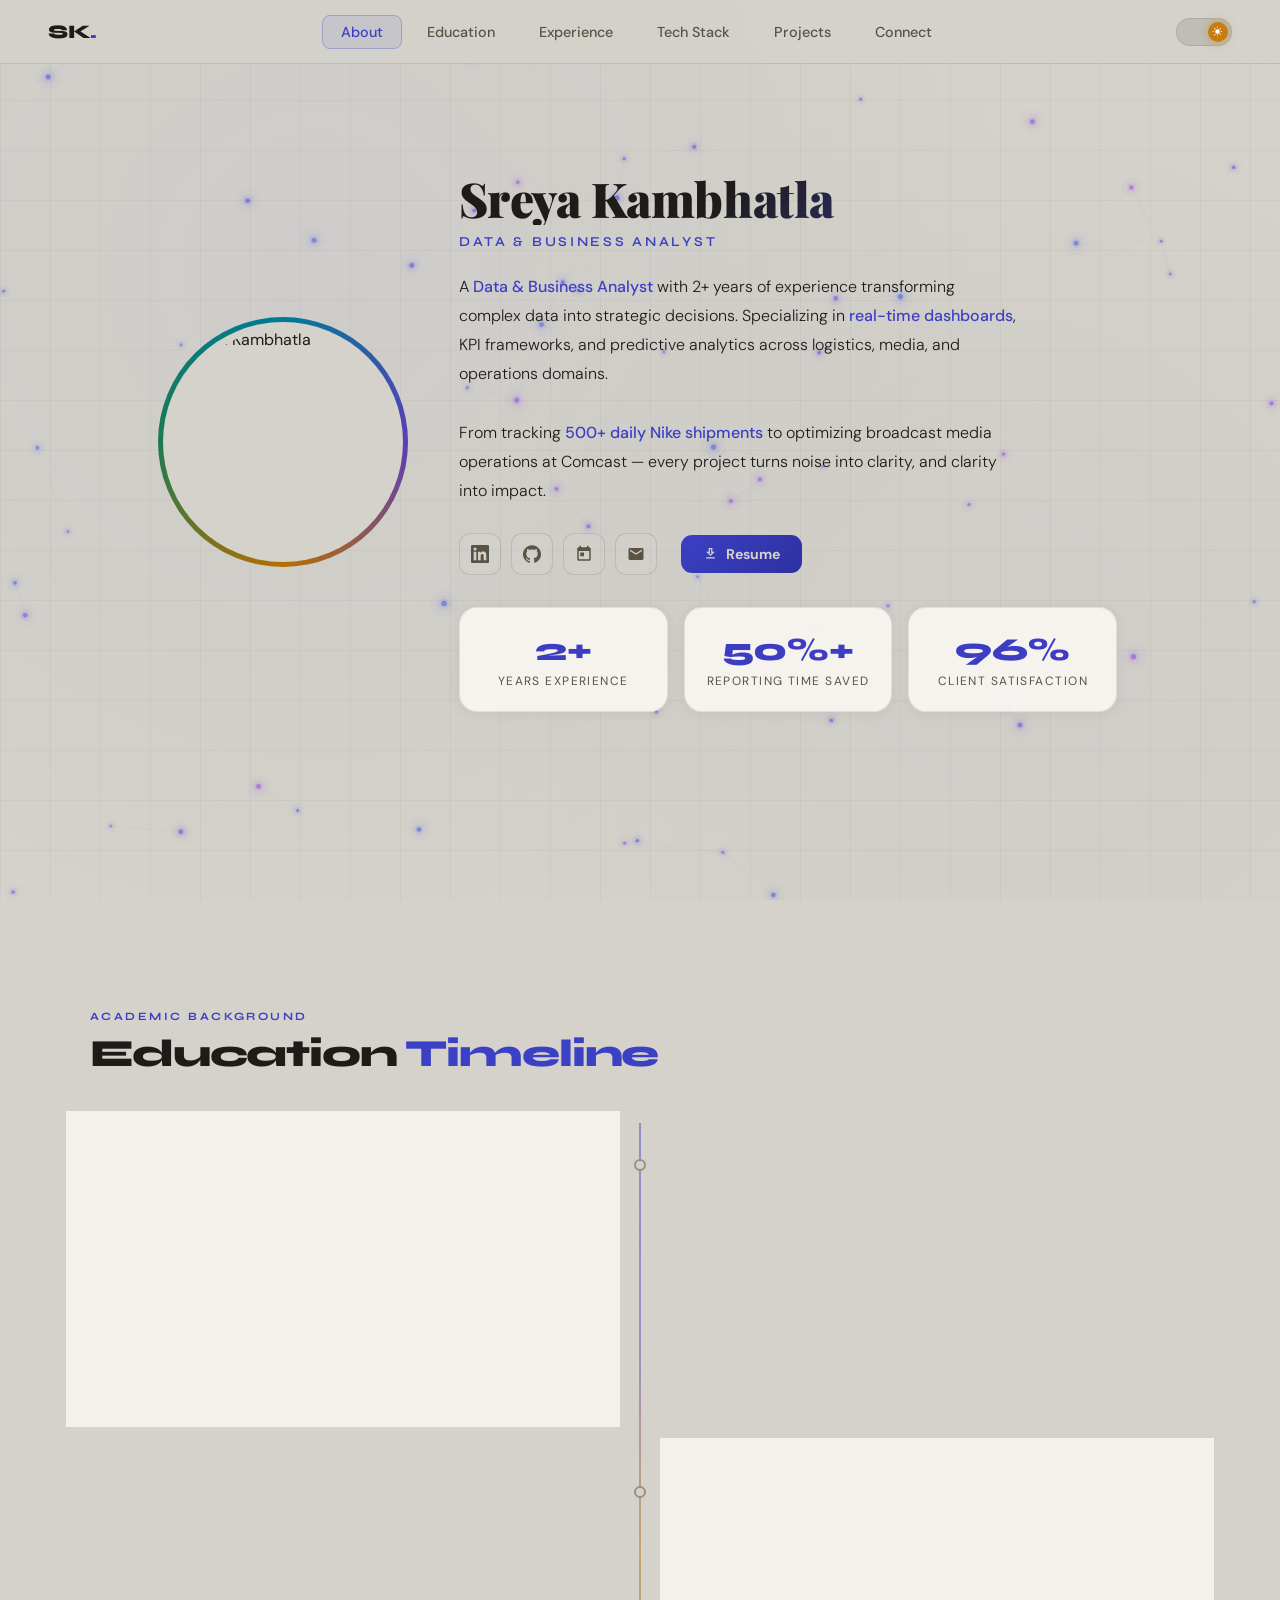
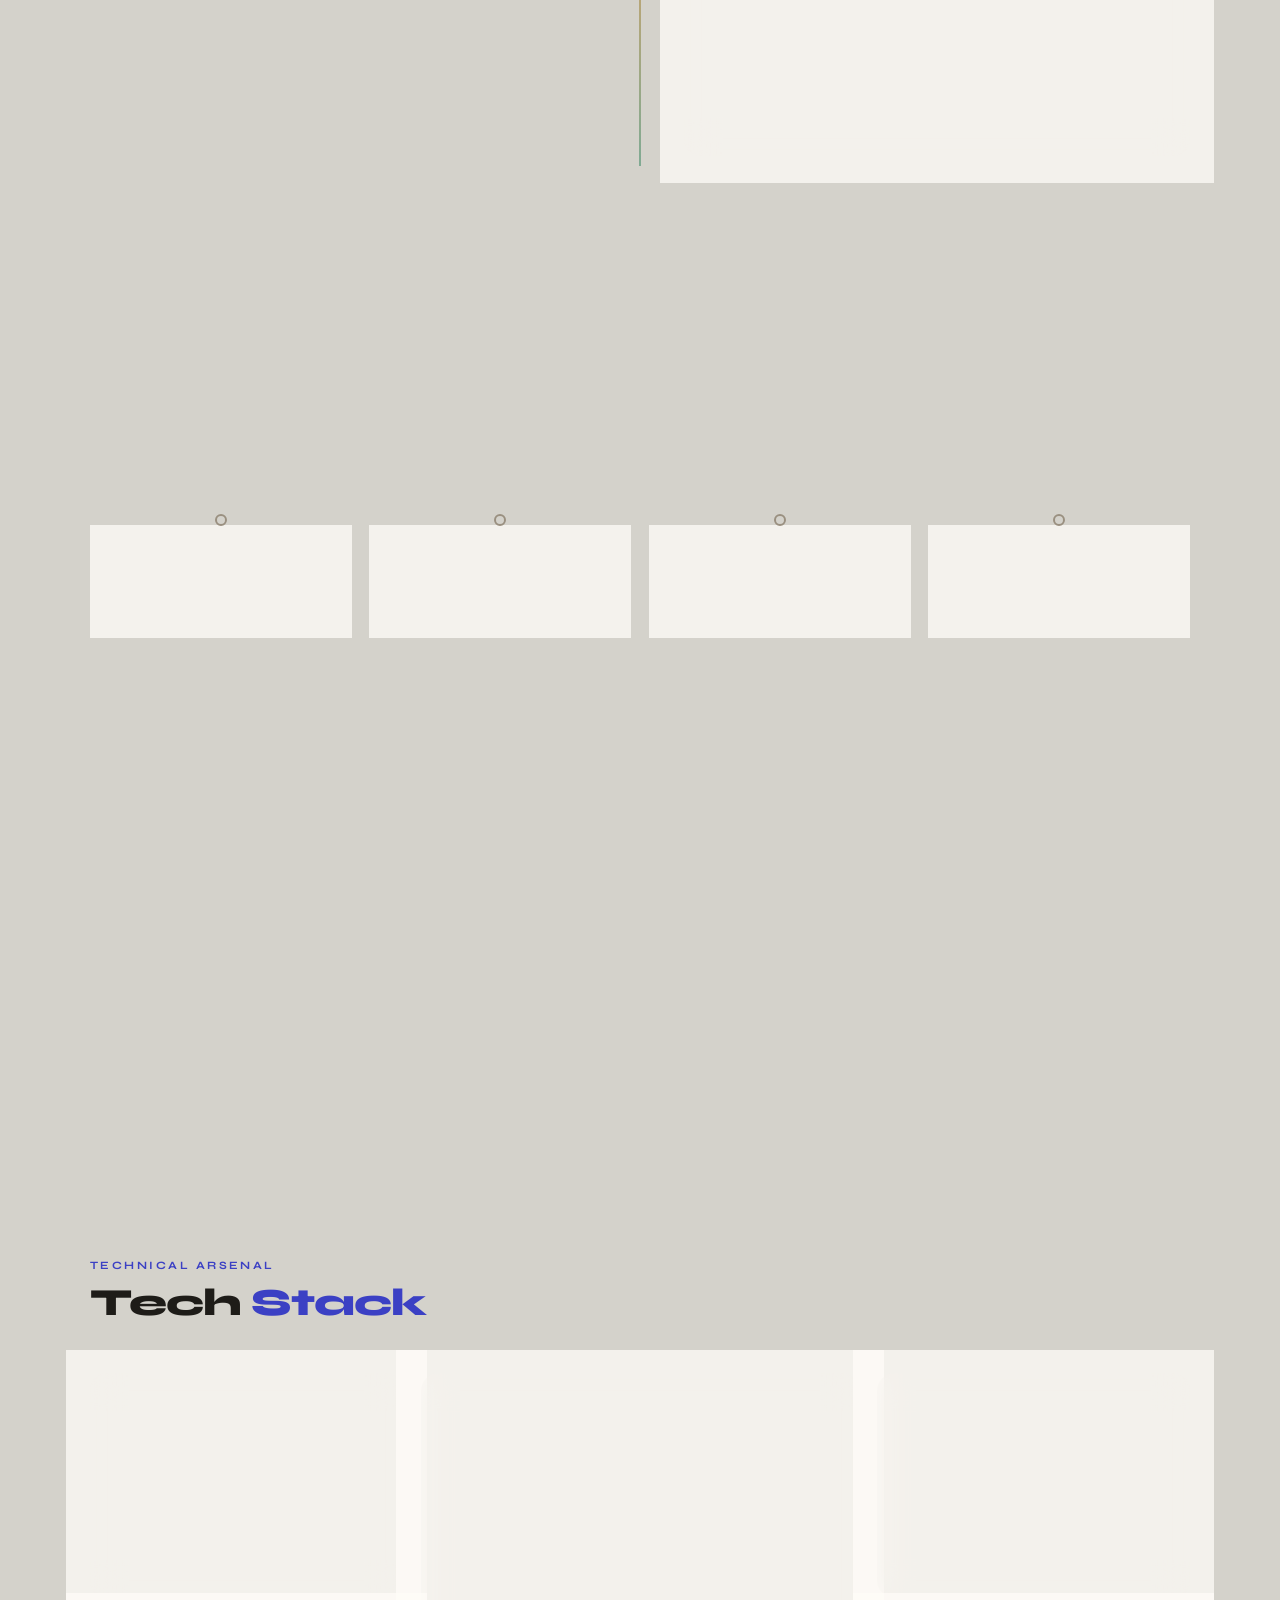
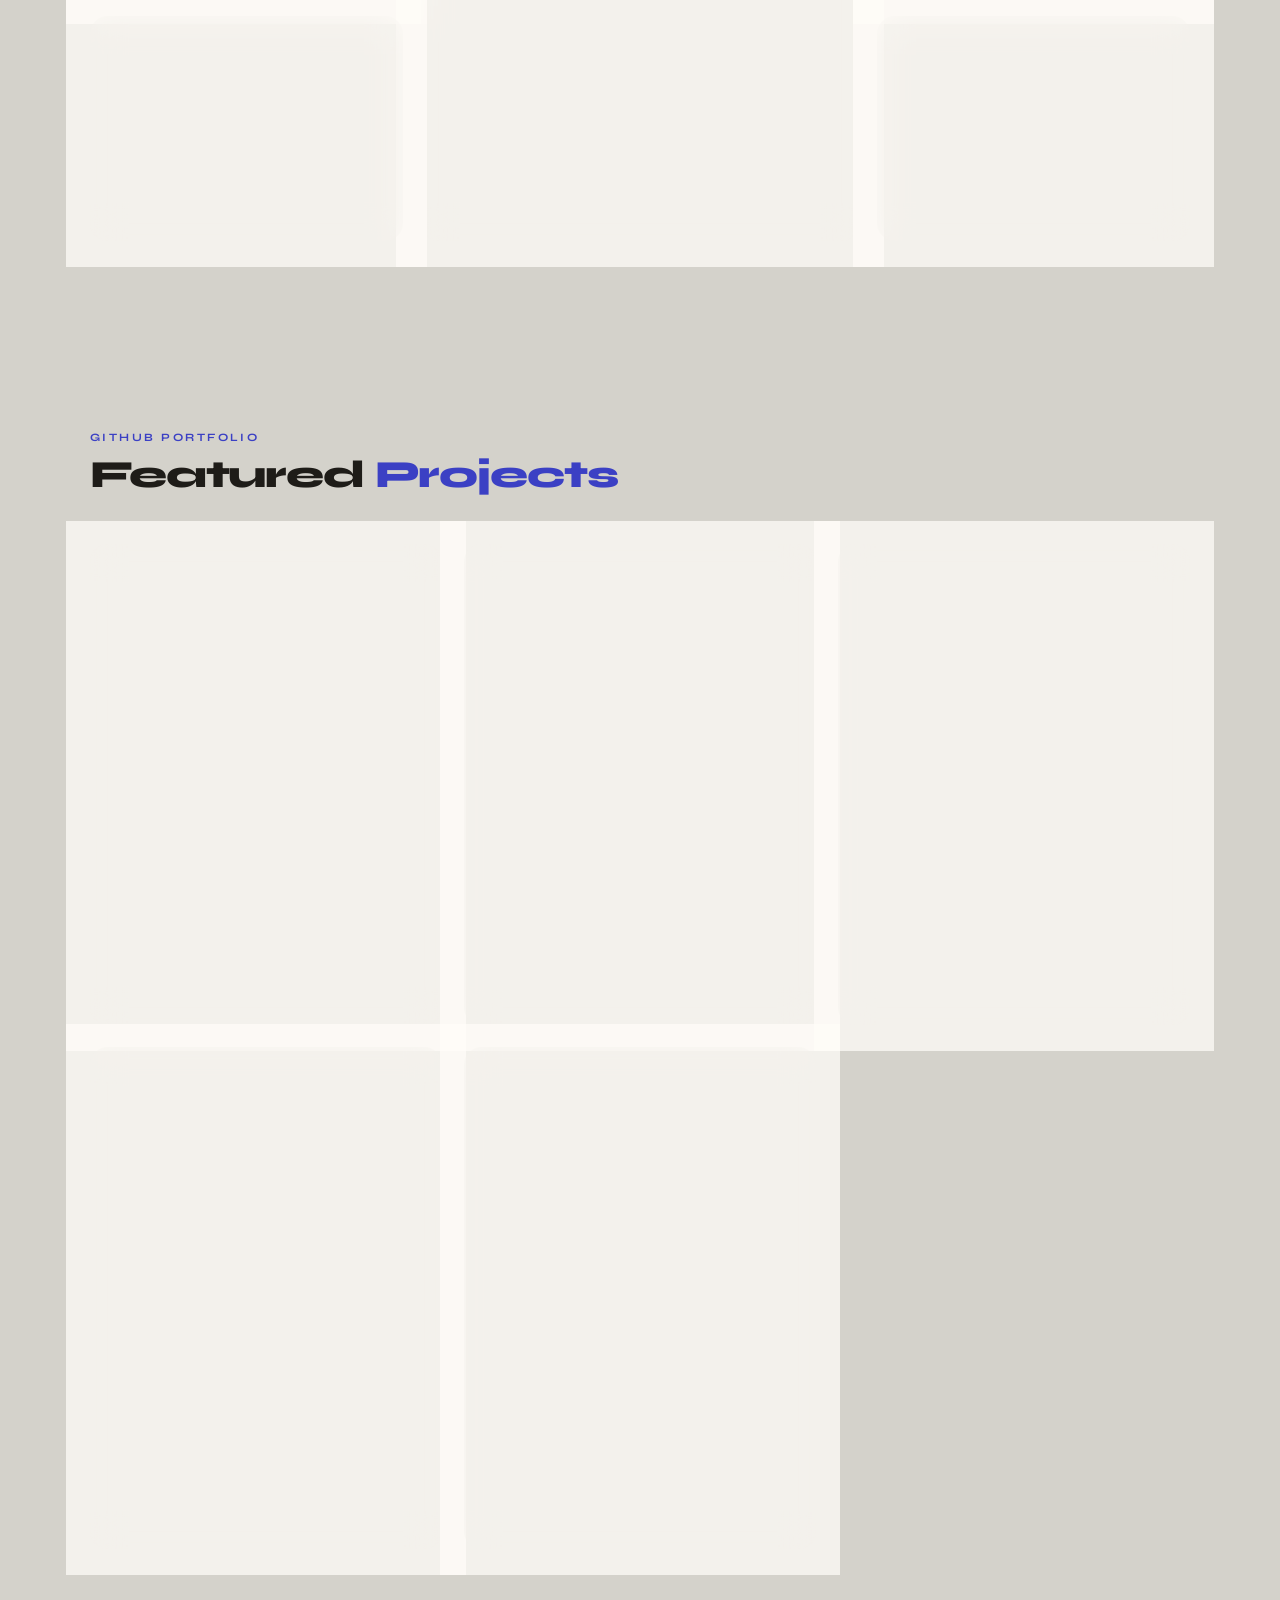
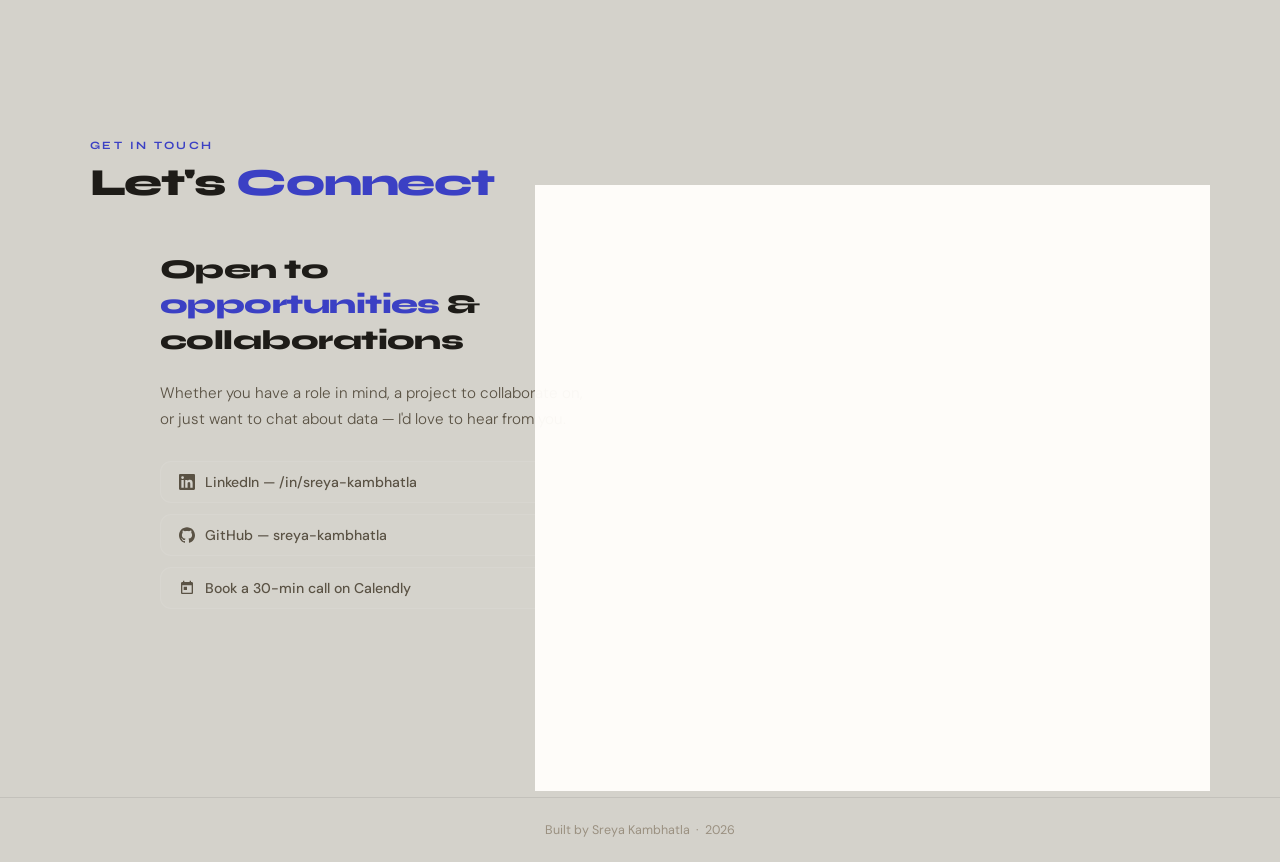
==== commit c18647a9: "Update Comcast role description with current responsibilities Replace the placeholder Comcast bullet" ====
--- a/index.html
+++ b/index.html
@@ -161,17 +161,17 @@
             <div class="job-detail">
               <div class="job-detail-inner">
                 <ul class="detail-list">
-                  <li>Translated stakeholder needs into <strong>data-driven solutions</strong> for media operations</li>
-                  <li>Built <strong>Excel reports</strong> &amp; analyses to support strategic planning</li>
-                  <li>Drove <strong>process improvements</strong> via root cause analysis &amp; cross-team work</li>
-                  <li>Monitored <strong>compliance</strong> standards to align ops with business goals</li>
+                  <li>Translated business rules into <strong>decision-tree workflows</strong> for customer service agents</li>
+                  <li>Delivered <strong>5&ndash;6 OTIs</strong> per half-year cycle with wrapper validation testing</li>
+                  <li>Analyzed logs via <strong>AccountContextIDs</strong> to catch failures, latency &amp; user errors</li>
+                  <li>Automated <strong>Teams &rarr; SharePoint</strong> status tracking; authored ITG docs in Confluence</li>
                 </ul>
                 <div class="detail-tags">
                   <span class="dtag">Business Analysis</span>
-                  <span class="dtag">Excel</span>
-                  <span class="dtag">Process Optimization</span>
+                  <span class="dtag">Requirements Gathering</span>
+                  <span class="dtag">Confluence</span>
+                  <span class="dtag">Elastic</span>
                   <span class="dtag">Jira</span>
-                  <span class="dtag">Elastic</span>
                 </div>
               </div>
             </div>
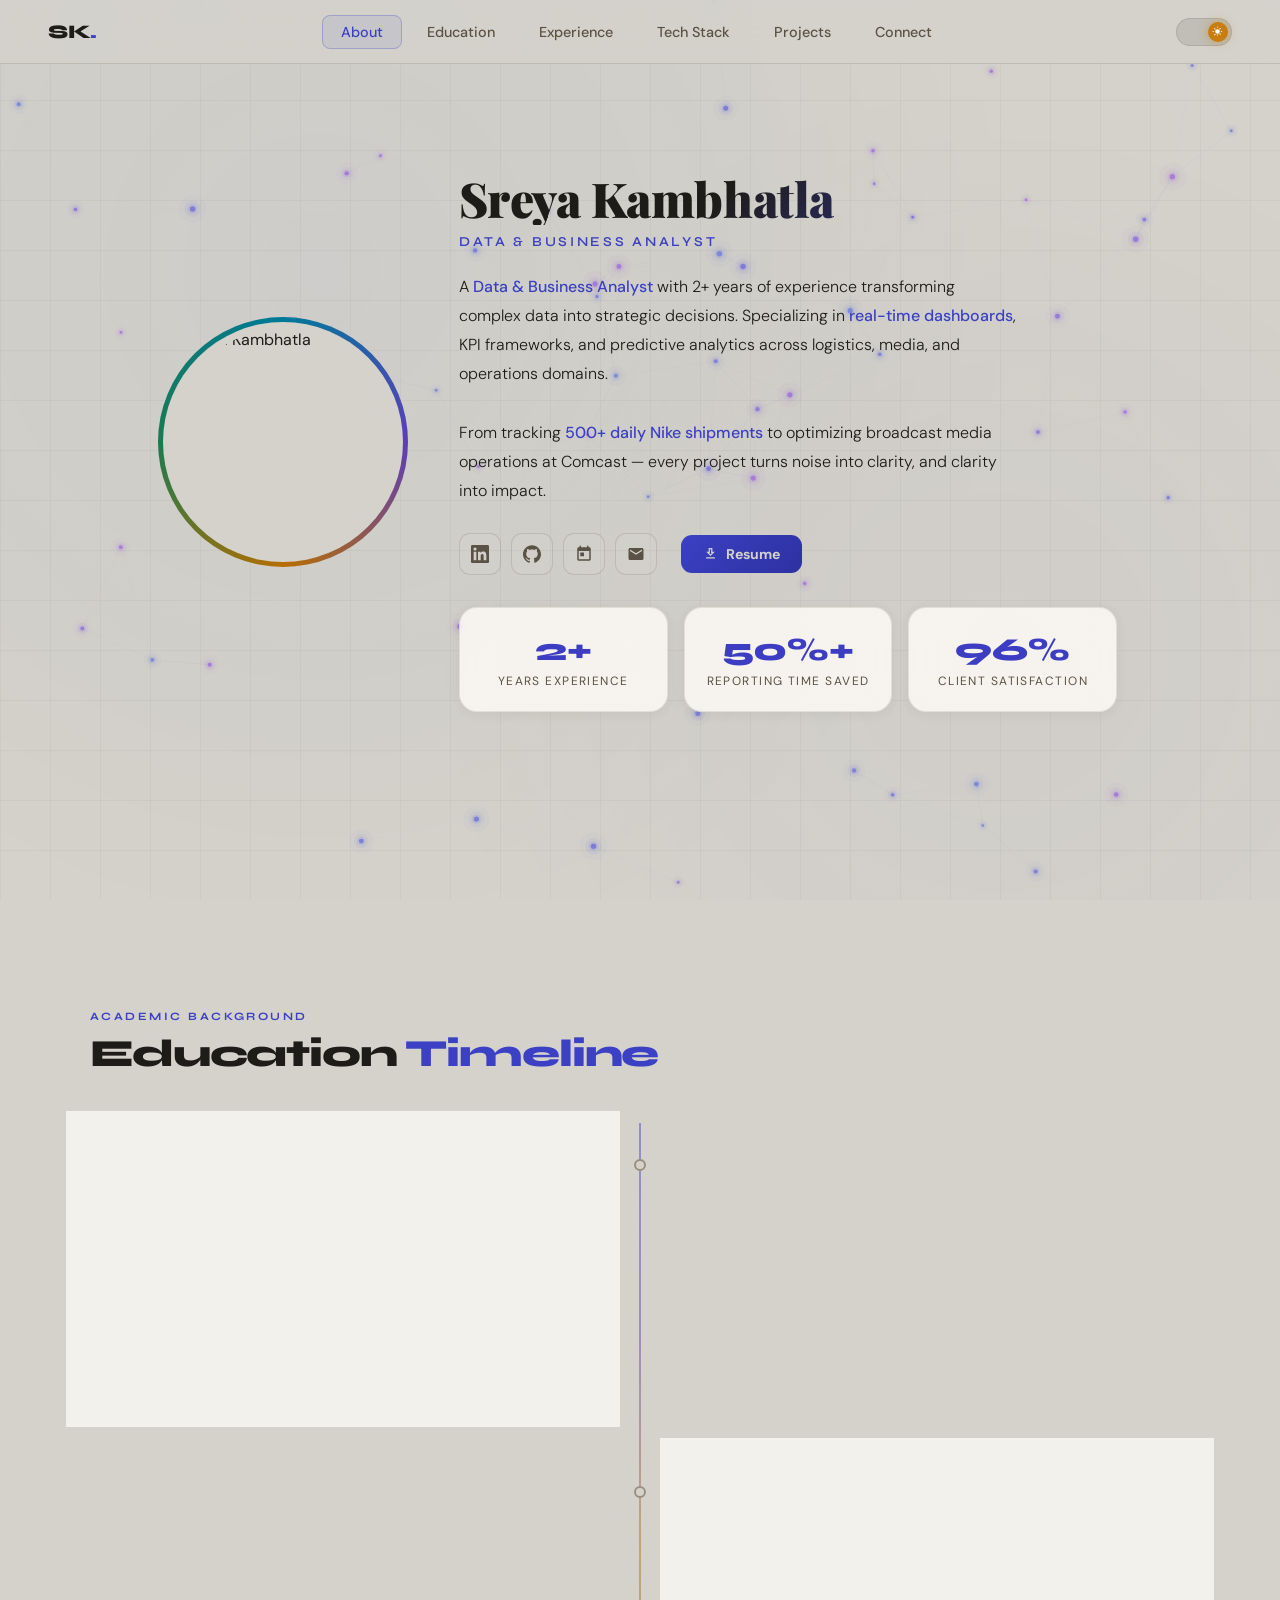
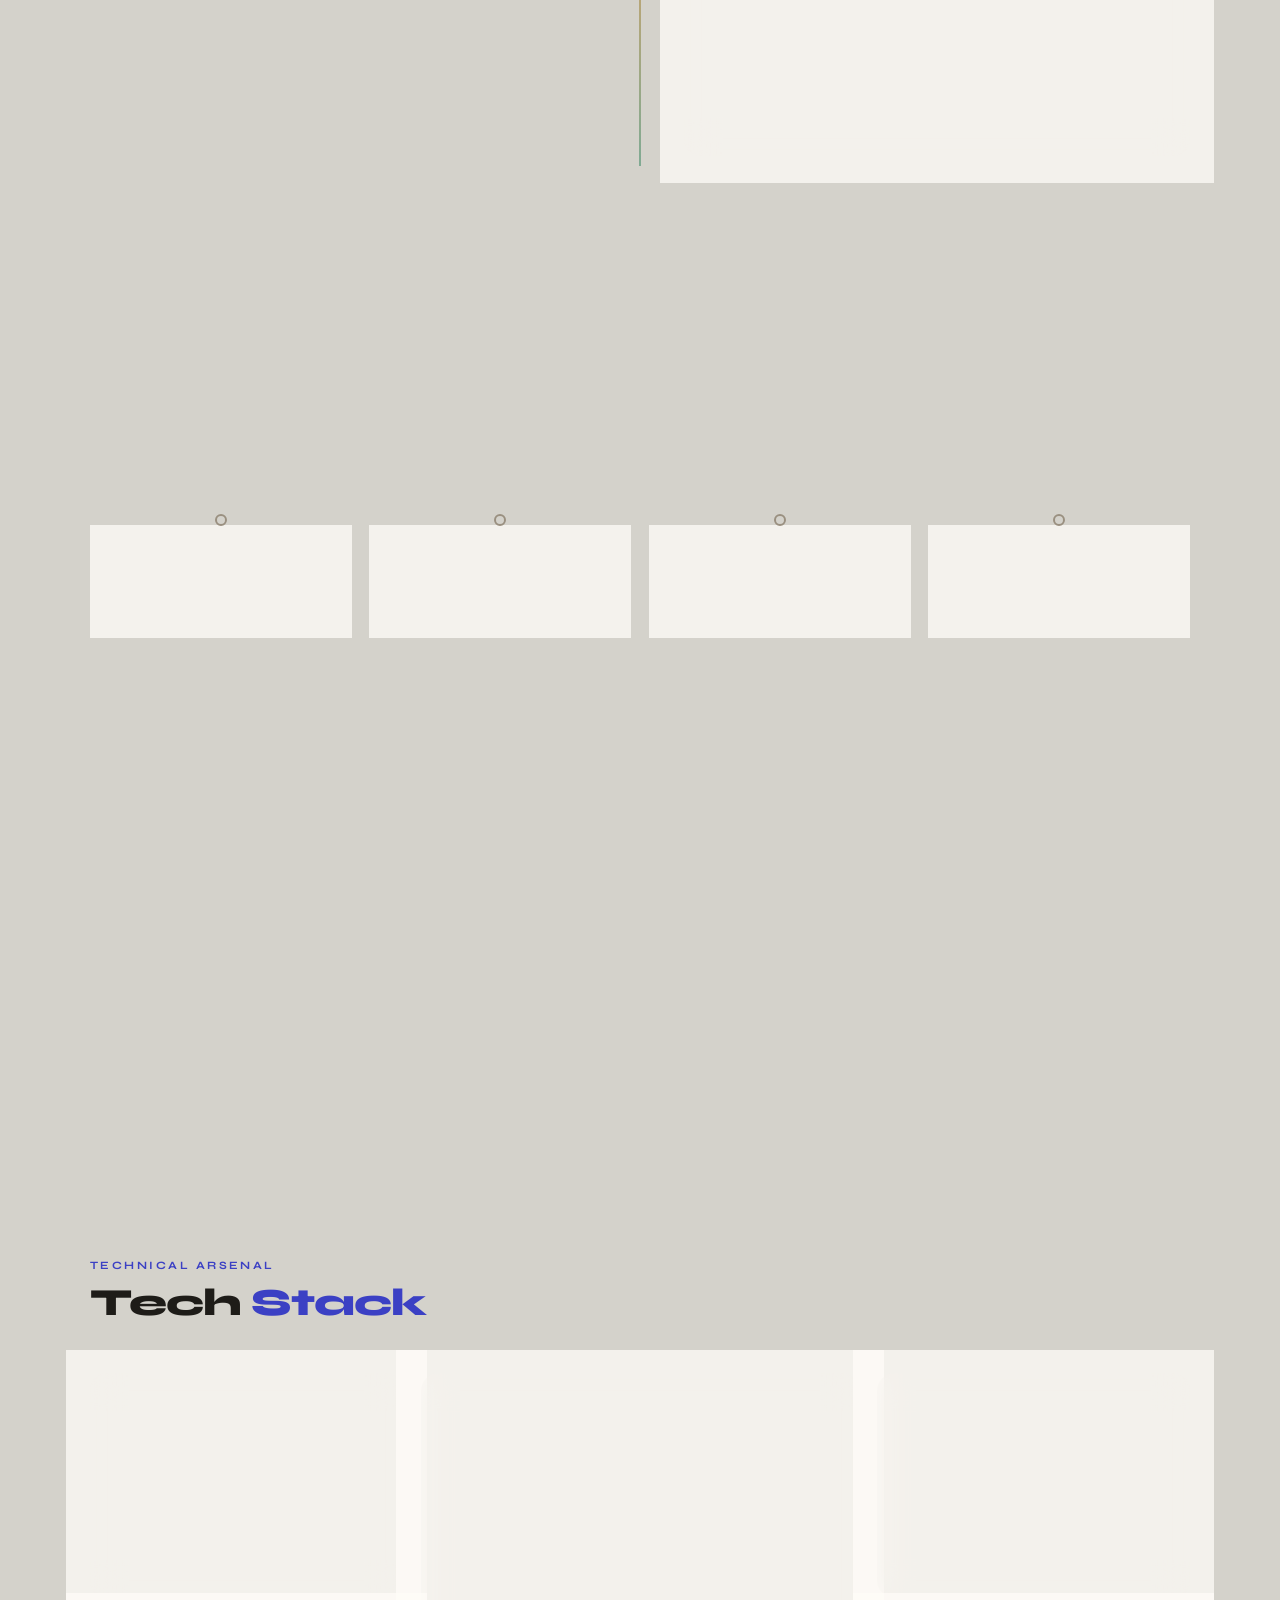
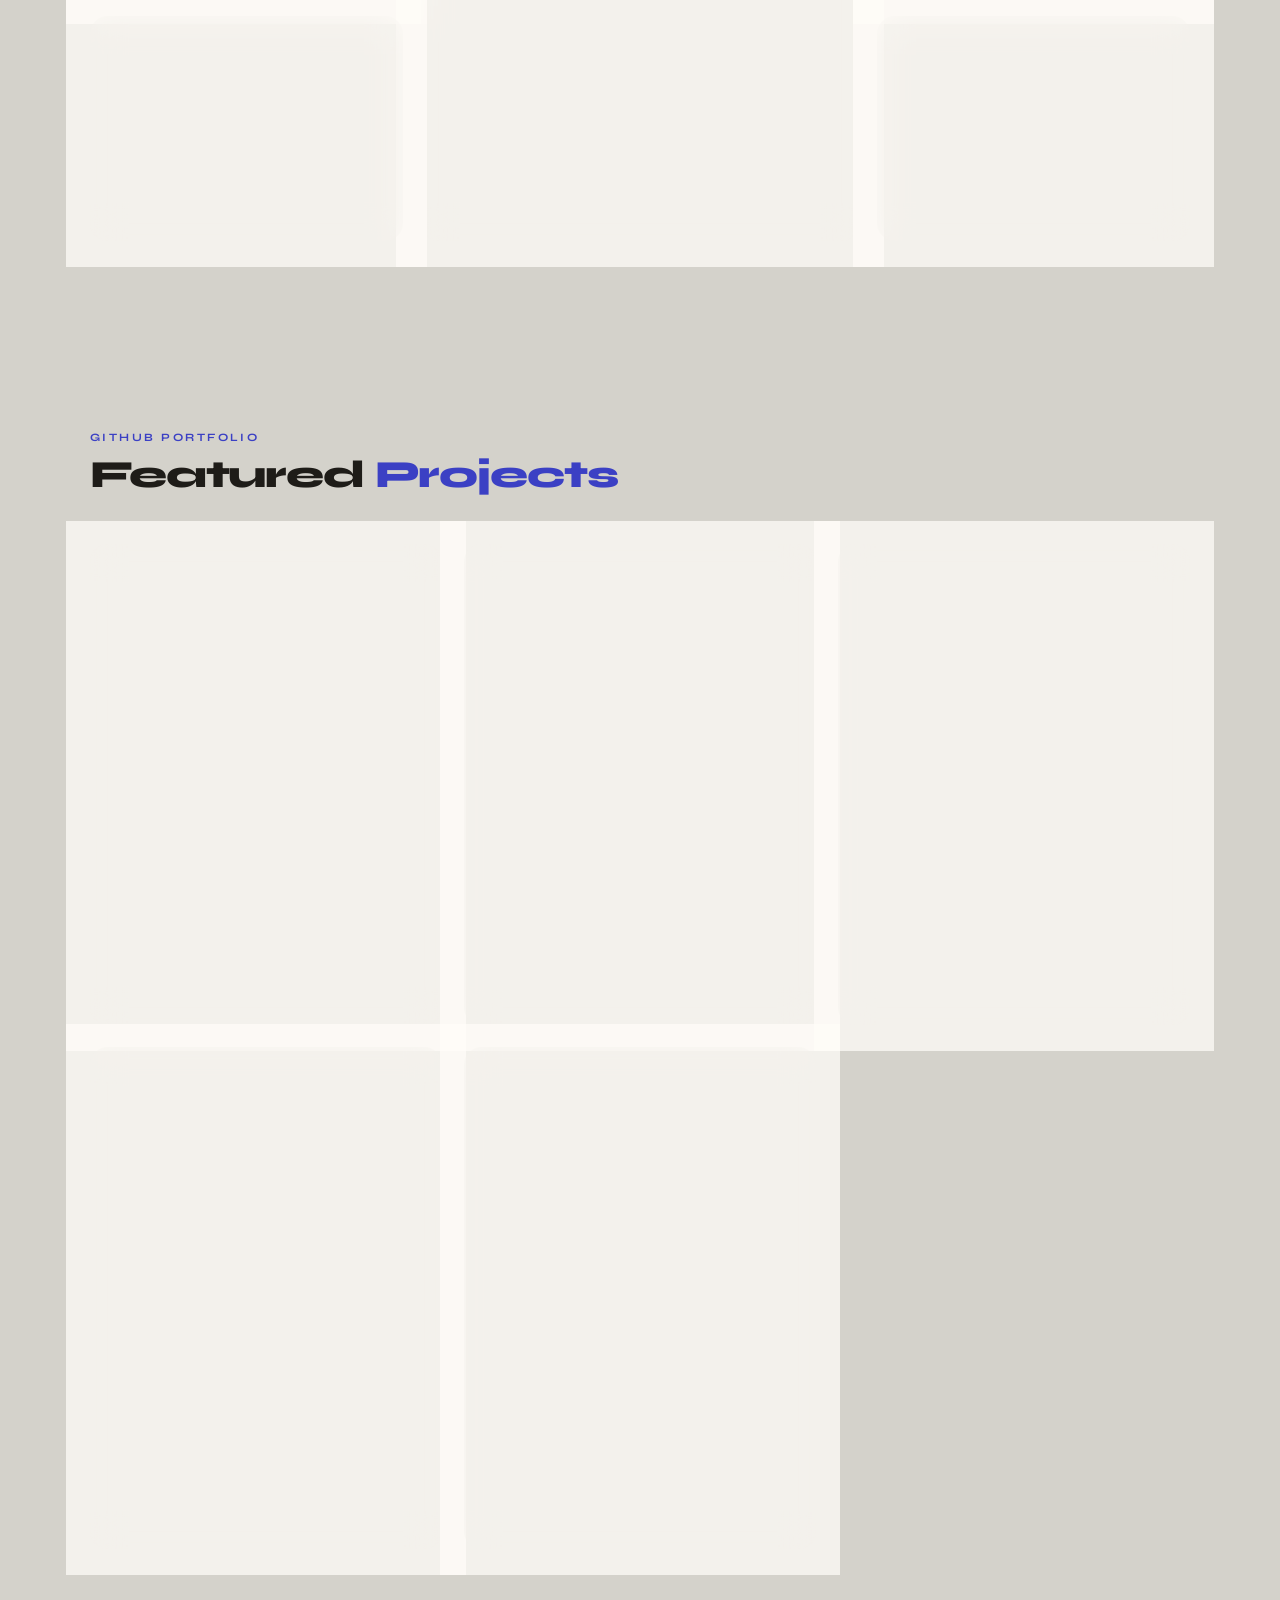
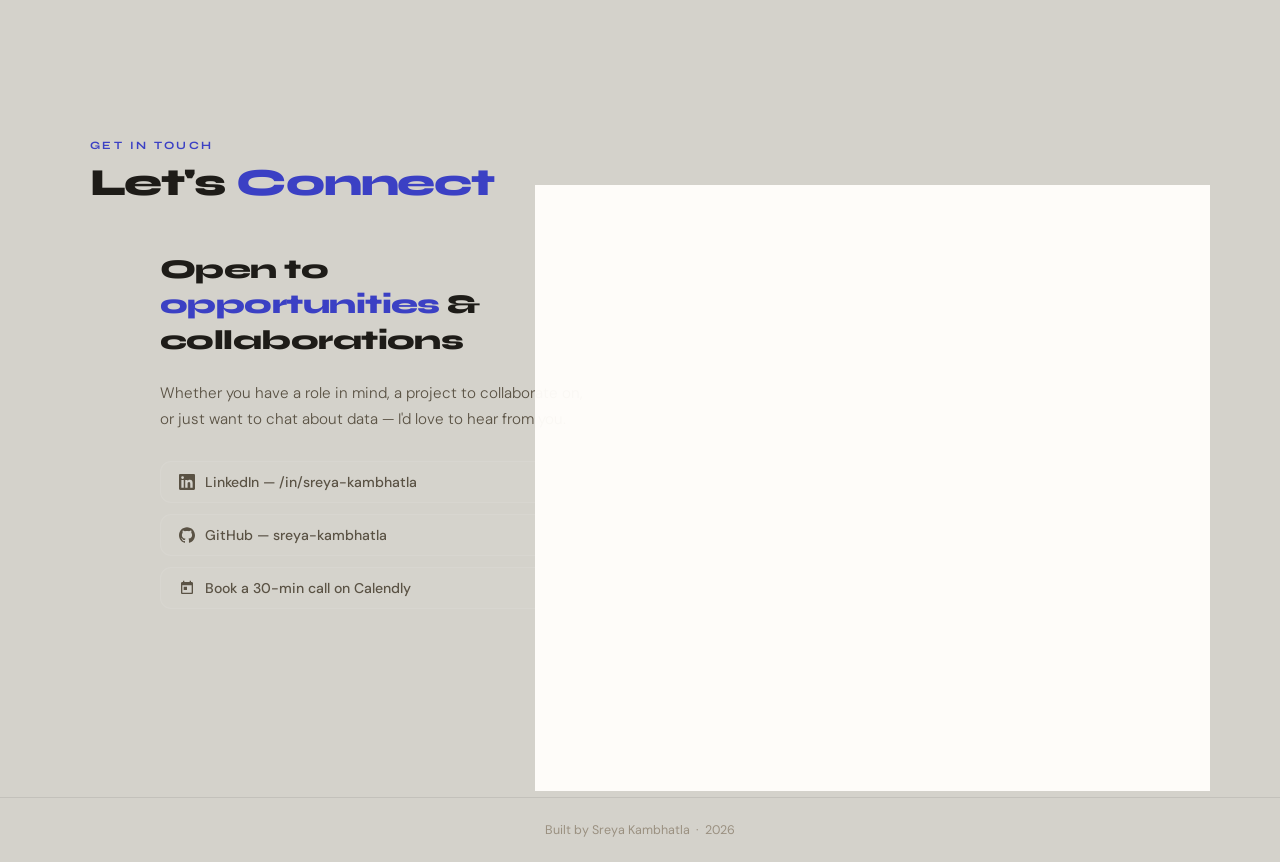
==== commit e2936872: "Update index.html" ====
--- a/index.html
+++ b/index.html
@@ -162,16 +162,18 @@
               <div class="job-detail-inner">
                 <ul class="detail-list">
                   <li>Translated business rules into <strong>decision-tree workflows</strong> for customer service agents</li>
-                  <li>Delivered <strong>5&ndash;6 OTIs</strong> per half-year cycle with wrapper validation testing</li>
-                  <li>Analyzed logs via <strong>AccountContextIDs</strong> to catch failures, latency &amp; user errors</li>
-                  <li>Automated <strong>Teams &rarr; SharePoint</strong> status tracking; authored ITG docs in Confluence</li>
+                  <li>Delivered <strong>5–6 service releases</strong> per half-year cycle with wrapper validation testing</li>
+                  <li>Analyzed logs via <strong>session-level tracing</strong> to catch failures, latency & user errors</li>
+                  <li>Automated <strong>Teams → SharePoint</strong> status tracking; authored ITG docs in Confluence</li>
                 </ul>
                 <div class="detail-tags">
                   <span class="dtag">Business Analysis</span>
-                  <span class="dtag">Requirements Gathering</span>
-                  <span class="dtag">Confluence</span>
+                  <span class="dtag">Excel</span>
+                  <span class="dtag">Process Optimization</span>
+                  <span class="dtag">Jira</span>
                   <span class="dtag">Elastic</span>
-                  <span class="dtag">Jira</span>
+                  <span class="dtag">Power BI</span>
+                  <span class="dtag">Power Automate</span>
                 </div>
               </div>
             </div>
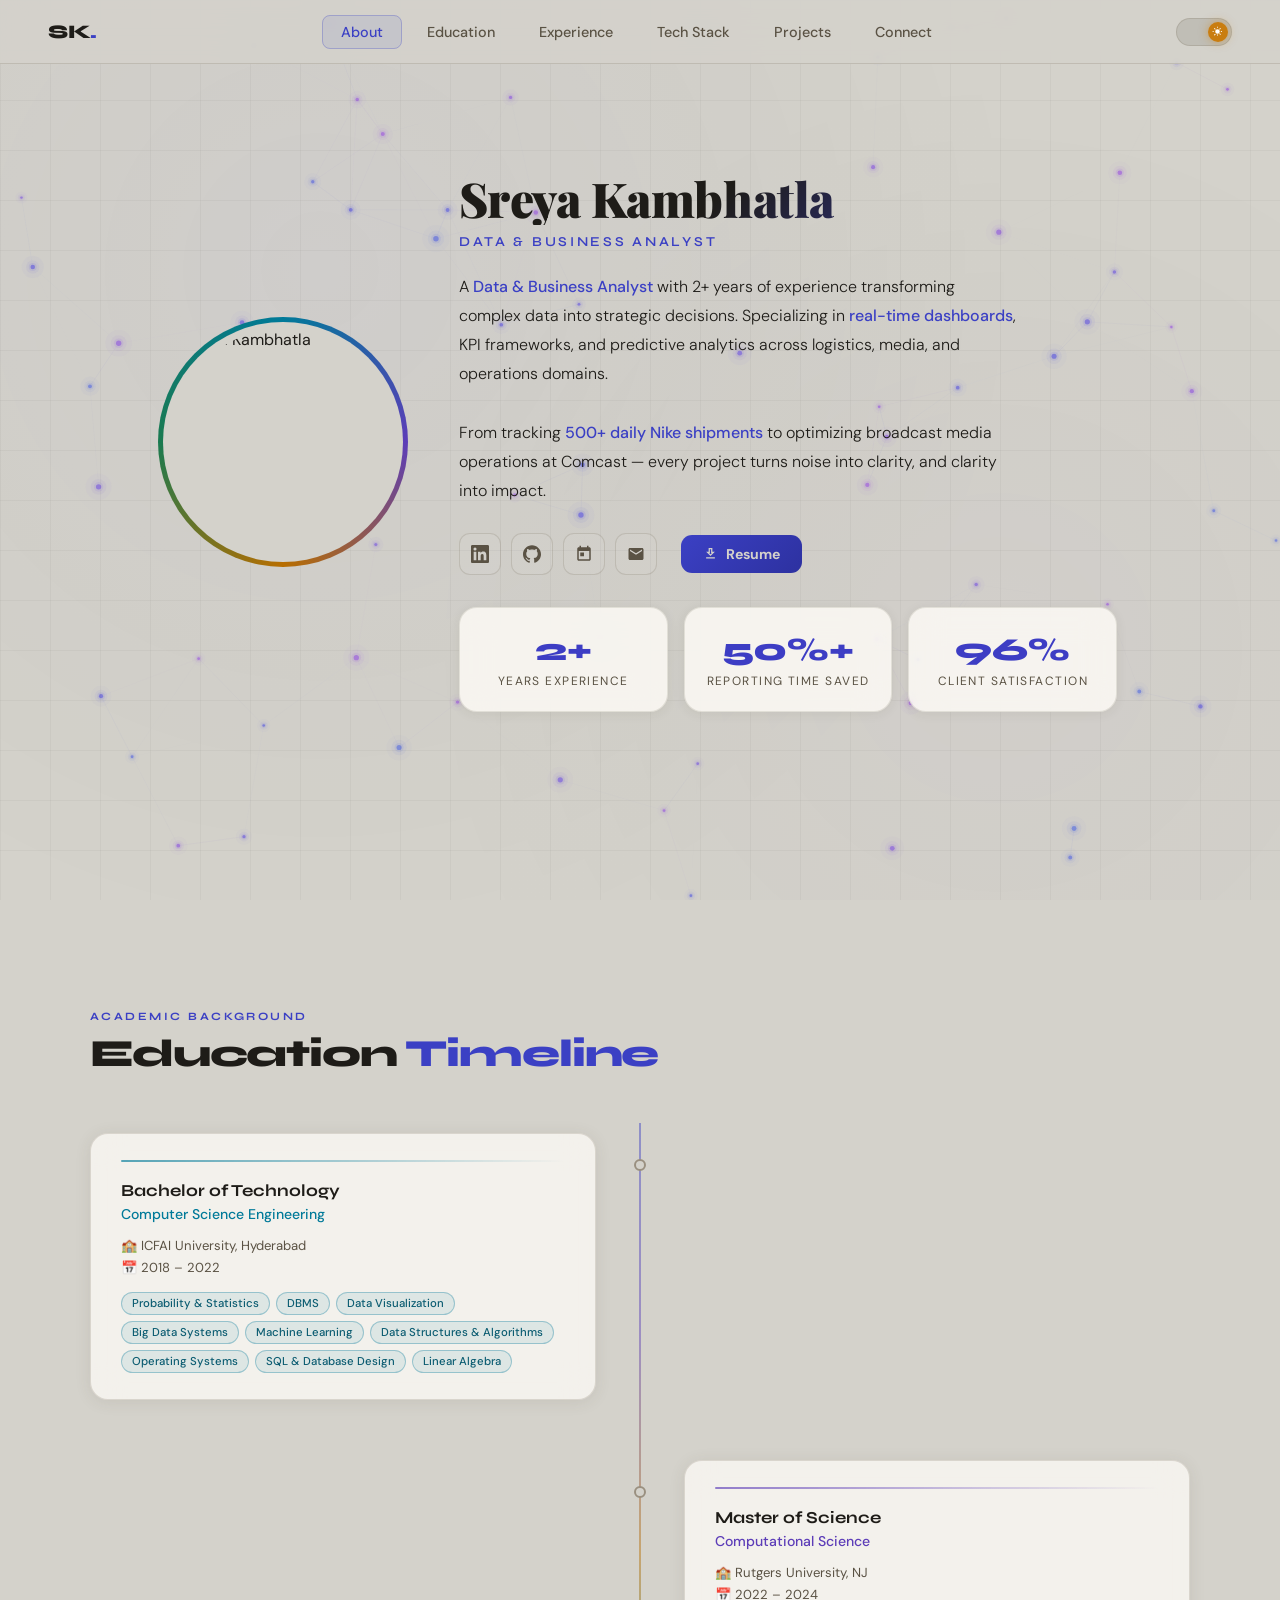
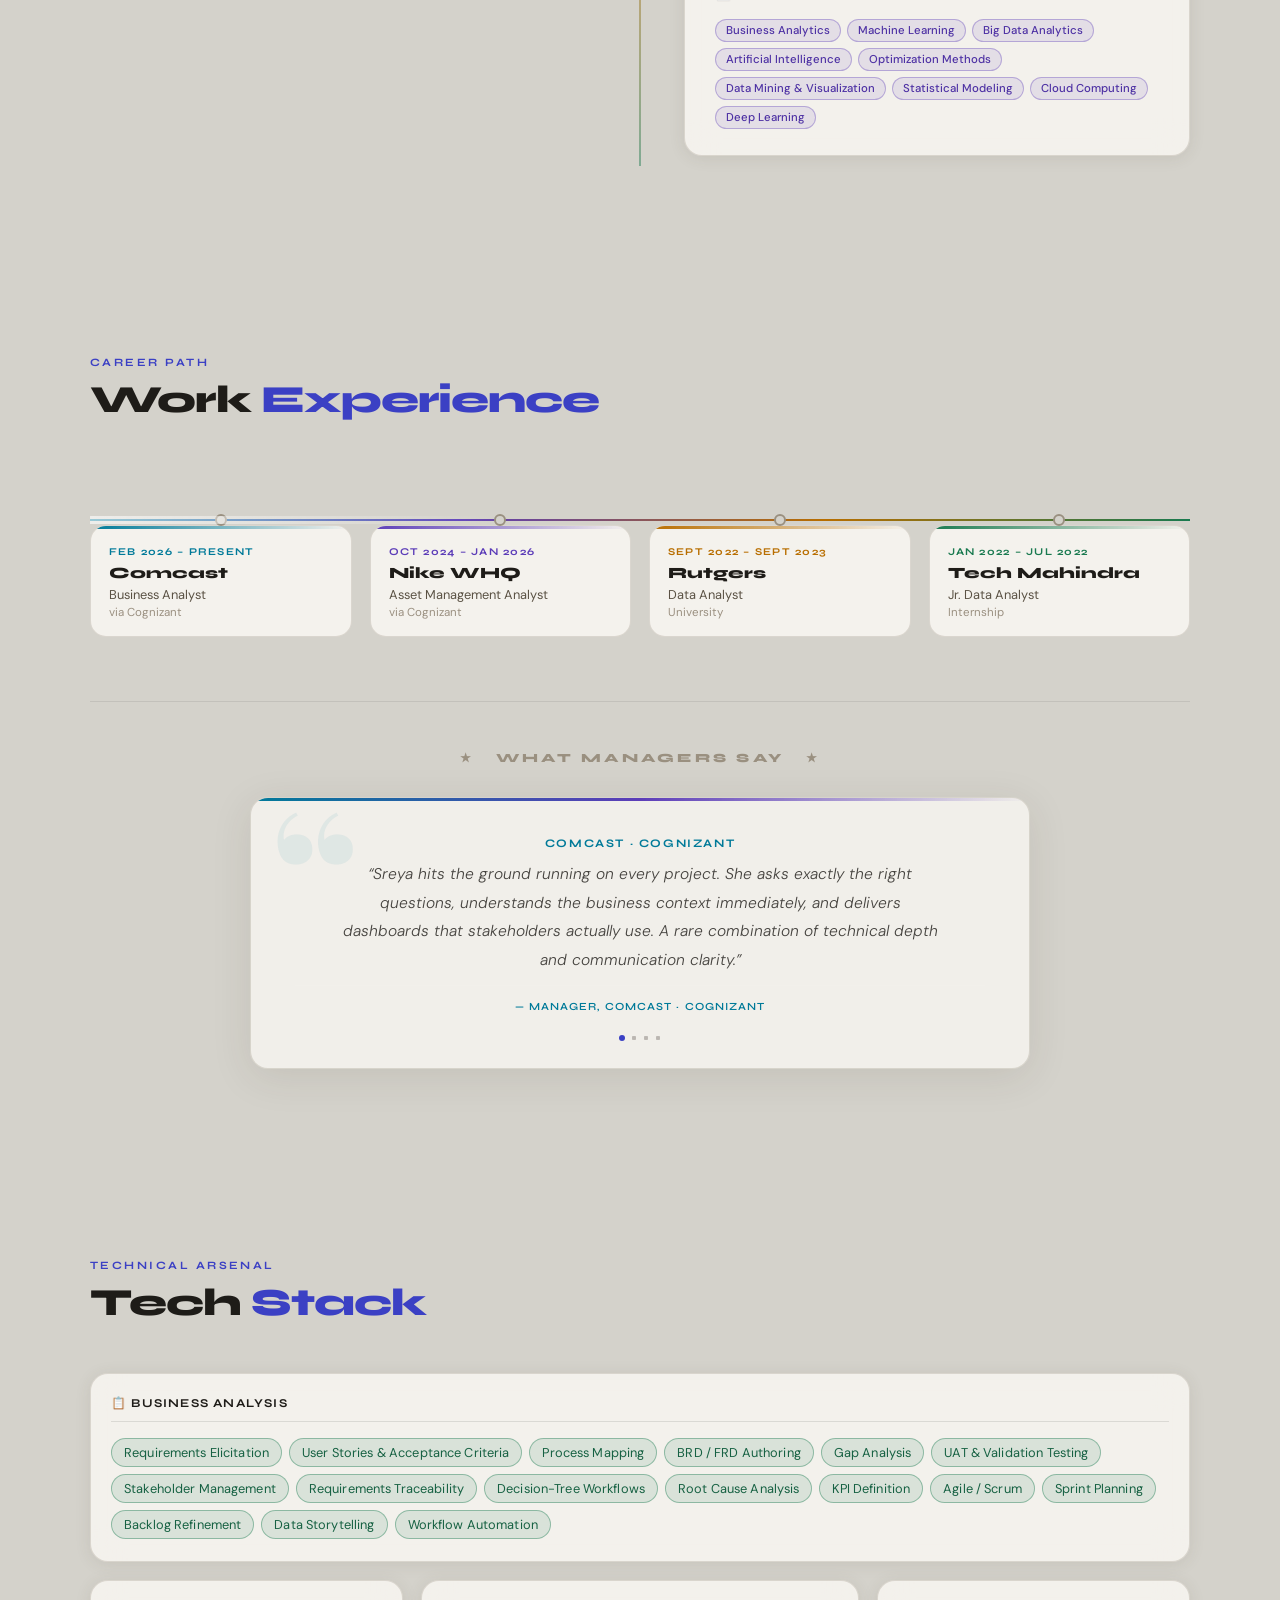
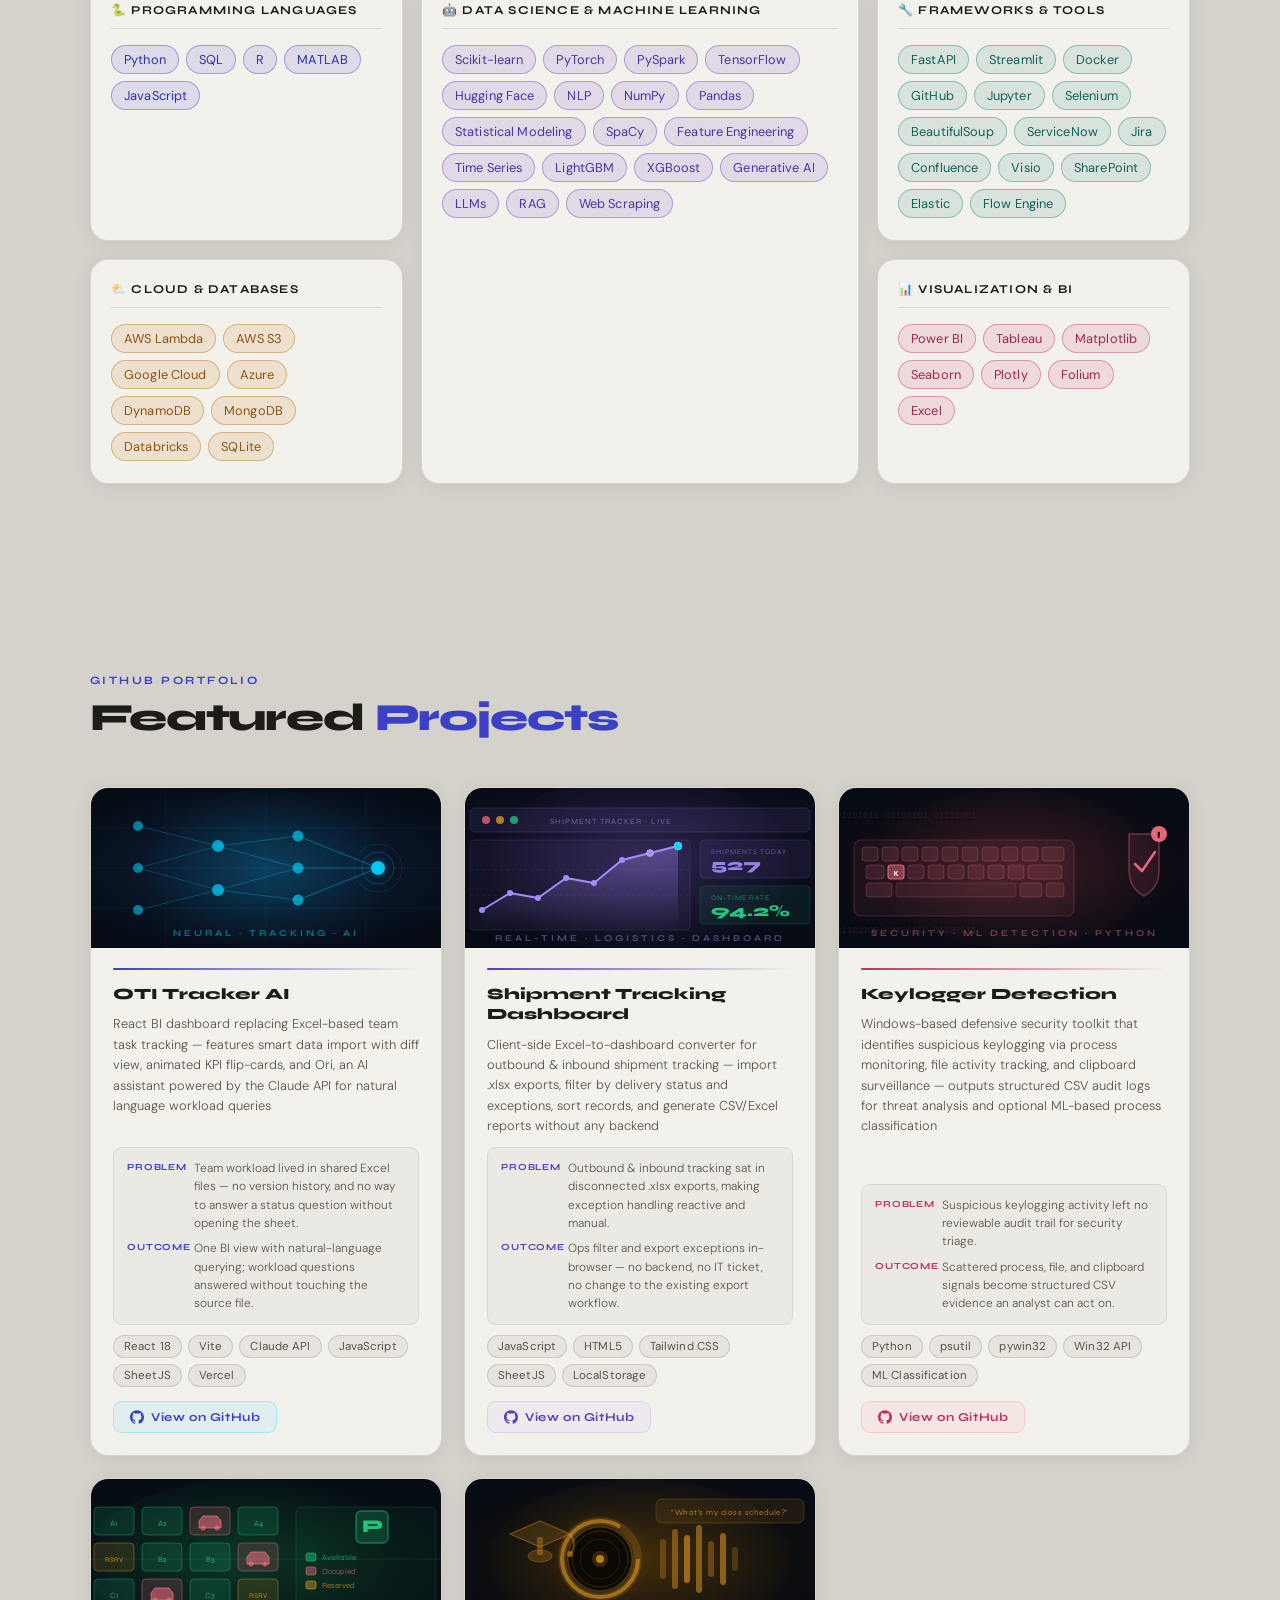
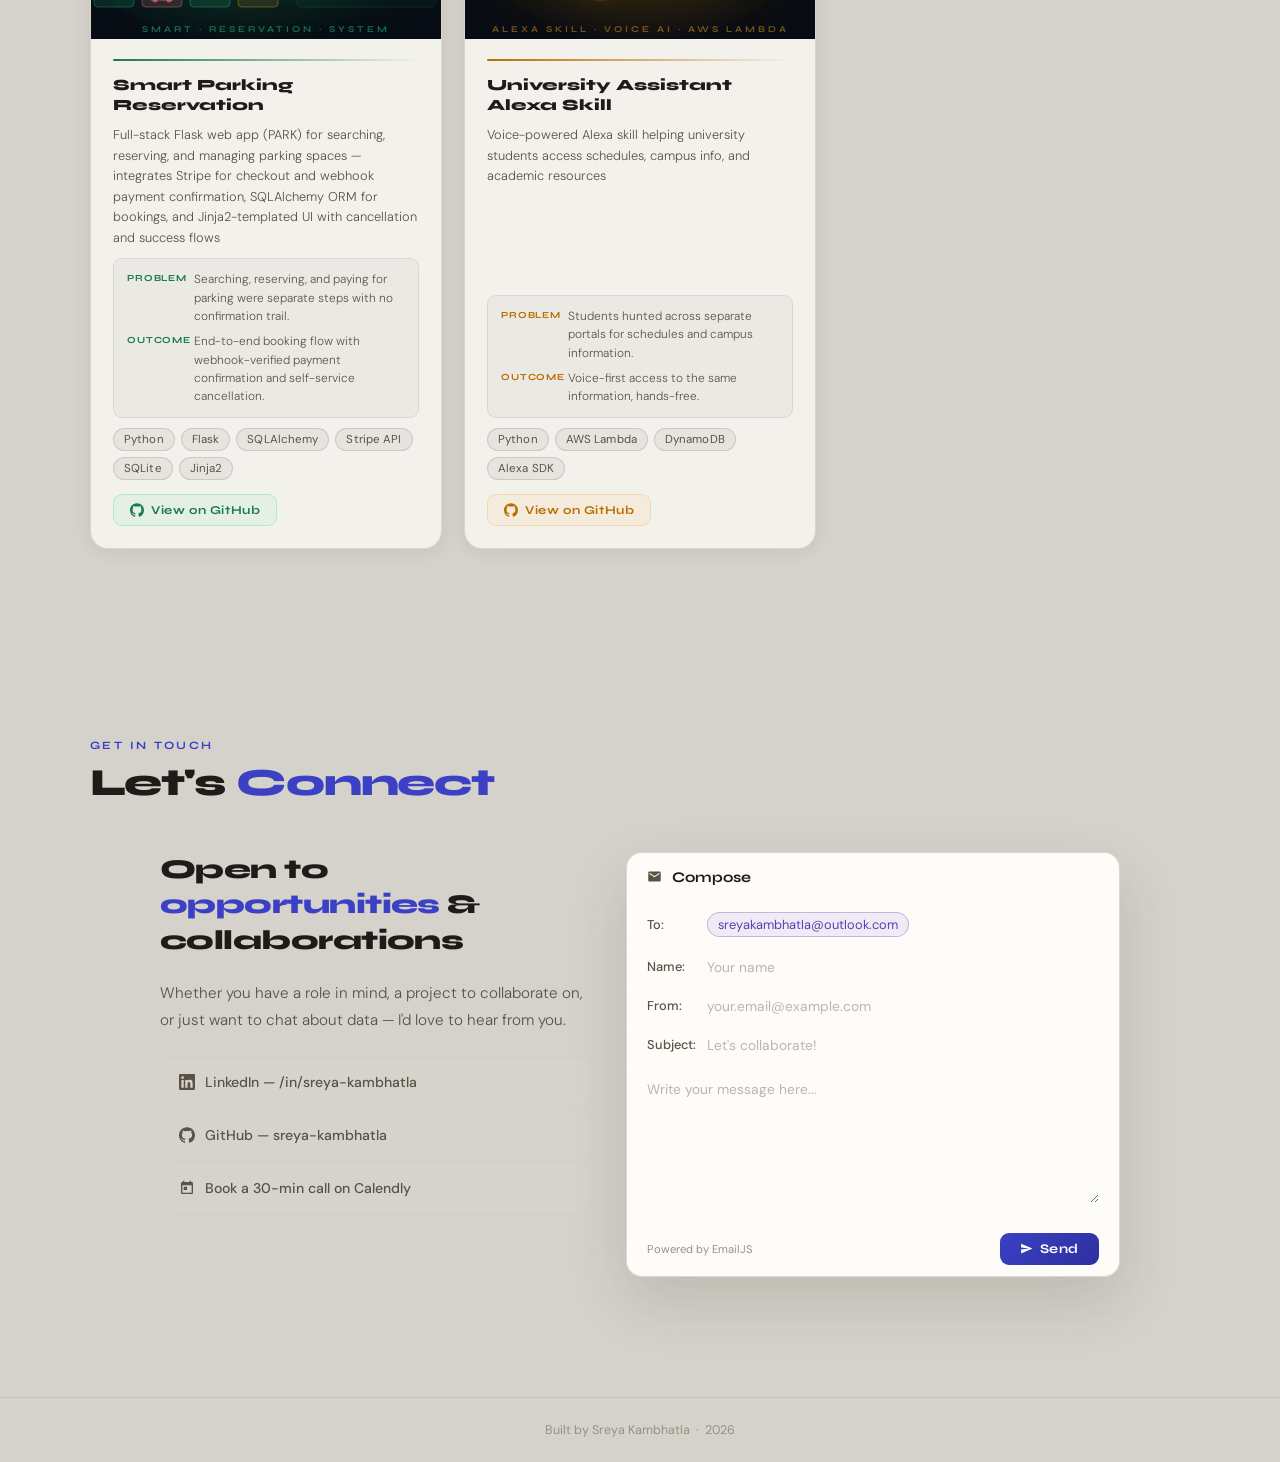
==== commit 981428e4: "Add Business Analysis stack panel and case-study framing to projects The portfolio led with data sci" ====
--- a/index.html
+++ b/index.html
@@ -162,18 +162,16 @@
               <div class="job-detail-inner">
                 <ul class="detail-list">
                   <li>Translated business rules into <strong>decision-tree workflows</strong> for customer service agents</li>
-                  <li>Delivered <strong>5–6 service releases</strong> per half-year cycle with wrapper validation testing</li>
-                  <li>Analyzed logs via <strong>session-level tracing</strong> to catch failures, latency & user errors</li>
-                  <li>Automated <strong>Teams → SharePoint</strong> status tracking; authored ITG docs in Confluence</li>
+                  <li>Delivered <strong>5&ndash;6 OTIs</strong> per half-year cycle with wrapper validation testing</li>
+                  <li>Analyzed logs via <strong>AccountContextIDs</strong> to catch failures, latency &amp; user errors</li>
+                  <li>Automated <strong>Teams &rarr; SharePoint</strong> status tracking; authored ITG docs in Confluence</li>
                 </ul>
                 <div class="detail-tags">
                   <span class="dtag">Business Analysis</span>
-                  <span class="dtag">Excel</span>
-                  <span class="dtag">Process Optimization</span>
+                  <span class="dtag">Requirements Gathering</span>
+                  <span class="dtag">Confluence</span>
+                  <span class="dtag">Elastic</span>
                   <span class="dtag">Jira</span>
-                  <span class="dtag">Elastic</span>
-                  <span class="dtag">Power BI</span>
-                  <span class="dtag">Power Automate</span>
                 </div>
               </div>
             </div>
@@ -318,7 +316,20 @@
     <div class="sec-label reveal">Technical Arsenal</div>
     <h2 class="sec-title reveal" style="transition-delay:.08s">Tech <span>Stack</span></h2>
     <div class="stack-outer">
-      <div class="glass-tile stack-panel sp-lang reveal">
+      <div class="glass-tile stack-panel sp-ba reveal">
+        <div class="stack-panel-title">&#128203; Business Analysis</div>
+        <div class="stack-chips">
+          <span class="chip">Requirements Elicitation</span><span class="chip">User Stories &amp; Acceptance Criteria</span>
+          <span class="chip">Process Mapping</span><span class="chip">BRD / FRD Authoring</span>
+          <span class="chip">Gap Analysis</span><span class="chip">UAT &amp; Validation Testing</span>
+          <span class="chip">Stakeholder Management</span><span class="chip">Requirements Traceability</span>
+          <span class="chip">Decision-Tree Workflows</span><span class="chip">Root Cause Analysis</span>
+          <span class="chip">KPI Definition</span><span class="chip">Agile / Scrum</span>
+          <span class="chip">Sprint Planning</span><span class="chip">Backlog Refinement</span>
+          <span class="chip">Data Storytelling</span><span class="chip">Workflow Automation</span>
+        </div>
+      </div>
+      <div class="glass-tile stack-panel sp-lang reveal" style="transition-delay:.05s">
         <div class="stack-panel-title">&#128013; Programming Languages</div>
         <div class="stack-chips">
           <span class="chip">Python</span><span class="chip">SQL</span>
@@ -346,7 +357,8 @@
           <span class="chip">Docker</span><span class="chip">GitHub</span>
           <span class="chip">Jupyter</span><span class="chip">Selenium</span>
           <span class="chip">BeautifulSoup</span><span class="chip">ServiceNow</span>
-          <span class="chip">Jira</span><span class="chip">Visio</span>
+          <span class="chip">Jira</span><span class="chip">Confluence</span>
+          <span class="chip">Visio</span><span class="chip">SharePoint</span>
           <span class="chip">Elastic</span><span class="chip">Flow Engine</span>
         </div>
       </div>
@@ -434,6 +446,10 @@
           <div class="proj-accent proj-accent--cyan"></div>
           <div class="proj-title">OTI Tracker AI</div>
           <div class="proj-tagline">React BI dashboard replacing Excel-based team task tracking — features smart data import with diff view, animated KPI flip-cards, and Ori, an AI assistant powered by the Claude API for natural language workload queries</div>
+          <div class="proj-case">
+            <div class="pc-row"><span class="pc-k">Problem</span><span class="pc-v">Team workload lived in shared Excel files &mdash; no version history, and no way to answer a status question without opening the sheet.</span></div>
+            <div class="pc-row"><span class="pc-k">Outcome</span><span class="pc-v">One BI view with natural-language querying; workload questions answered without touching the source file.</span></div>
+          </div>
           <div class="proj-chips">
             <span class="chip">React 18</span><span class="chip">Vite</span><span class="chip">Claude API</span><span class="chip">JavaScript</span><span class="chip">SheetJS</span><span class="chip">Vercel</span>
           </div>
@@ -493,6 +509,10 @@
           <div class="proj-accent proj-accent--purple"></div>
           <div class="proj-title">Shipment Tracking Dashboard</div>
           <div class="proj-tagline">Client-side Excel-to-dashboard converter for outbound &amp; inbound shipment tracking — import .xlsx exports, filter by delivery status and exceptions, sort records, and generate CSV/Excel reports without any backend</div>
+          <div class="proj-case">
+            <div class="pc-row"><span class="pc-k">Problem</span><span class="pc-v">Outbound &amp; inbound tracking sat in disconnected .xlsx exports, making exception handling reactive and manual.</span></div>
+            <div class="pc-row"><span class="pc-k">Outcome</span><span class="pc-v">Ops filter and export exceptions in-browser &mdash; no backend, no IT ticket, no change to the existing export workflow.</span></div>
+          </div>
           <div class="proj-chips">
             <span class="chip">JavaScript</span><span class="chip">HTML5</span><span class="chip">Tailwind CSS</span><span class="chip">SheetJS</span><span class="chip">LocalStorage</span>
           </div>
@@ -562,6 +582,10 @@
           <div class="proj-accent proj-accent--rose"></div>
           <div class="proj-title">Keylogger Detection</div>
           <div class="proj-tagline">Windows-based defensive security toolkit that identifies suspicious keylogging via process monitoring, file activity tracking, and clipboard surveillance — outputs structured CSV audit logs for threat analysis and optional ML-based process classification</div>
+          <div class="proj-case">
+            <div class="pc-row"><span class="pc-k">Problem</span><span class="pc-v">Suspicious keylogging activity left no reviewable audit trail for security triage.</span></div>
+            <div class="pc-row"><span class="pc-k">Outcome</span><span class="pc-v">Scattered process, file, and clipboard signals become structured CSV evidence an analyst can act on.</span></div>
+          </div>
           <div class="proj-chips">
             <span class="chip">Python</span><span class="chip">psutil</span><span class="chip">pywin32</span><span class="chip">Win32 API</span><span class="chip">ML Classification</span>
           </div>
@@ -641,6 +665,10 @@
           <div class="proj-accent proj-accent--green"></div>
           <div class="proj-title">Smart Parking Reservation</div>
           <div class="proj-tagline">Full-stack Flask web app (PARK) for searching, reserving, and managing parking spaces — integrates Stripe for checkout and webhook payment confirmation, SQLAlchemy ORM for bookings, and Jinja2-templated UI with cancellation and success flows</div>
+          <div class="proj-case">
+            <div class="pc-row"><span class="pc-k">Problem</span><span class="pc-v">Searching, reserving, and paying for parking were separate steps with no confirmation trail.</span></div>
+            <div class="pc-row"><span class="pc-k">Outcome</span><span class="pc-v">End-to-end booking flow with webhook-verified payment confirmation and self-service cancellation.</span></div>
+          </div>
           <div class="proj-chips">
             <span class="chip">Python</span><span class="chip">Flask</span><span class="chip">SQLAlchemy</span><span class="chip">Stripe API</span><span class="chip">SQLite</span><span class="chip">Jinja2</span>
           </div>
@@ -701,6 +729,10 @@
           <div class="proj-accent proj-accent--amber"></div>
           <div class="proj-title">University Assistant Alexa Skill</div>
           <div class="proj-tagline">Voice-powered Alexa skill helping university students access schedules, campus info, and academic resources</div>
+          <div class="proj-case">
+            <div class="pc-row"><span class="pc-k">Problem</span><span class="pc-v">Students hunted across separate portals for schedules and campus information.</span></div>
+            <div class="pc-row"><span class="pc-k">Outcome</span><span class="pc-v">Voice-first access to the same information, hands-free.</span></div>
+          </div>
           <div class="proj-chips">
             <span class="chip">Python</span><span class="chip">AWS Lambda</span><span class="chip">DynamoDB</span><span class="chip">Alexa SDK</span>
           </div>
--- a/styles.css
+++ b/styles.css
@@ -95,6 +95,9 @@
 }
 
 /* ── TECH STACK chips — per-category colours restored ───── */
+[data-theme="light"] .sp-ba .chip{
+  background:rgba(26,122,80,.12);border-color:rgba(26,122,80,.40);color:rgba(12,90,58,.95);
+}
 [data-theme="light"] .sp-lang .chip{
   background:rgba(59,64,196,.12);border-color:rgba(59,64,196,.40);color:rgba(35,40,160,.95);
 }
@@ -575,13 +578,14 @@
 /* ══ TECH STACK — 5-panel matching reference ══ */
 .stack-outer{display:grid;
   grid-template-columns:1fr 1.4fr 1fr;
-  grid-template-rows:auto auto;
+  grid-template-rows:auto auto auto;
   gap:18px;}
-.sp-lang {grid-column:1;grid-row:1;}
-.sp-dsml {grid-column:2;grid-row:1/3;}
-.sp-tools{grid-column:3;grid-row:1;}
-.sp-cloud{grid-column:1;grid-row:2;}
-.sp-viz  {grid-column:3;grid-row:2;}
+.sp-ba   {grid-column:1/4;grid-row:1;}
+.sp-lang {grid-column:1;grid-row:2;}
+.sp-dsml {grid-column:2;grid-row:2/4;}
+.sp-tools{grid-column:3;grid-row:2;}
+.sp-cloud{grid-column:1;grid-row:3;}
+.sp-viz  {grid-column:3;grid-row:3;}
 .stack-panel{padding:22px 20px;}
 .stack-panel-title{font-family:"Syne",sans-serif;font-size:.75rem;font-weight:700;
   letter-spacing:.1em;text-transform:uppercase;color:var(--text);
@@ -592,6 +596,7 @@
   transition:opacity .2s,transform .2s;cursor:default;letter-spacing:.01em;}
 .chip:hover{opacity:.82;transform:translateY(-1px);}
 /* Subtle tinted glass per category */
+.sp-ba    .chip{background:rgba(38,217,138,.06);border-color:rgba(38,217,138,.18);color:rgba(175,235,205,.85);}
 .sp-lang  .chip{background:rgba(59,130,246,.06);border-color:rgba(59,130,246,.18);color:rgba(180,205,240,.85);}
 .sp-dsml  .chip{background:rgba(139,92,246,.06);border-color:rgba(139,92,246,.18);color:rgba(210,200,245,.85);}
 .sp-tools .chip{background:rgba(20,184,166,.06);border-color:rgba(20,184,166,.18);color:rgba(170,230,225,.85);}
@@ -671,6 +676,49 @@
   font-weight: 300;
   line-height: 1.6;
   flex: 1;
+}
+
+/* Problem / Outcome case-study block */
+.proj-case {
+  display: flex;
+  flex-direction: column;
+  gap: 7px;
+  padding: 11px 13px;
+  border-radius: 9px;
+  background: rgba(255,255,255,.035);
+  border: 1px solid rgba(255,255,255,.07);
+}
+.pc-row {
+  display: grid;
+  grid-template-columns: 58px 1fr;
+  gap: 9px;
+  align-items: start;
+}
+.pc-k {
+  font-family: "Syne", sans-serif;
+  font-size: .58rem;
+  font-weight: 700;
+  letter-spacing: .09em;
+  text-transform: uppercase;
+  padding-top: 2px;
+  color: var(--muted);
+}
+.pc-v {
+  font-size: .74rem;
+  font-weight: 300;
+  line-height: 1.55;
+  color: var(--muted);
+}
+/* Label picks up each card's accent colour */
+.proj-card:has(.proj-banner--cyan)   .pc-k { color: var(--cyan); }
+.proj-card:has(.proj-banner--purple) .pc-k { color: var(--purple); }
+.proj-card:has(.proj-banner--rose)   .pc-k { color: var(--rose); }
+.proj-card:has(.proj-banner--green)  .pc-k { color: var(--green); }
+.proj-card:has(.proj-banner--amber)  .pc-k { color: var(--amber); }
+
+[data-theme="light"] .proj-case {
+  background: rgba(0,0,0,.03);
+  border-color: rgba(0,0,0,.08);
 }
 
 .proj-chips {
@@ -833,6 +881,7 @@
   .connect-wrapper{grid-template-columns:1fr;}
   .stack-outer{grid-template-columns:1fr 1fr;}
   /* Data Science panel spans full width since it has the most chips */
+  .sp-ba{grid-column:1/3;grid-row:auto;}
   .sp-dsml{grid-column:1/3;grid-row:auto;}
   .sp-lang,.sp-tools,.sp-cloud,.sp-viz{grid-column:auto;grid-row:auto;}
 }
@@ -986,6 +1035,7 @@
 
   /* Tech stack: all panels stacked */
   .stack-outer{ grid-template-columns:1fr; }
+  .sp-ba{ grid-column:auto; }
   .sp-dsml{ grid-column:auto; }
 
   /* Quotes label: letter-spacing:.26em is too wide on mobile —
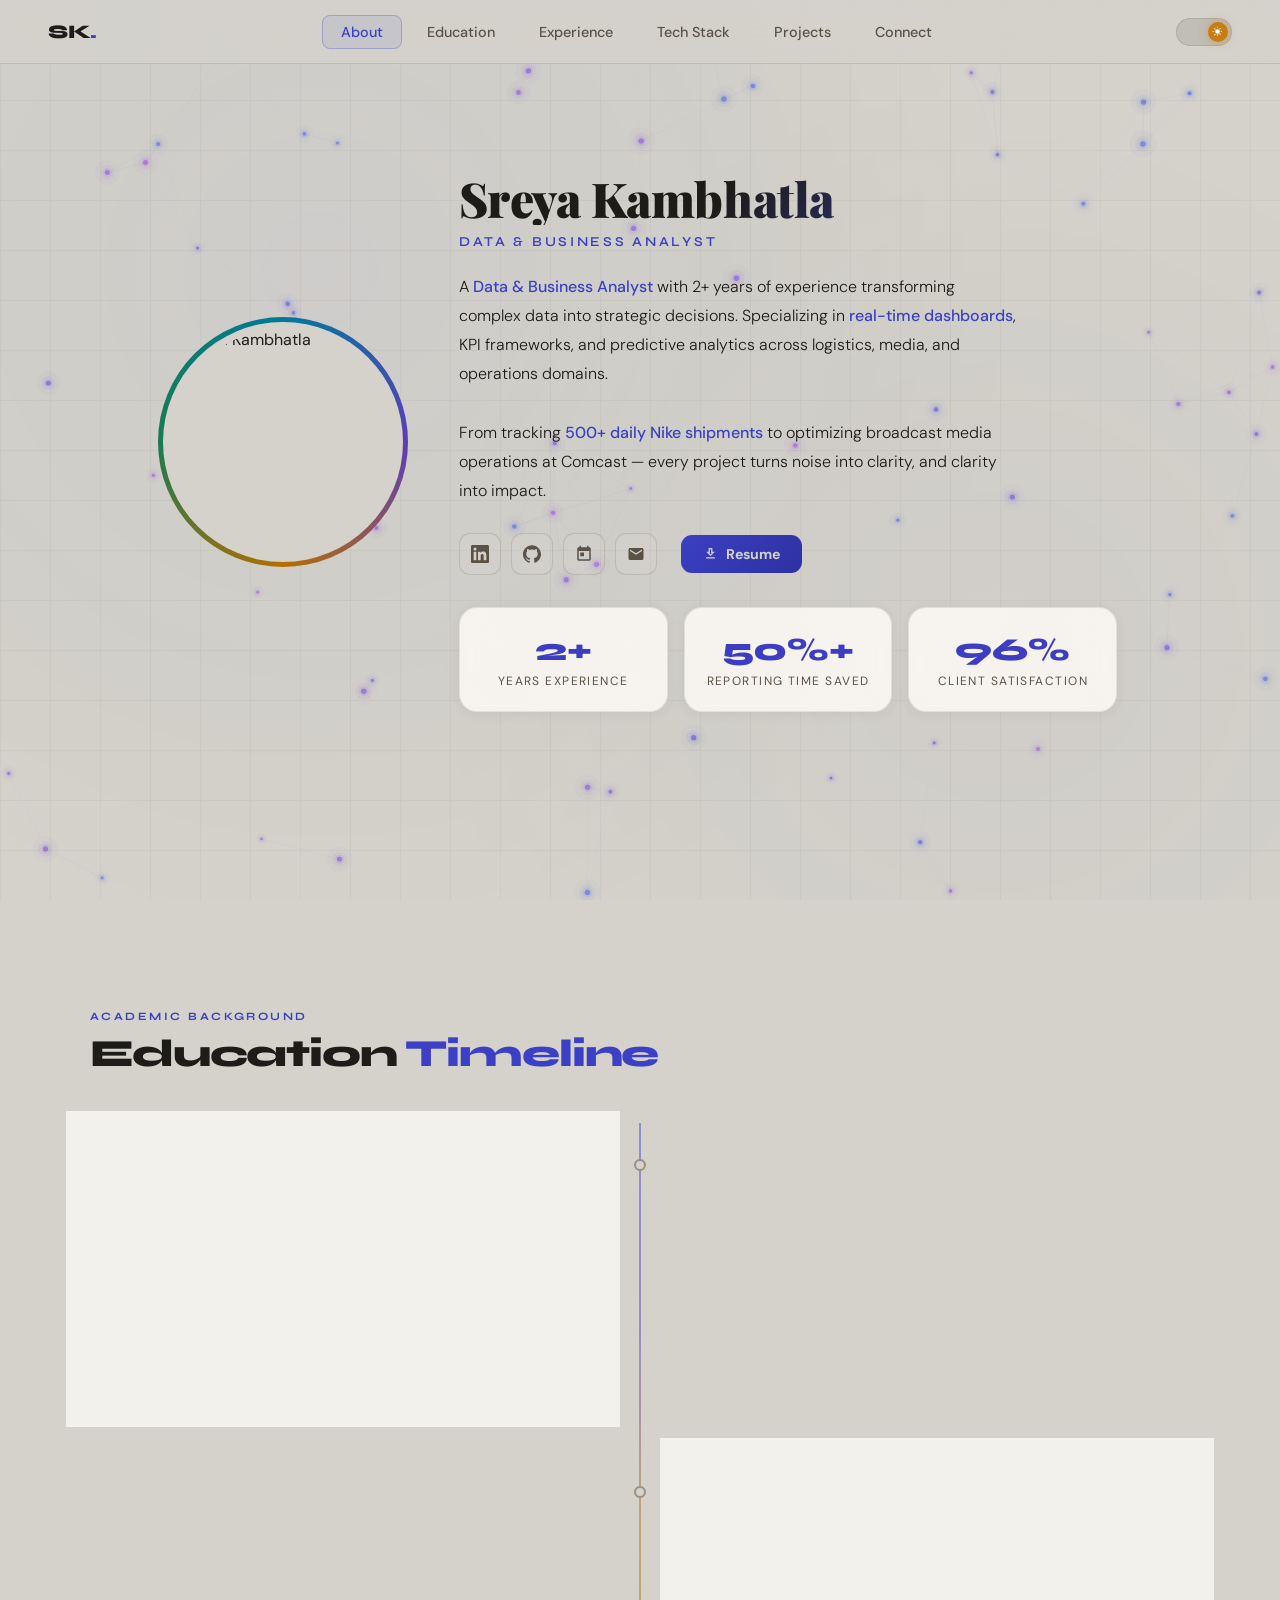
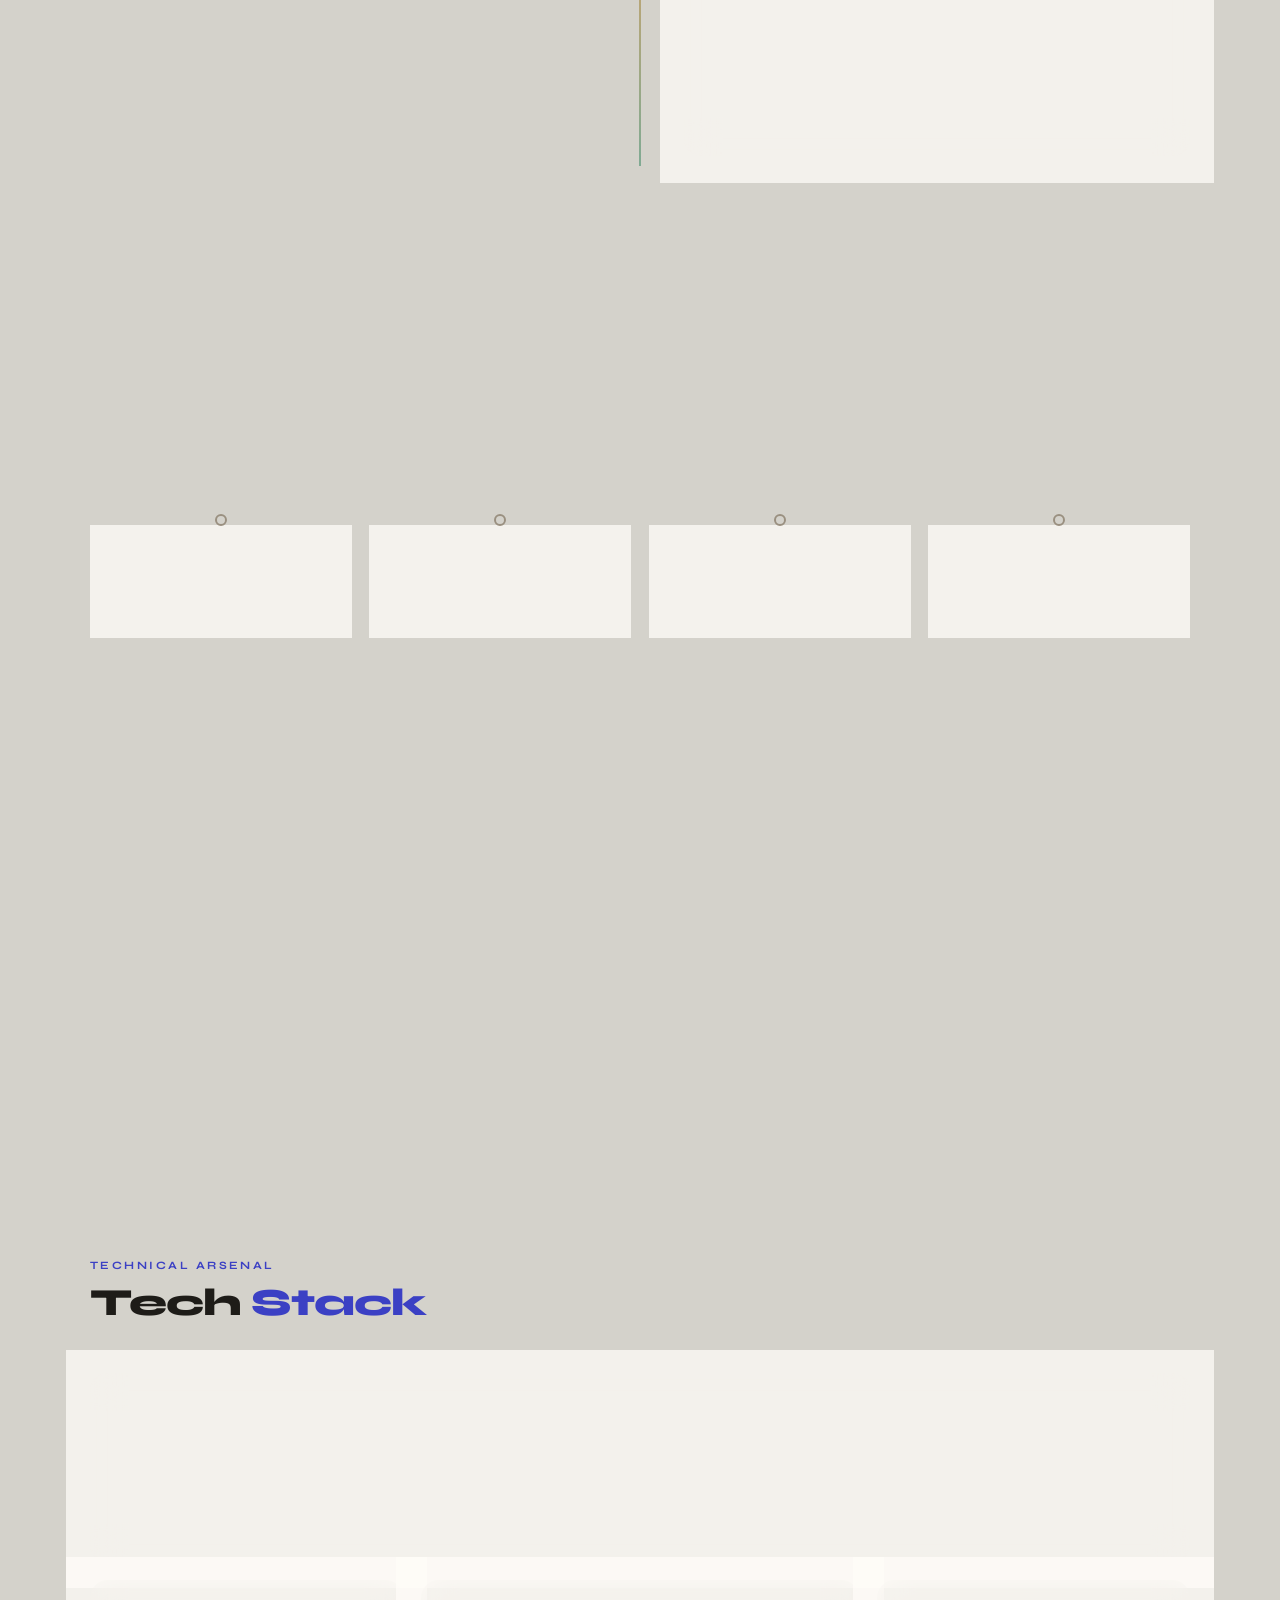
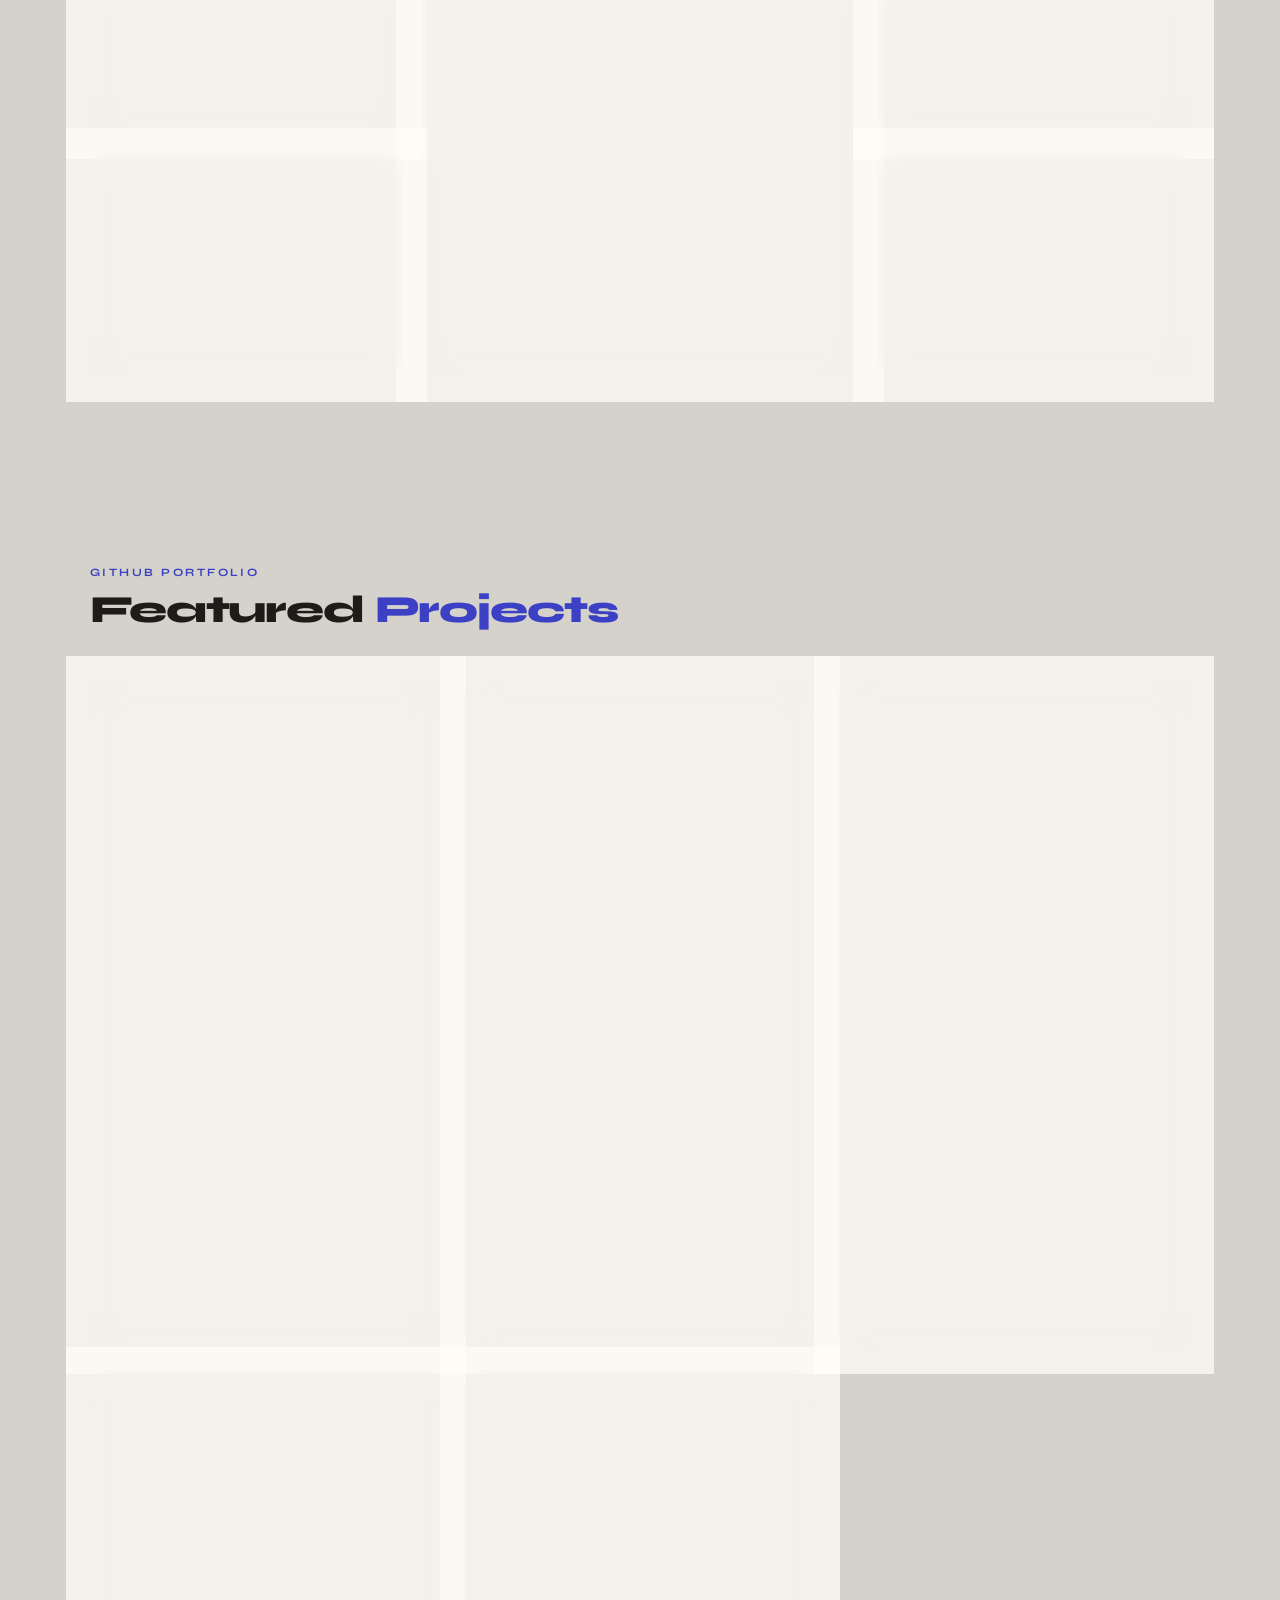
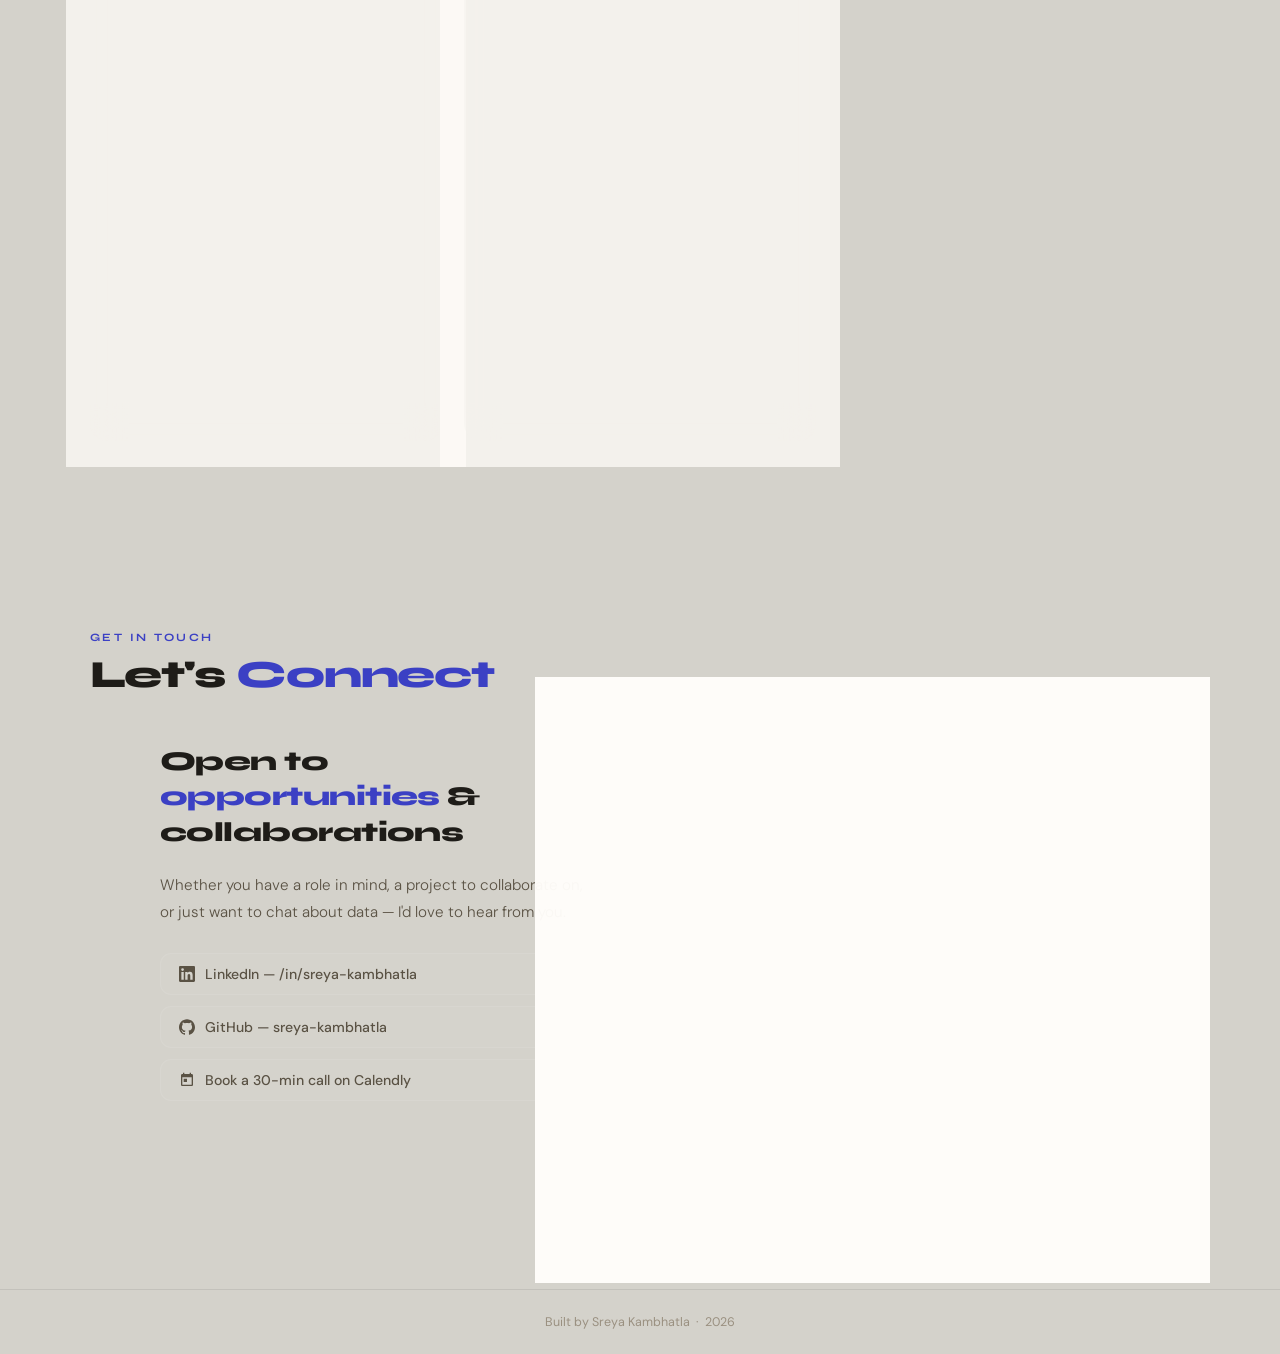
==== commit 3c7c1580: "Rebuild Tech Stack from resume, drop ML/data science tooling Realign the Tech Stack section with the" ====
--- a/index.html
+++ b/index.html
@@ -317,66 +317,60 @@
     <h2 class="sec-title reveal" style="transition-delay:.08s">Tech <span>Stack</span></h2>
     <div class="stack-outer">
       <div class="glass-tile stack-panel sp-ba reveal">
-        <div class="stack-panel-title">&#128203; Business Analysis</div>
+        <div class="stack-panel-title">&#128203; Business Analysis &amp; Project Management</div>
         <div class="stack-chips">
-          <span class="chip">Requirements Elicitation</span><span class="chip">User Stories &amp; Acceptance Criteria</span>
-          <span class="chip">Process Mapping</span><span class="chip">BRD / FRD Authoring</span>
-          <span class="chip">Gap Analysis</span><span class="chip">UAT &amp; Validation Testing</span>
-          <span class="chip">Stakeholder Management</span><span class="chip">Requirements Traceability</span>
-          <span class="chip">Decision-Tree Workflows</span><span class="chip">Root Cause Analysis</span>
-          <span class="chip">KPI Definition</span><span class="chip">Agile / Scrum</span>
-          <span class="chip">Sprint Planning</span><span class="chip">Backlog Refinement</span>
-          <span class="chip">Data Storytelling</span><span class="chip">Workflow Automation</span>
+          <span class="chip">Requirements Elicitation</span><span class="chip">Systems Development</span>
+          <span class="chip">Project Scope Management</span><span class="chip">Project Scheduling</span>
+          <span class="chip">Project Delivery Processes</span><span class="chip">Risk Monitoring</span>
+          <span class="chip">Cost Tracking</span><span class="chip">Stakeholder Relationship Management</span>
+          <span class="chip">Process Mapping</span><span class="chip">Process Documentation</span>
+          <span class="chip">UAT &amp; Validation Testing</span><span class="chip">Decision-Tree Workflows</span>
+          <span class="chip">Root Cause Analysis</span><span class="chip">KPI Definition</span>
+          <span class="chip">A/B Testing</span><span class="chip">Agile / Scrum</span>
         </div>
       </div>
       <div class="glass-tile stack-panel sp-lang reveal" style="transition-delay:.05s">
         <div class="stack-panel-title">&#128013; Programming Languages</div>
         <div class="stack-chips">
-          <span class="chip">Python</span><span class="chip">SQL</span>
-          <span class="chip">R</span><span class="chip">MATLAB</span><span class="chip">JavaScript</span>
-        </div>
-      </div>
-      <div class="glass-tile stack-panel sp-dsml reveal" style="transition-delay:.1s">
-        <div class="stack-panel-title">&#129302; Data Science &amp; Machine Learning</div>
+          <span class="chip">SQL</span><span class="chip">Python</span>
+          <span class="chip">R</span><span class="chip">PowerShell</span><span class="chip">HTML</span>
+        </div>
+      </div>
+      <div class="glass-tile stack-panel sp-tools reveal" style="transition-delay:.1s">
+        <div class="stack-panel-title">&#128295; Project Tools &amp; Platforms</div>
         <div class="stack-chips">
-          <span class="chip">Scikit-learn</span><span class="chip">PyTorch</span>
-          <span class="chip">PySpark</span><span class="chip">TensorFlow</span>
-          <span class="chip">Hugging Face</span><span class="chip">NLP</span>
-          <span class="chip">NumPy</span><span class="chip">Pandas</span>
-          <span class="chip">Statistical Modeling</span><span class="chip">SpaCy</span>
-          <span class="chip">Feature Engineering</span><span class="chip">Time Series</span>
-          <span class="chip">LightGBM</span><span class="chip">XGBoost</span>
-          <span class="chip">Generative AI</span><span class="chip">LLMs</span>
-          <span class="chip">RAG</span><span class="chip">Web Scraping</span>
-        </div>
-      </div>
-      <div class="glass-tile stack-panel sp-tools reveal" style="transition-delay:.2s">
-        <div class="stack-panel-title">&#128295; Frameworks &amp; Tools</div>
-        <div class="stack-chips">
-          <span class="chip">FastAPI</span><span class="chip">Streamlit</span>
-          <span class="chip">Docker</span><span class="chip">GitHub</span>
-          <span class="chip">Jupyter</span><span class="chip">Selenium</span>
-          <span class="chip">BeautifulSoup</span><span class="chip">ServiceNow</span>
           <span class="chip">Jira</span><span class="chip">Confluence</span>
-          <span class="chip">Visio</span><span class="chip">SharePoint</span>
+          <span class="chip">ServiceNow</span><span class="chip">Microsoft Project</span>
+          <span class="chip">Microsoft Visio</span><span class="chip">Microsoft Excel</span>
+          <span class="chip">Microsoft Word</span><span class="chip">SharePoint</span>
           <span class="chip">Elastic</span><span class="chip">Flow Engine</span>
-        </div>
-      </div>
-      <div class="glass-tile stack-panel sp-cloud reveal" style="transition-delay:.15s">
-        <div class="stack-panel-title">&#9925; Cloud &amp; Databases</div>
-        <div class="stack-chips">
-          <span class="chip">AWS Lambda</span><span class="chip">AWS S3</span>
-          <span class="chip">Google Cloud</span><span class="chip">Azure</span>
-          <span class="chip">DynamoDB</span><span class="chip">MongoDB</span>
-          <span class="chip">Databricks</span><span class="chip">SQLite</span>
-        </div>
-      </div>
-      <div class="glass-tile stack-panel sp-viz reveal" style="transition-delay:.25s">
+          <span class="chip">Cafe</span><span class="chip">Git</span>
+          <span class="chip">Jupyter</span>
+        </div>
+      </div>
+      <div class="glass-tile stack-panel sp-viz reveal" style="transition-delay:.15s">
         <div class="stack-panel-title">&#128202; Visualization &amp; BI</div>
         <div class="stack-chips">
           <span class="chip">Power BI</span><span class="chip">Tableau</span>
-          <span class="chip">Matplotlib</span><span class="chip">Seaborn</span>
-          <span class="chip">Plotly</span><span class="chip">Folium</span><span class="chip">Excel</span>
+          <span class="chip">Streamlit</span><span class="chip">Matplotlib</span>
+          <span class="chip">Seaborn</span>
+        </div>
+      </div>
+      <div class="glass-tile stack-panel sp-ai reveal" style="transition-delay:.2s">
+        <div class="stack-panel-title">&#129302; AI &amp; Automation Tools</div>
+        <div class="stack-chips">
+          <span class="chip">Claude</span><span class="chip">M365 Copilot</span>
+          <span class="chip">GitHub Copilot</span><span class="chip">Cursor</span>
+          <span class="chip">Workflow Automation</span><span class="chip">AI-Assisted Documentation</span>
+        </div>
+      </div>
+      <div class="glass-tile stack-panel sp-cloud reveal" style="transition-delay:.25s">
+        <div class="stack-panel-title">&#9925; Databases &amp; Cloud</div>
+        <div class="stack-chips">
+          <span class="chip">MySQL</span><span class="chip">Oracle</span>
+          <span class="chip">DynamoDB</span><span class="chip">Microsoft Azure</span>
+          <span class="chip">GCP</span><span class="chip">AWS Lambda</span>
+          <span class="chip">AWS CloudWatch</span><span class="chip">ETL</span>
         </div>
       </div>
     </div>
--- a/styles.css
+++ b/styles.css
@@ -101,7 +101,7 @@
 [data-theme="light"] .sp-lang .chip{
   background:rgba(59,64,196,.12);border-color:rgba(59,64,196,.40);color:rgba(35,40,160,.95);
 }
-[data-theme="light"] .sp-dsml .chip{
+[data-theme="light"] .sp-ai .chip{
   background:rgba(92,61,184,.12);border-color:rgba(92,61,184,.40);color:rgba(70,40,160,.95);
 }
 [data-theme="light"] .sp-tools .chip{
@@ -582,10 +582,10 @@
   gap:18px;}
 .sp-ba   {grid-column:1/4;grid-row:1;}
 .sp-lang {grid-column:1;grid-row:2;}
-.sp-dsml {grid-column:2;grid-row:2/4;}
-.sp-tools{grid-column:3;grid-row:2;}
-.sp-cloud{grid-column:1;grid-row:3;}
-.sp-viz  {grid-column:3;grid-row:3;}
+.sp-tools{grid-column:2;grid-row:2/4;}
+.sp-viz  {grid-column:3;grid-row:2;}
+.sp-ai   {grid-column:1;grid-row:3;}
+.sp-cloud{grid-column:3;grid-row:3;}
 .stack-panel{padding:22px 20px;}
 .stack-panel-title{font-family:"Syne",sans-serif;font-size:.75rem;font-weight:700;
   letter-spacing:.1em;text-transform:uppercase;color:var(--text);
@@ -598,7 +598,7 @@
 /* Subtle tinted glass per category */
 .sp-ba    .chip{background:rgba(38,217,138,.06);border-color:rgba(38,217,138,.18);color:rgba(175,235,205,.85);}
 .sp-lang  .chip{background:rgba(59,130,246,.06);border-color:rgba(59,130,246,.18);color:rgba(180,205,240,.85);}
-.sp-dsml  .chip{background:rgba(139,92,246,.06);border-color:rgba(139,92,246,.18);color:rgba(210,200,245,.85);}
+.sp-ai    .chip{background:rgba(139,92,246,.06);border-color:rgba(139,92,246,.18);color:rgba(210,200,245,.85);}
 .sp-tools .chip{background:rgba(20,184,166,.06);border-color:rgba(20,184,166,.18);color:rgba(170,230,225,.85);}
 .sp-cloud .chip{background:rgba(245,158,11,.06);border-color:rgba(245,158,11,.18);color:rgba(240,215,170,.85);}
 .sp-viz   .chip{background:rgba(236,72,153,.06);border-color:rgba(236,72,153,.18);color:rgba(240,190,215,.85);}
@@ -882,8 +882,8 @@
   .stack-outer{grid-template-columns:1fr 1fr;}
   /* Data Science panel spans full width since it has the most chips */
   .sp-ba{grid-column:1/3;grid-row:auto;}
-  .sp-dsml{grid-column:1/3;grid-row:auto;}
-  .sp-lang,.sp-tools,.sp-cloud,.sp-viz{grid-column:auto;grid-row:auto;}
+  .sp-tools{grid-column:1/3;grid-row:auto;}
+  .sp-lang,.sp-ai,.sp-cloud,.sp-viz{grid-column:auto;grid-row:auto;}
 }
 
 /* ══════════════════════════════════════════════════════════
@@ -1036,7 +1036,7 @@
   /* Tech stack: all panels stacked */
   .stack-outer{ grid-template-columns:1fr; }
   .sp-ba{ grid-column:auto; }
-  .sp-dsml{ grid-column:auto; }
+  .sp-tools{ grid-column:auto; }
 
   /* Quotes label: letter-spacing:.26em is too wide on mobile —
    * the text exceeds screen width and breaks outside the stars.
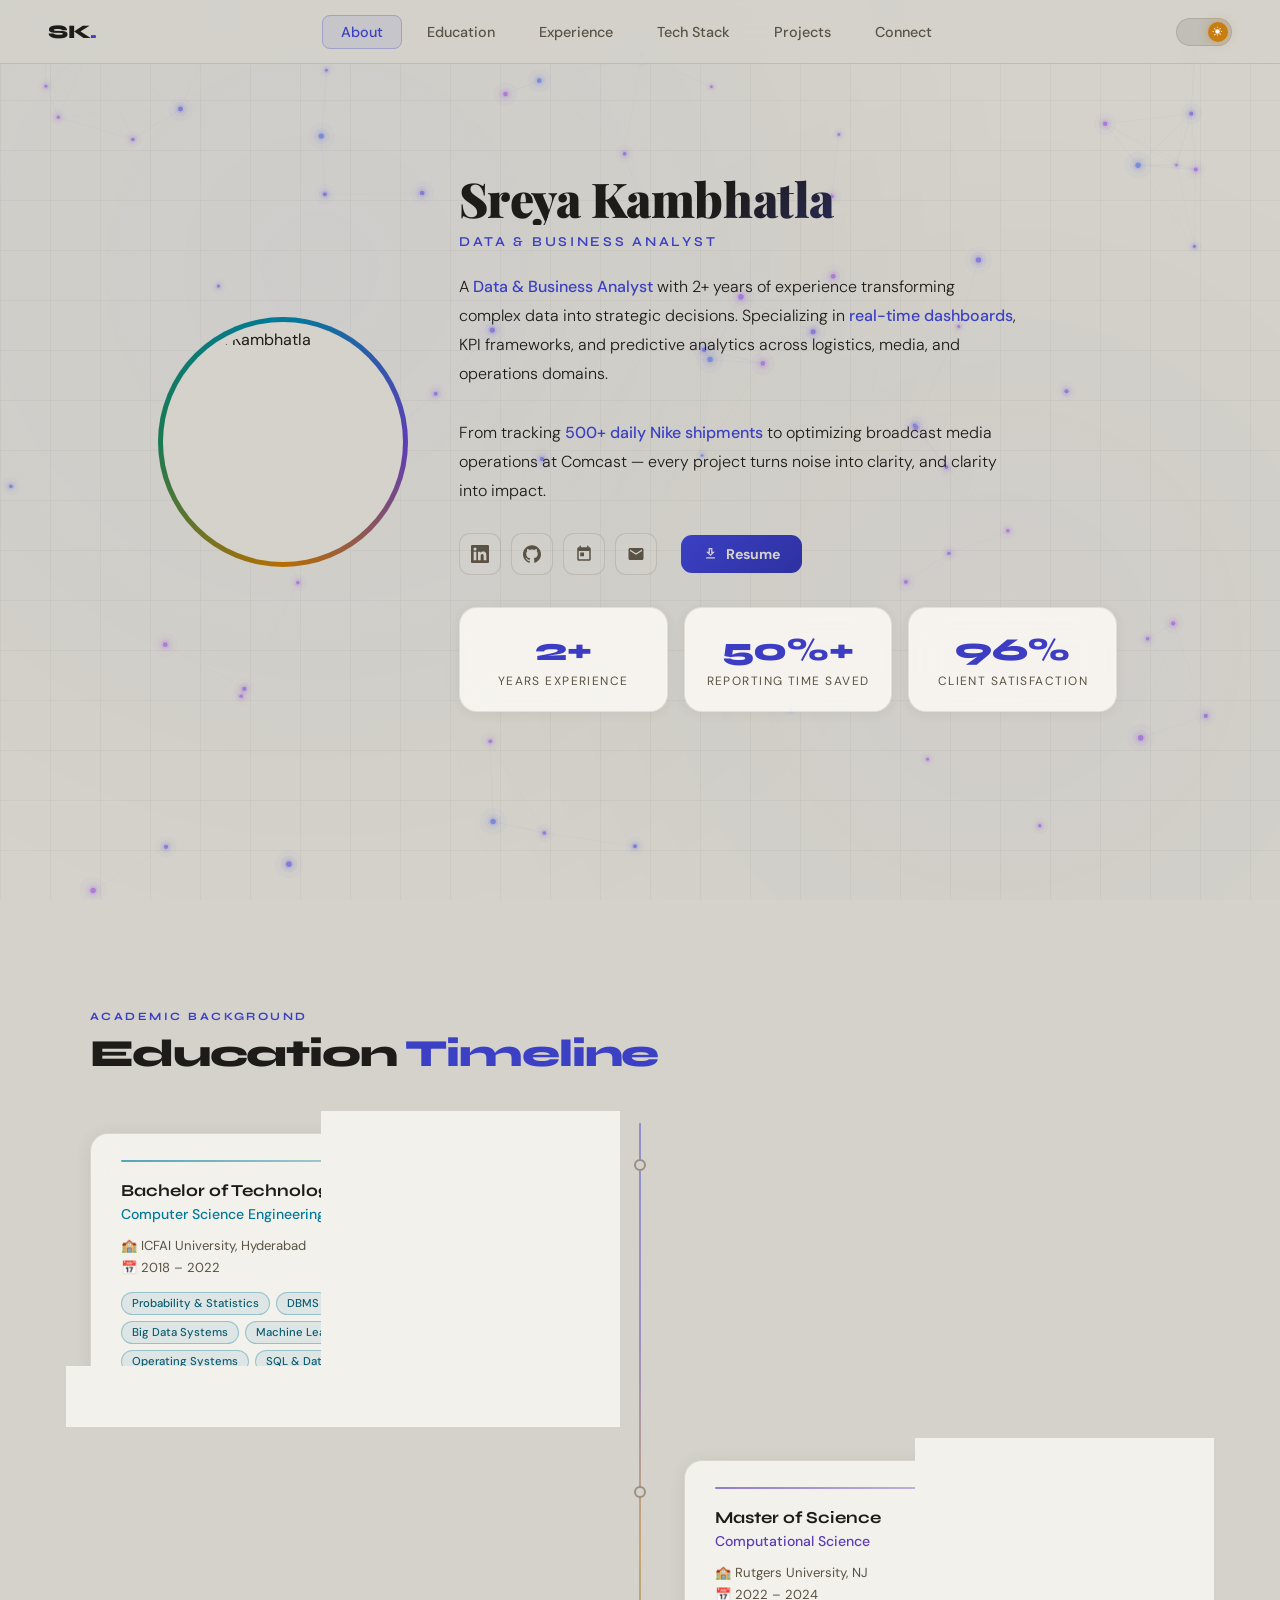
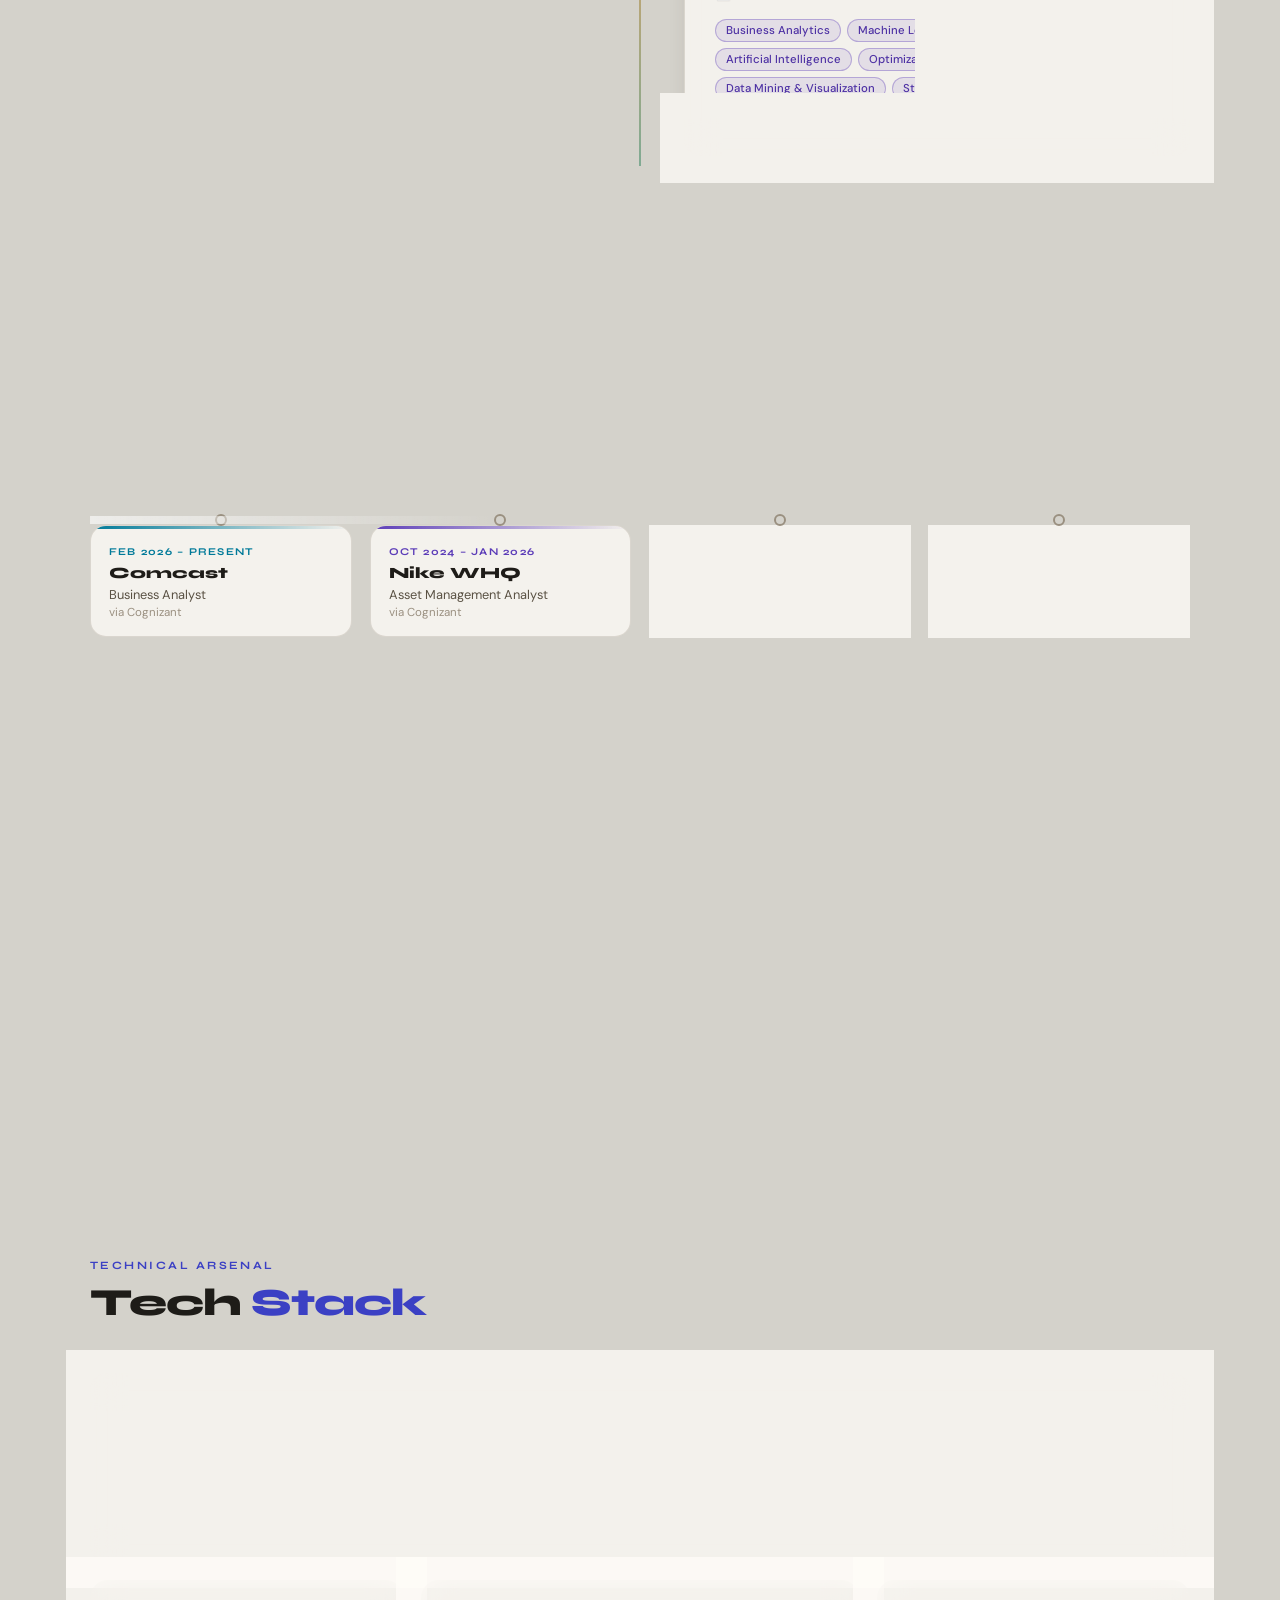
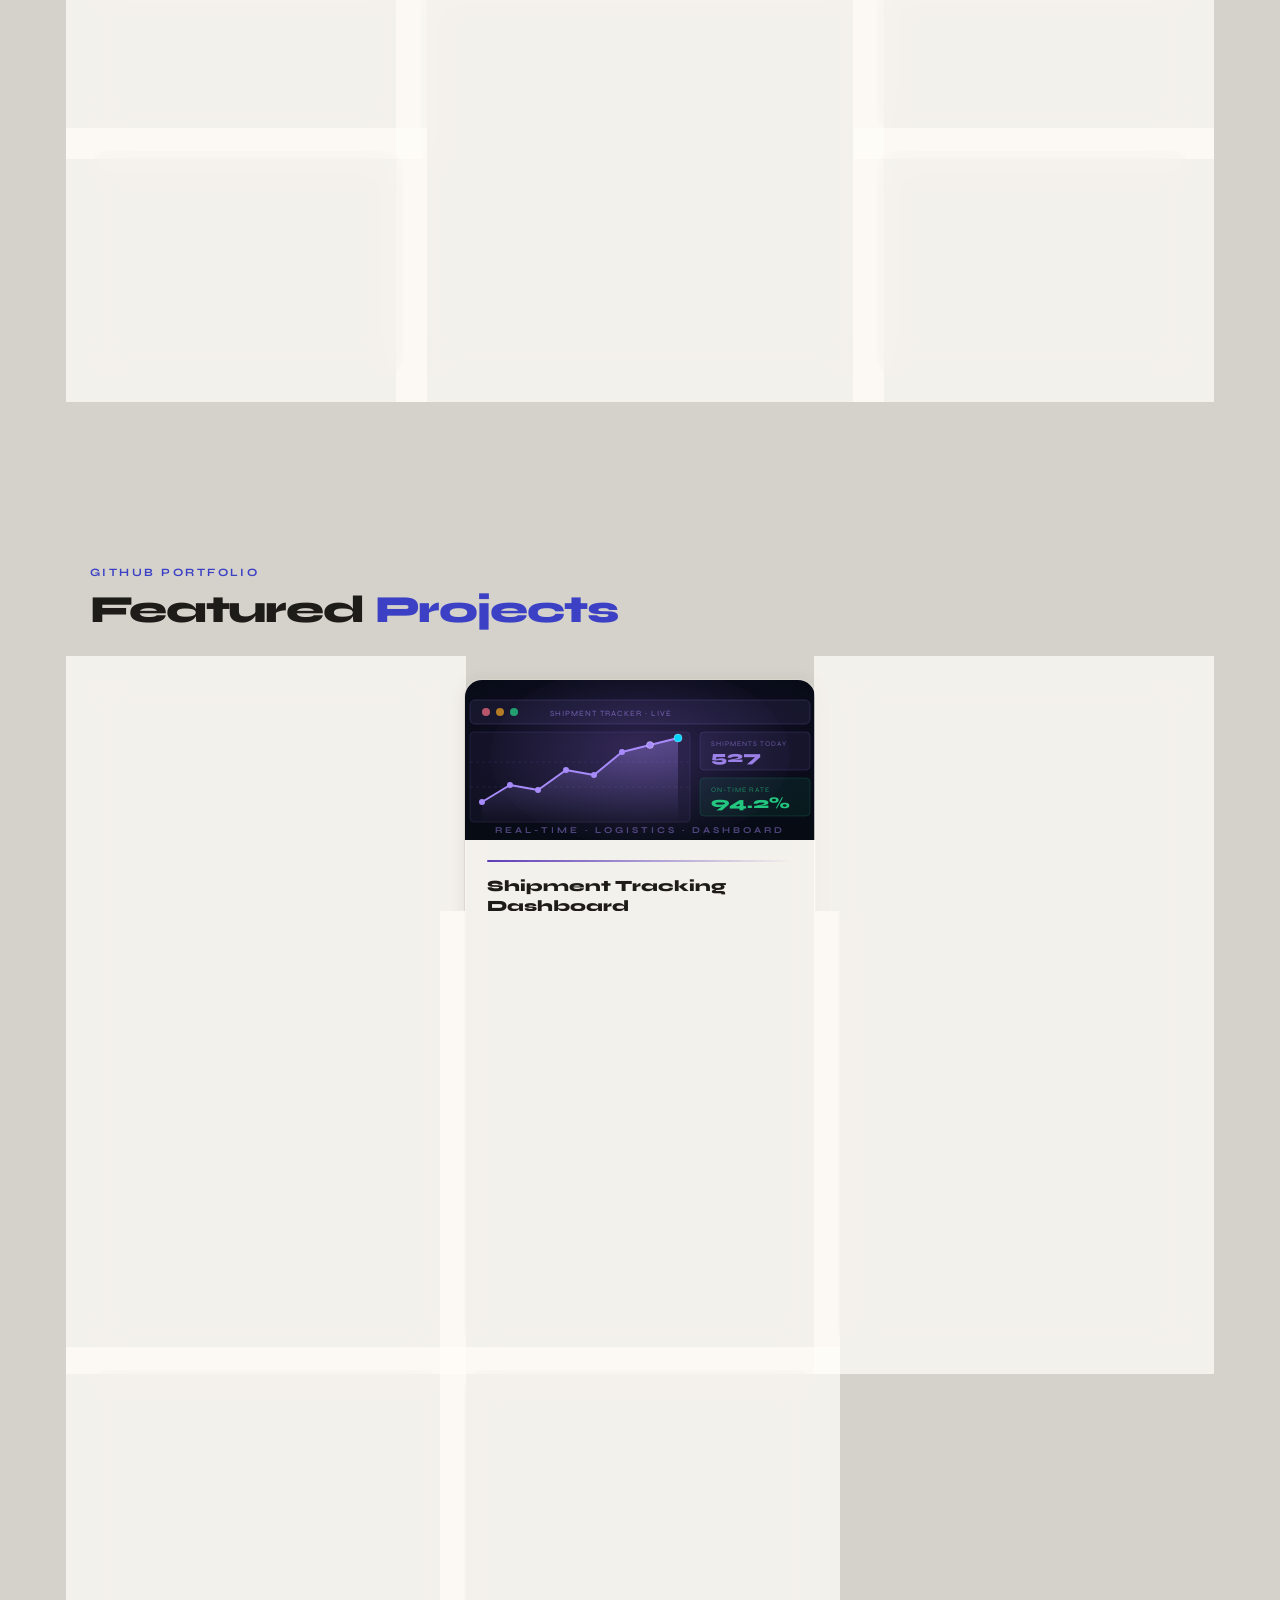
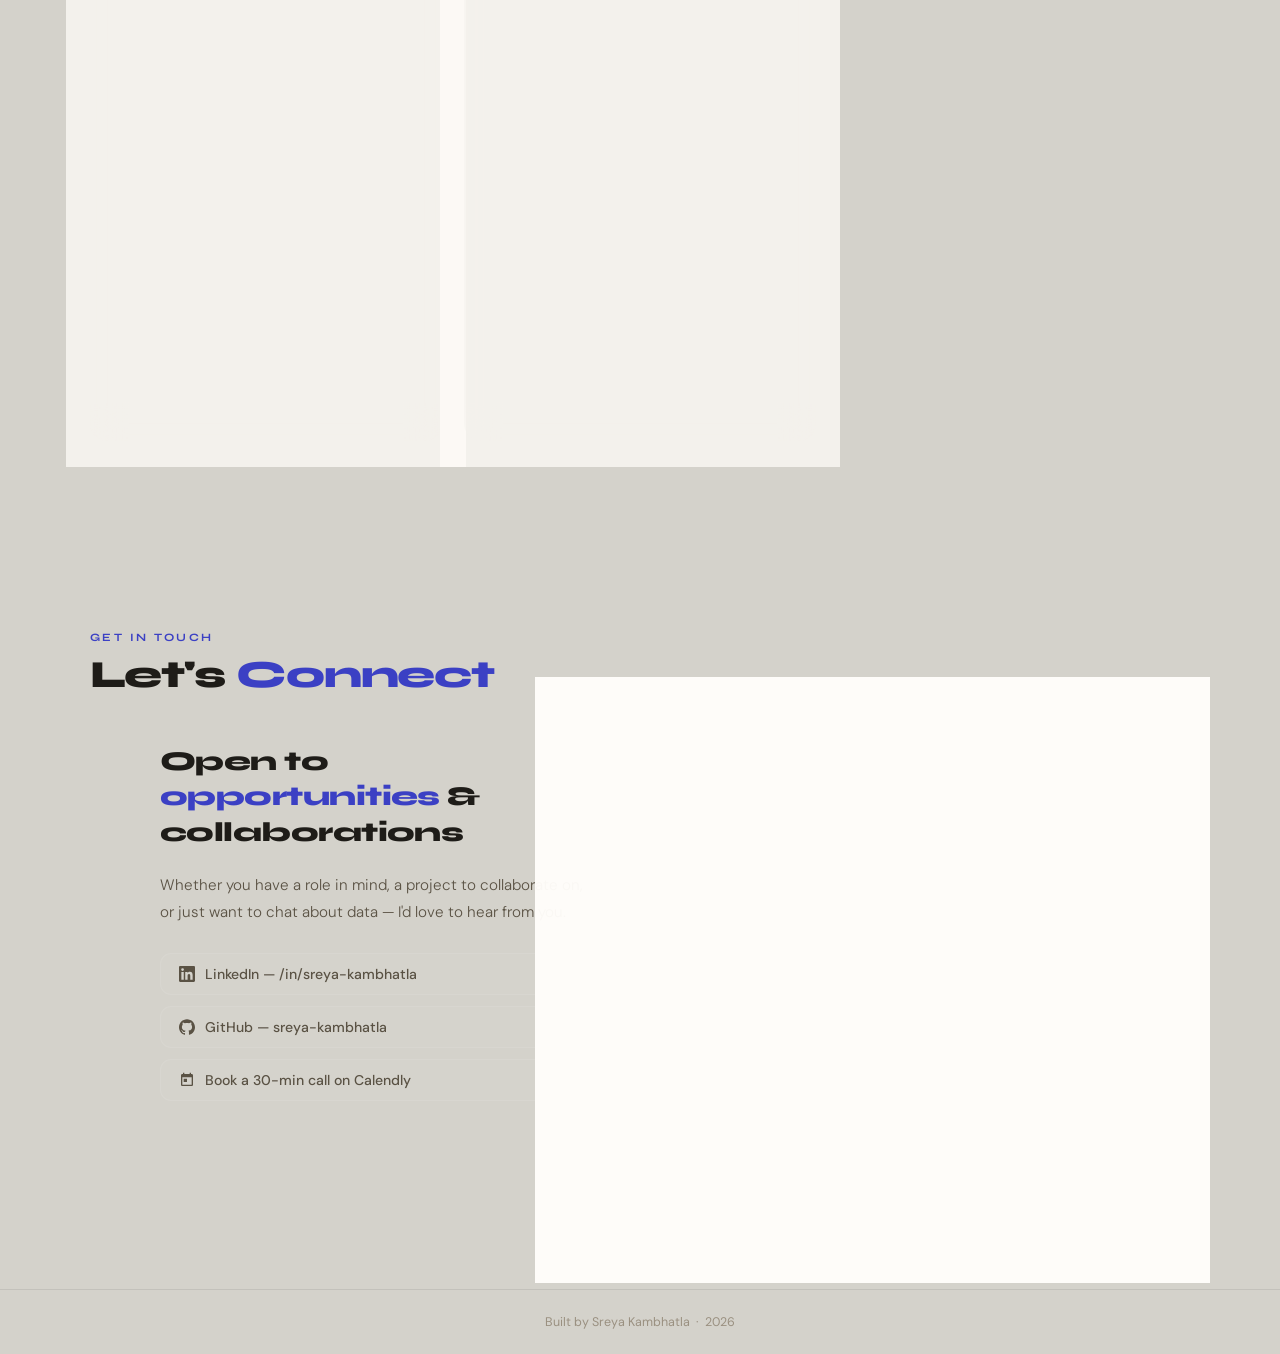
==== commit 0945aa68: "Restore main-branch wording and tags on the Comcast card Reinstate the de-jargoned bullet wording an" ====
--- a/index.html
+++ b/index.html
@@ -162,16 +162,18 @@
               <div class="job-detail-inner">
                 <ul class="detail-list">
                   <li>Translated business rules into <strong>decision-tree workflows</strong> for customer service agents</li>
-                  <li>Delivered <strong>5&ndash;6 OTIs</strong> per half-year cycle with wrapper validation testing</li>
-                  <li>Analyzed logs via <strong>AccountContextIDs</strong> to catch failures, latency &amp; user errors</li>
+                  <li>Delivered <strong>5&ndash;6 service releases</strong> per half-year cycle with wrapper validation testing</li>
+                  <li>Analyzed logs via <strong>session-level tracing</strong> to catch failures, latency &amp; user errors</li>
                   <li>Automated <strong>Teams &rarr; SharePoint</strong> status tracking; authored ITG docs in Confluence</li>
                 </ul>
                 <div class="detail-tags">
                   <span class="dtag">Business Analysis</span>
-                  <span class="dtag">Requirements Gathering</span>
-                  <span class="dtag">Confluence</span>
+                  <span class="dtag">Excel</span>
+                  <span class="dtag">Process Optimization</span>
+                  <span class="dtag">Jira</span>
                   <span class="dtag">Elastic</span>
-                  <span class="dtag">Jira</span>
+                  <span class="dtag">Power BI</span>
+                  <span class="dtag">Power Automate</span>
                 </div>
               </div>
             </div>
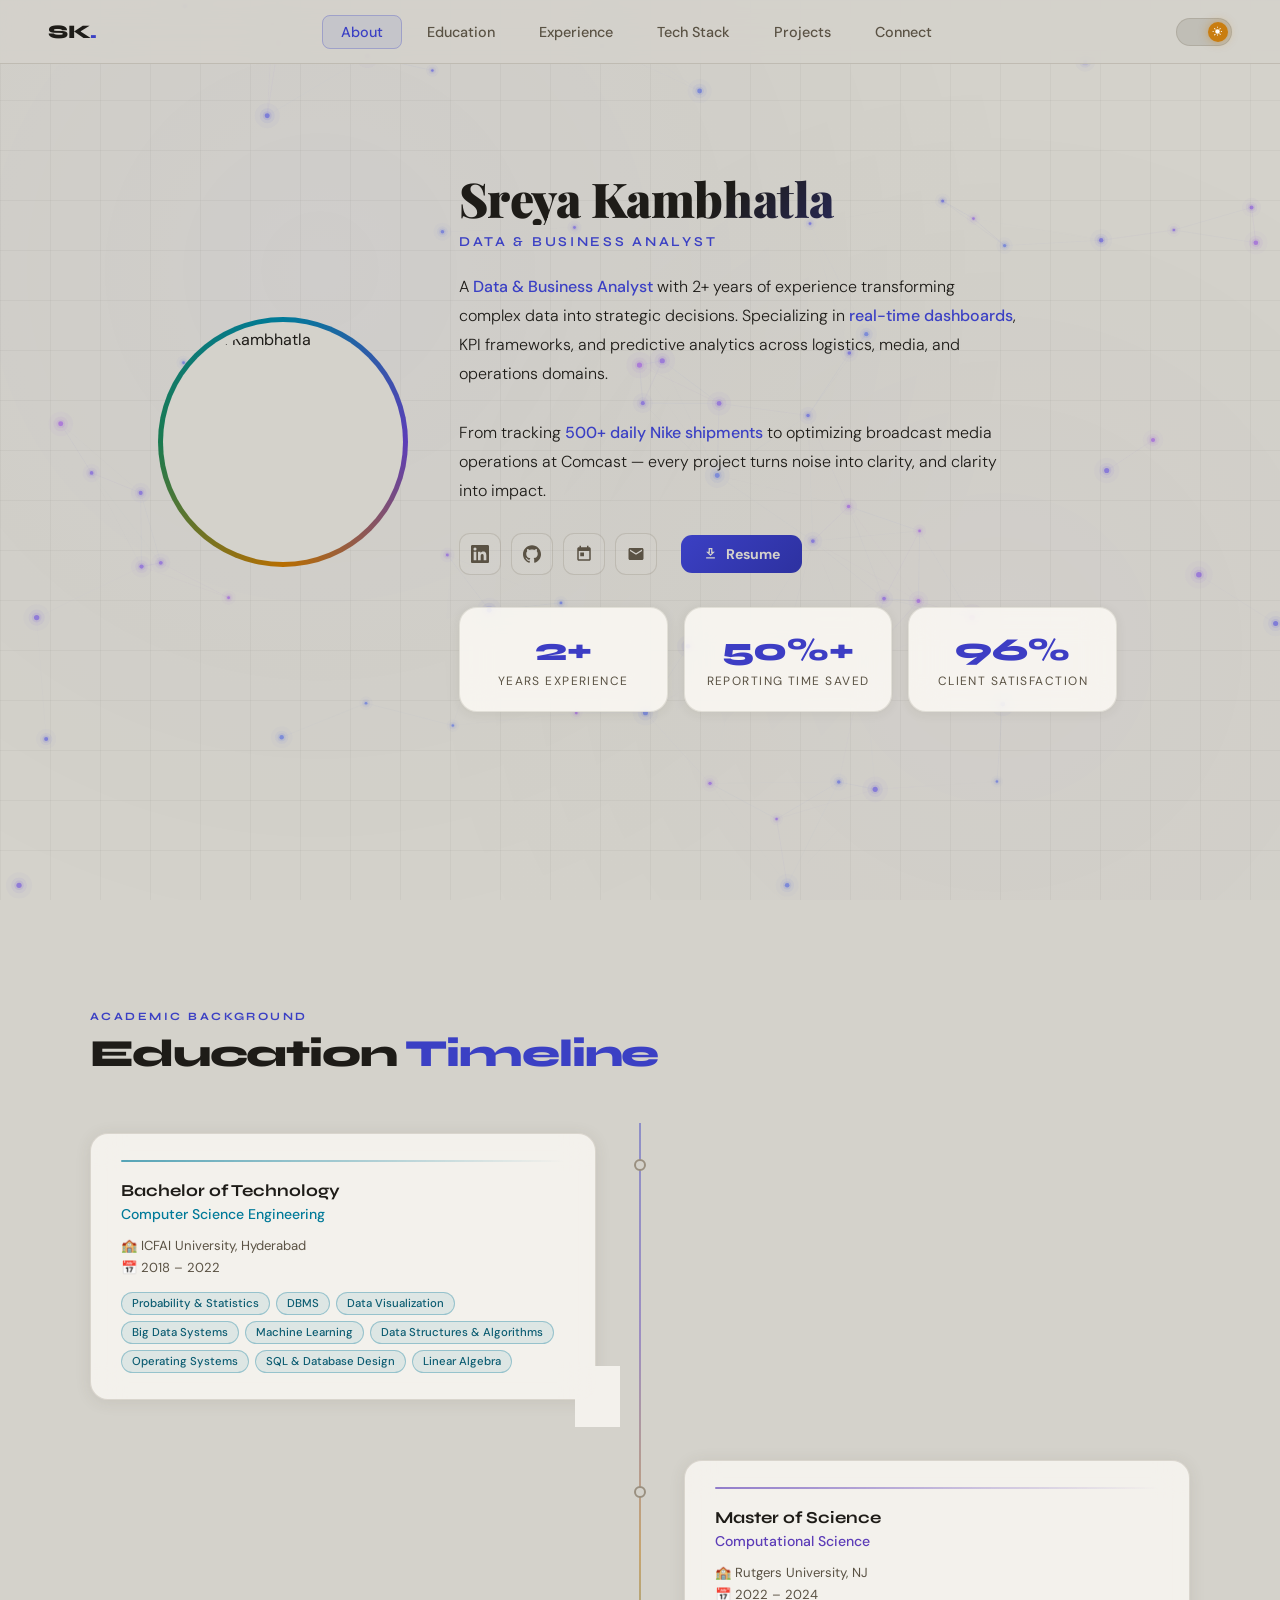
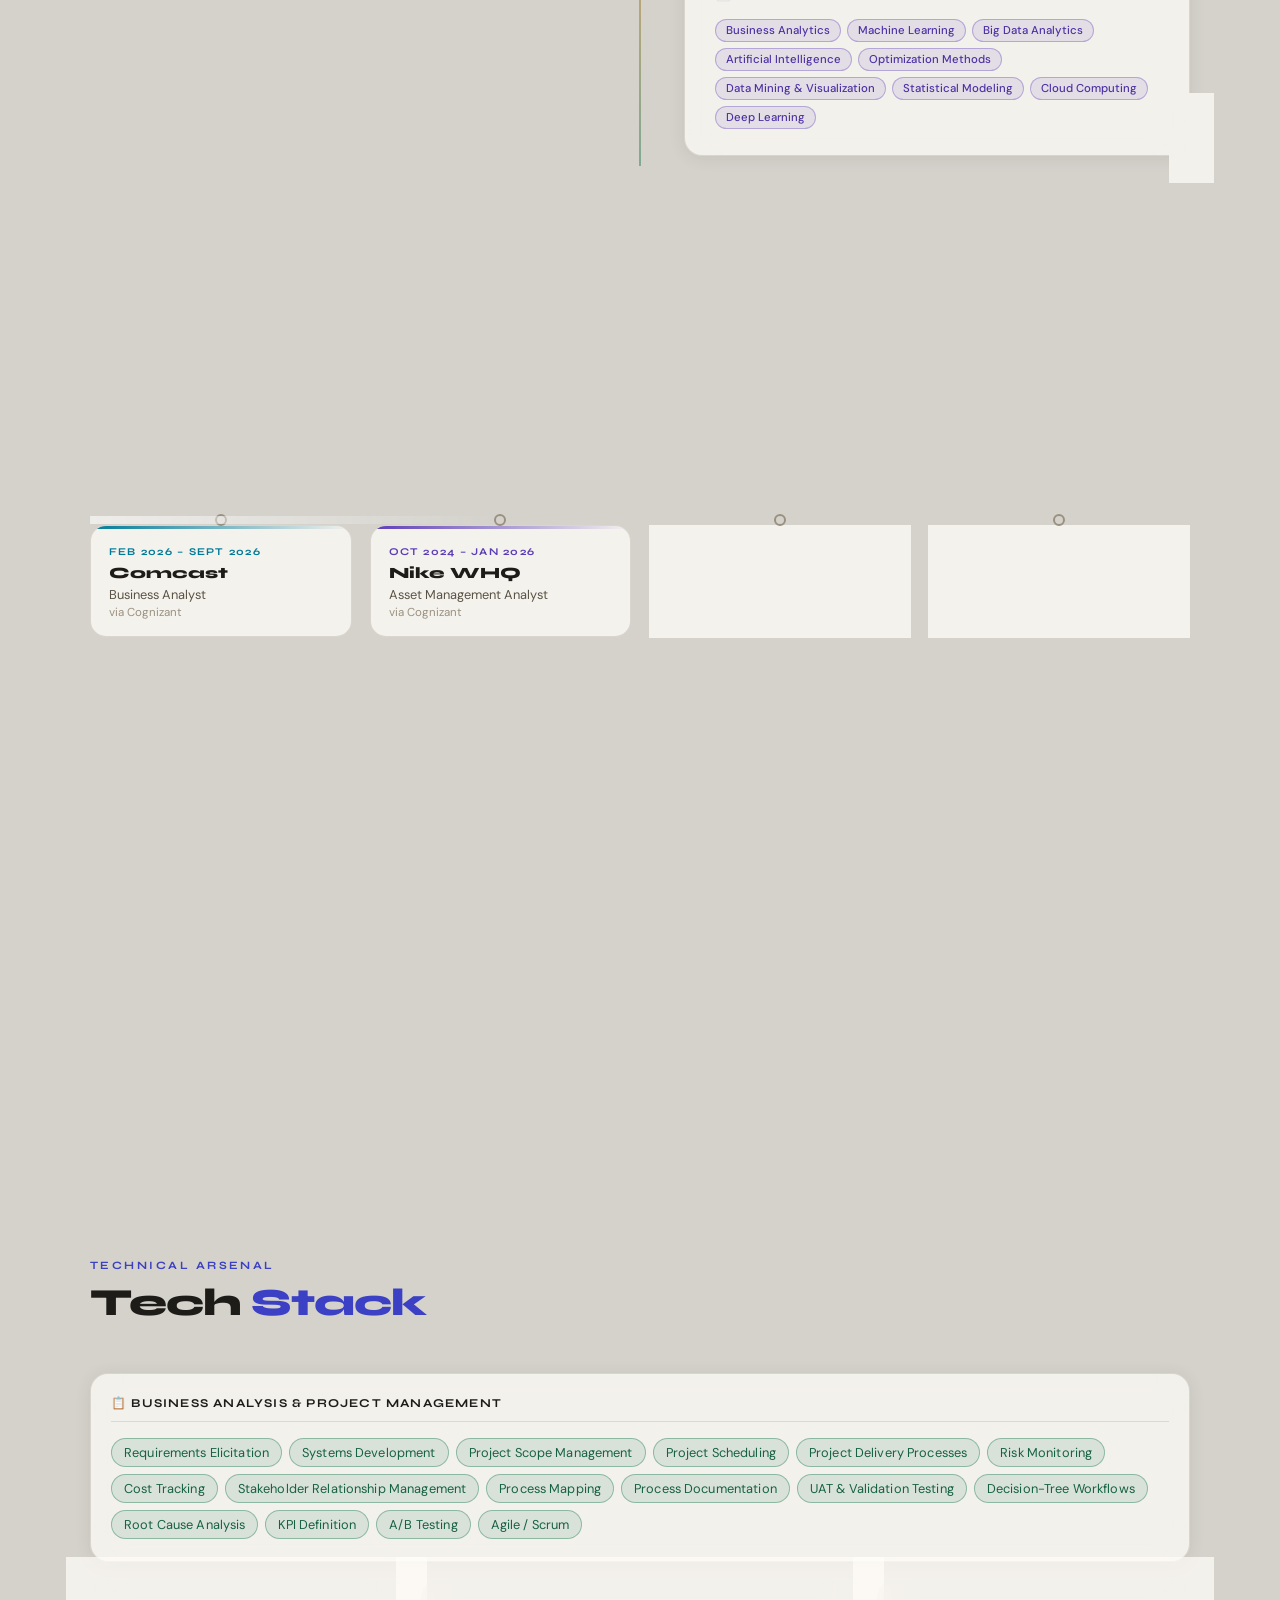
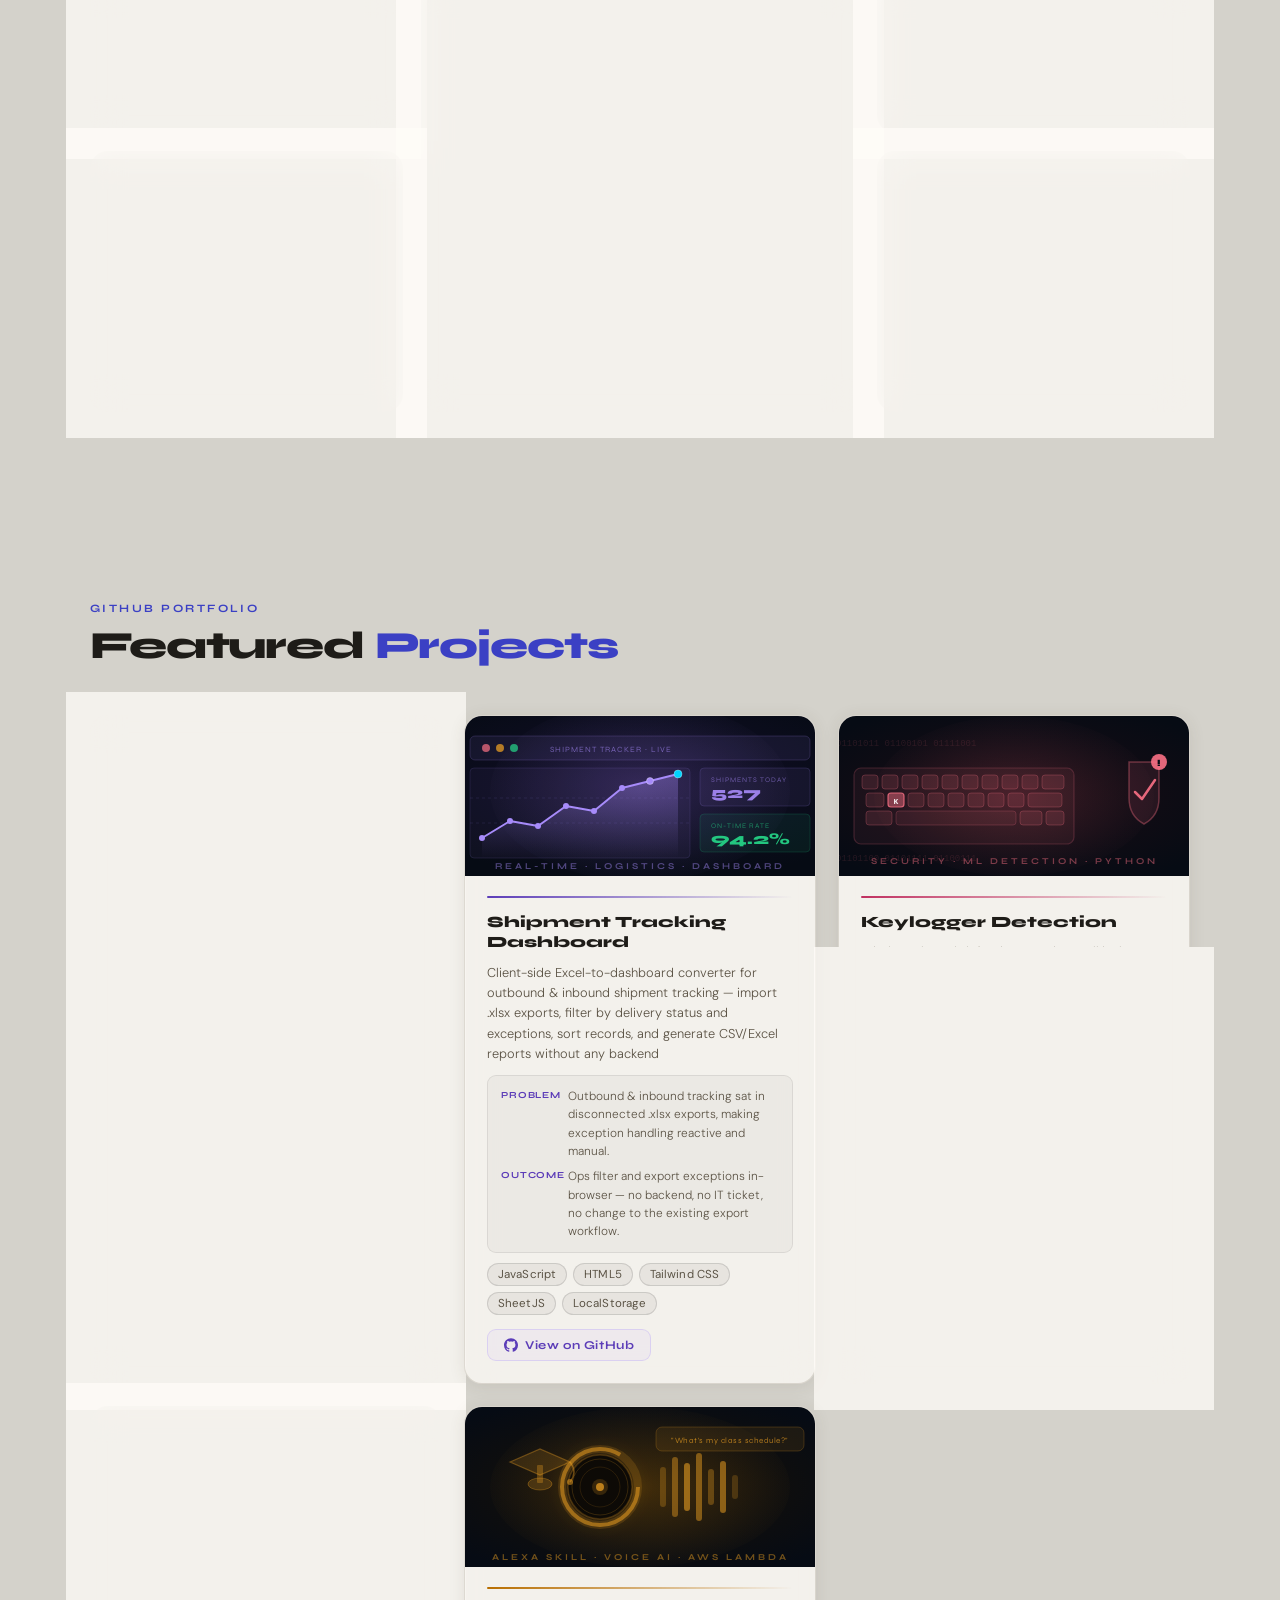
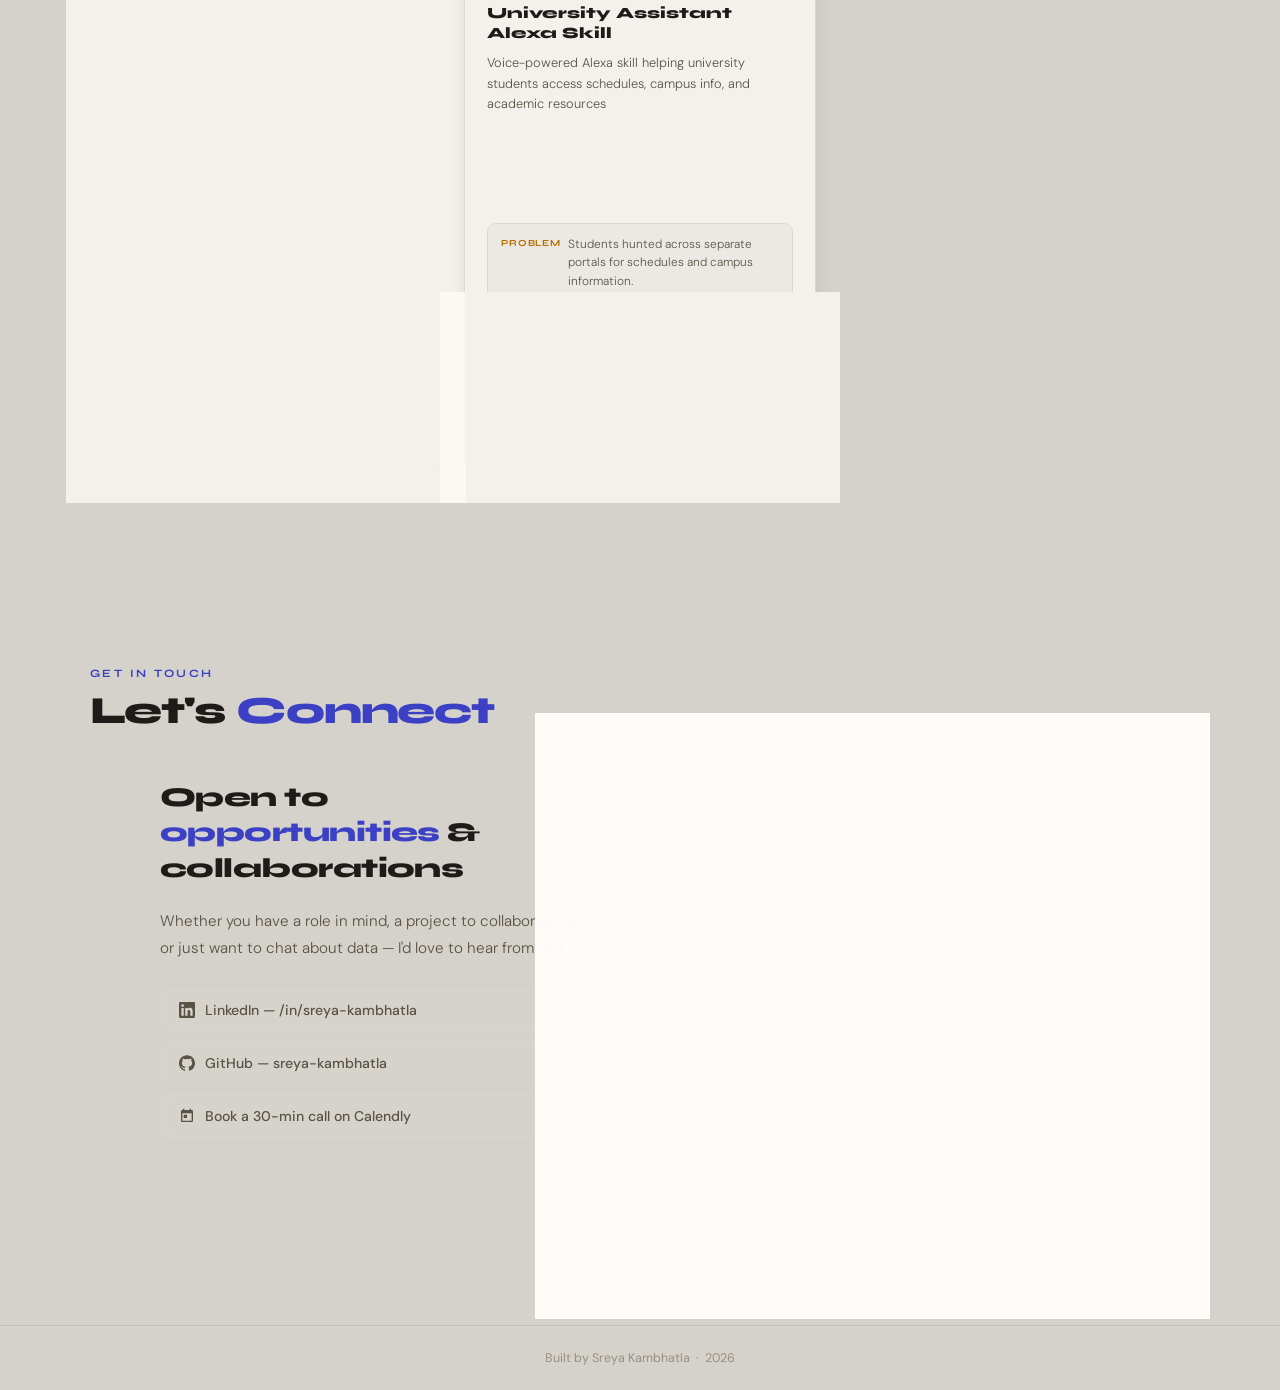
==== commit 643a510e: "Add Power Automate to tech stack, set Comcast end date Add Power Automate to the AI & Automation Too" ====
--- a/index.html
+++ b/index.html
@@ -153,7 +153,7 @@
           <div class="job-card">
             <div class="job-accent-bar"></div>
             <div class="job-summary-body">
-              <div class="job-year">Feb 2026 &ndash; Present</div>
+              <div class="job-year">Feb 2026 &ndash; Sept 2026</div>
               <div class="job-co">Comcast</div>
               <div class="job-title">Business Analyst</div>
               <div class="job-via">via Cognizant</div>
@@ -363,7 +363,8 @@
         <div class="stack-chips">
           <span class="chip">Claude</span><span class="chip">M365 Copilot</span>
           <span class="chip">GitHub Copilot</span><span class="chip">Cursor</span>
-          <span class="chip">Workflow Automation</span><span class="chip">AI-Assisted Documentation</span>
+          <span class="chip">Power Automate</span><span class="chip">Workflow Automation</span>
+          <span class="chip">AI-Assisted Documentation</span>
         </div>
       </div>
       <div class="glass-tile stack-panel sp-cloud reveal" style="transition-delay:.25s">
